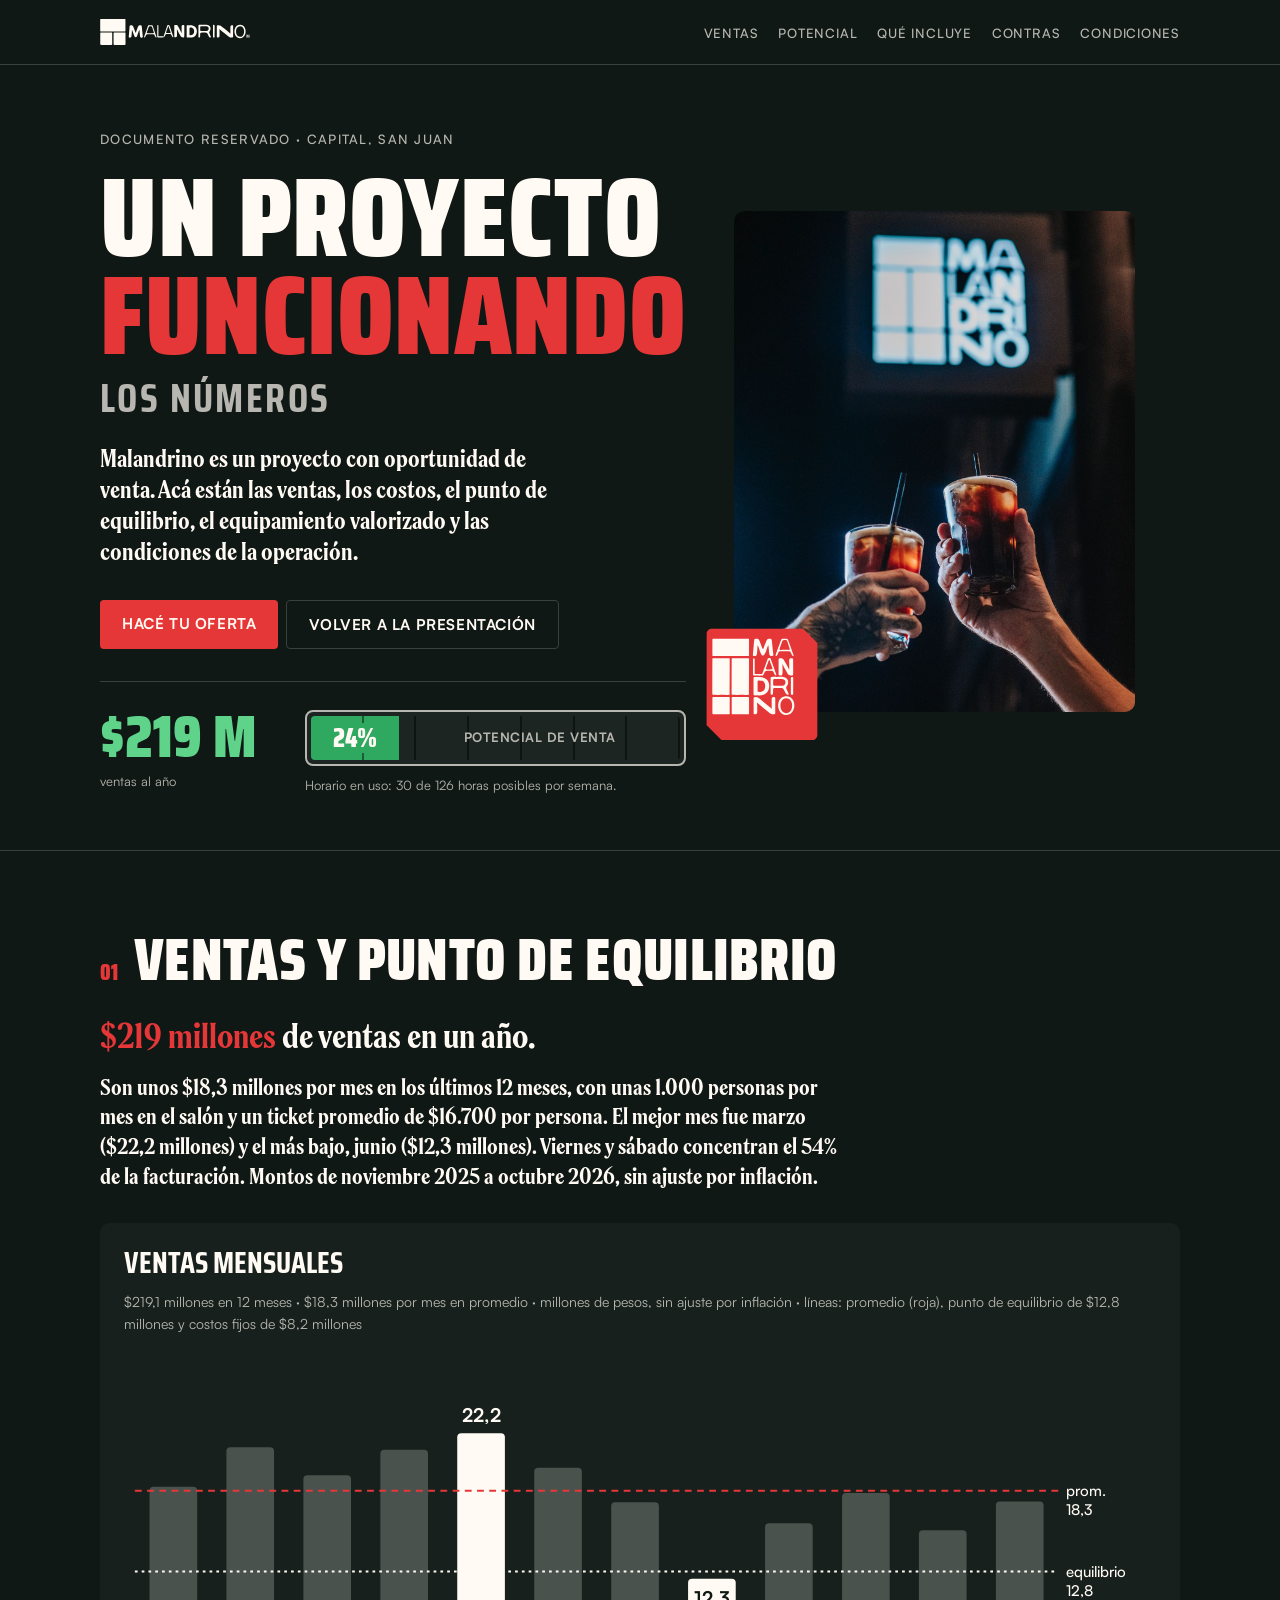
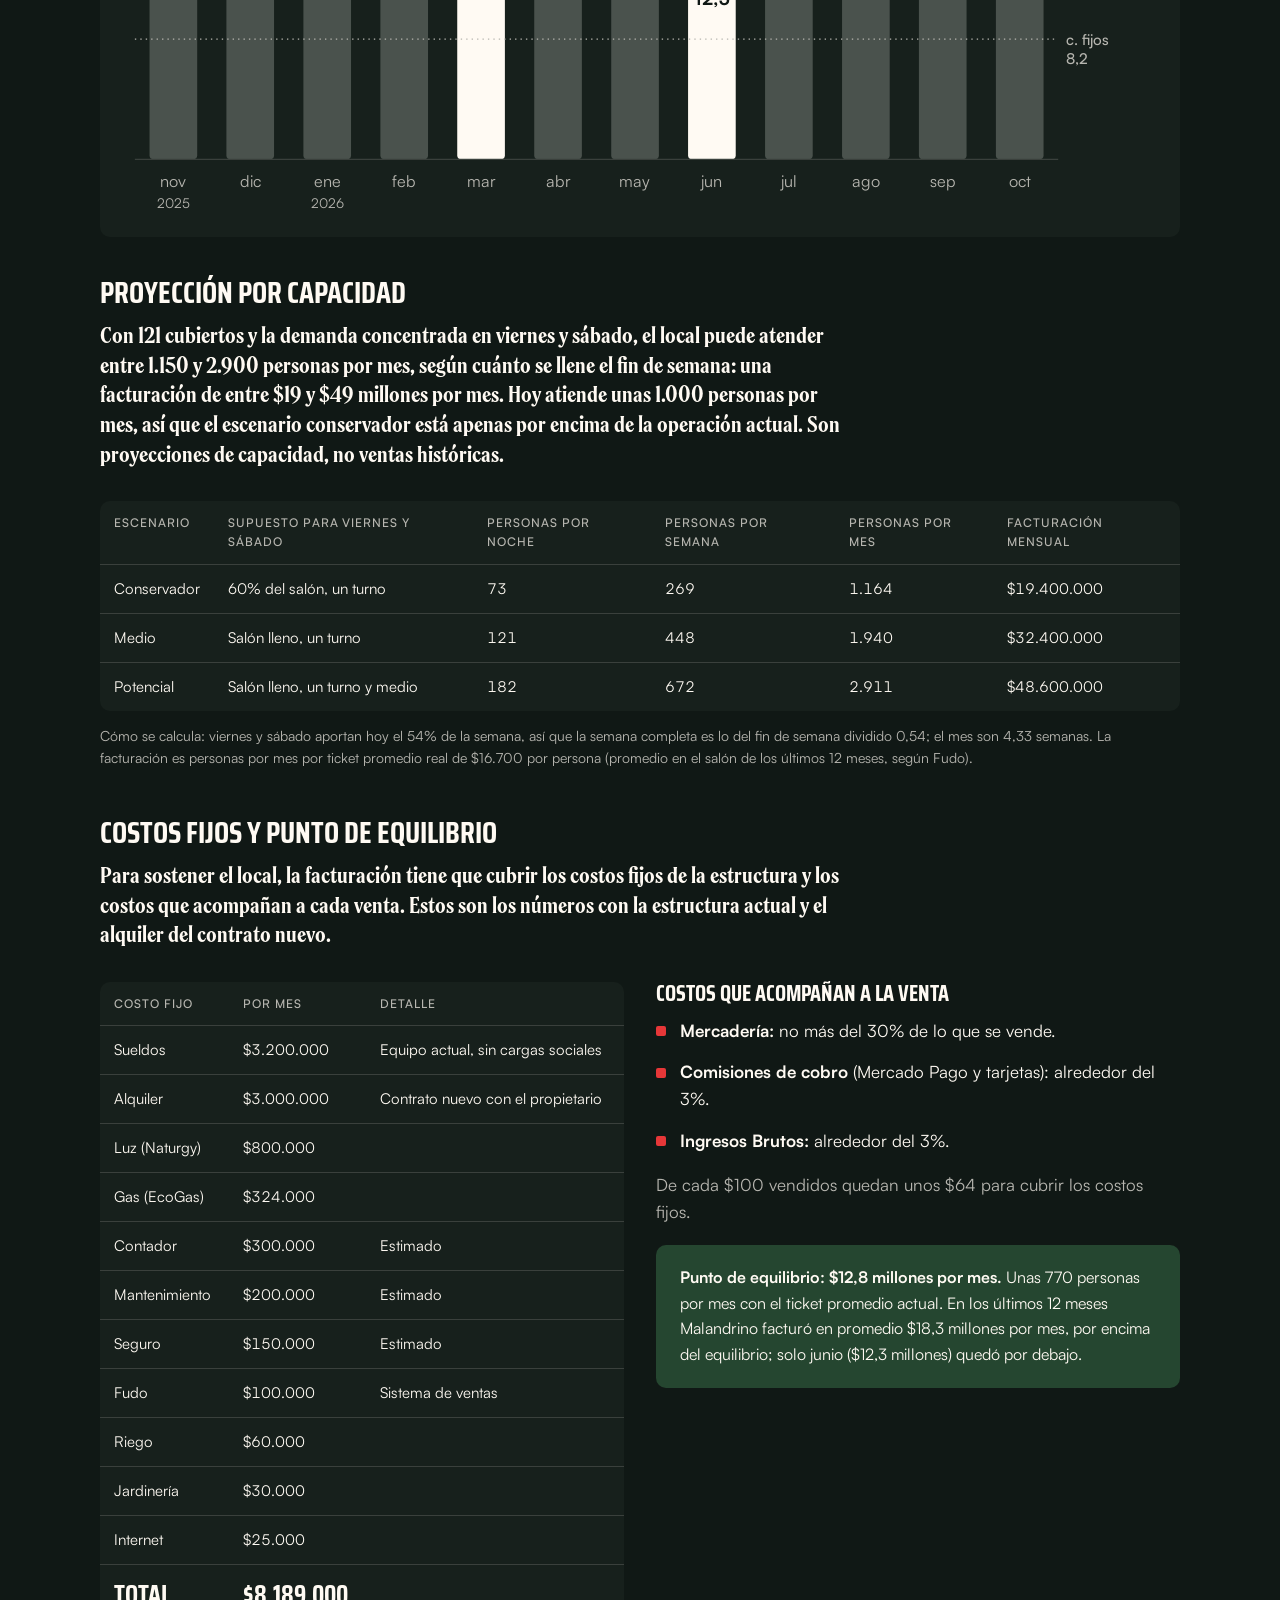
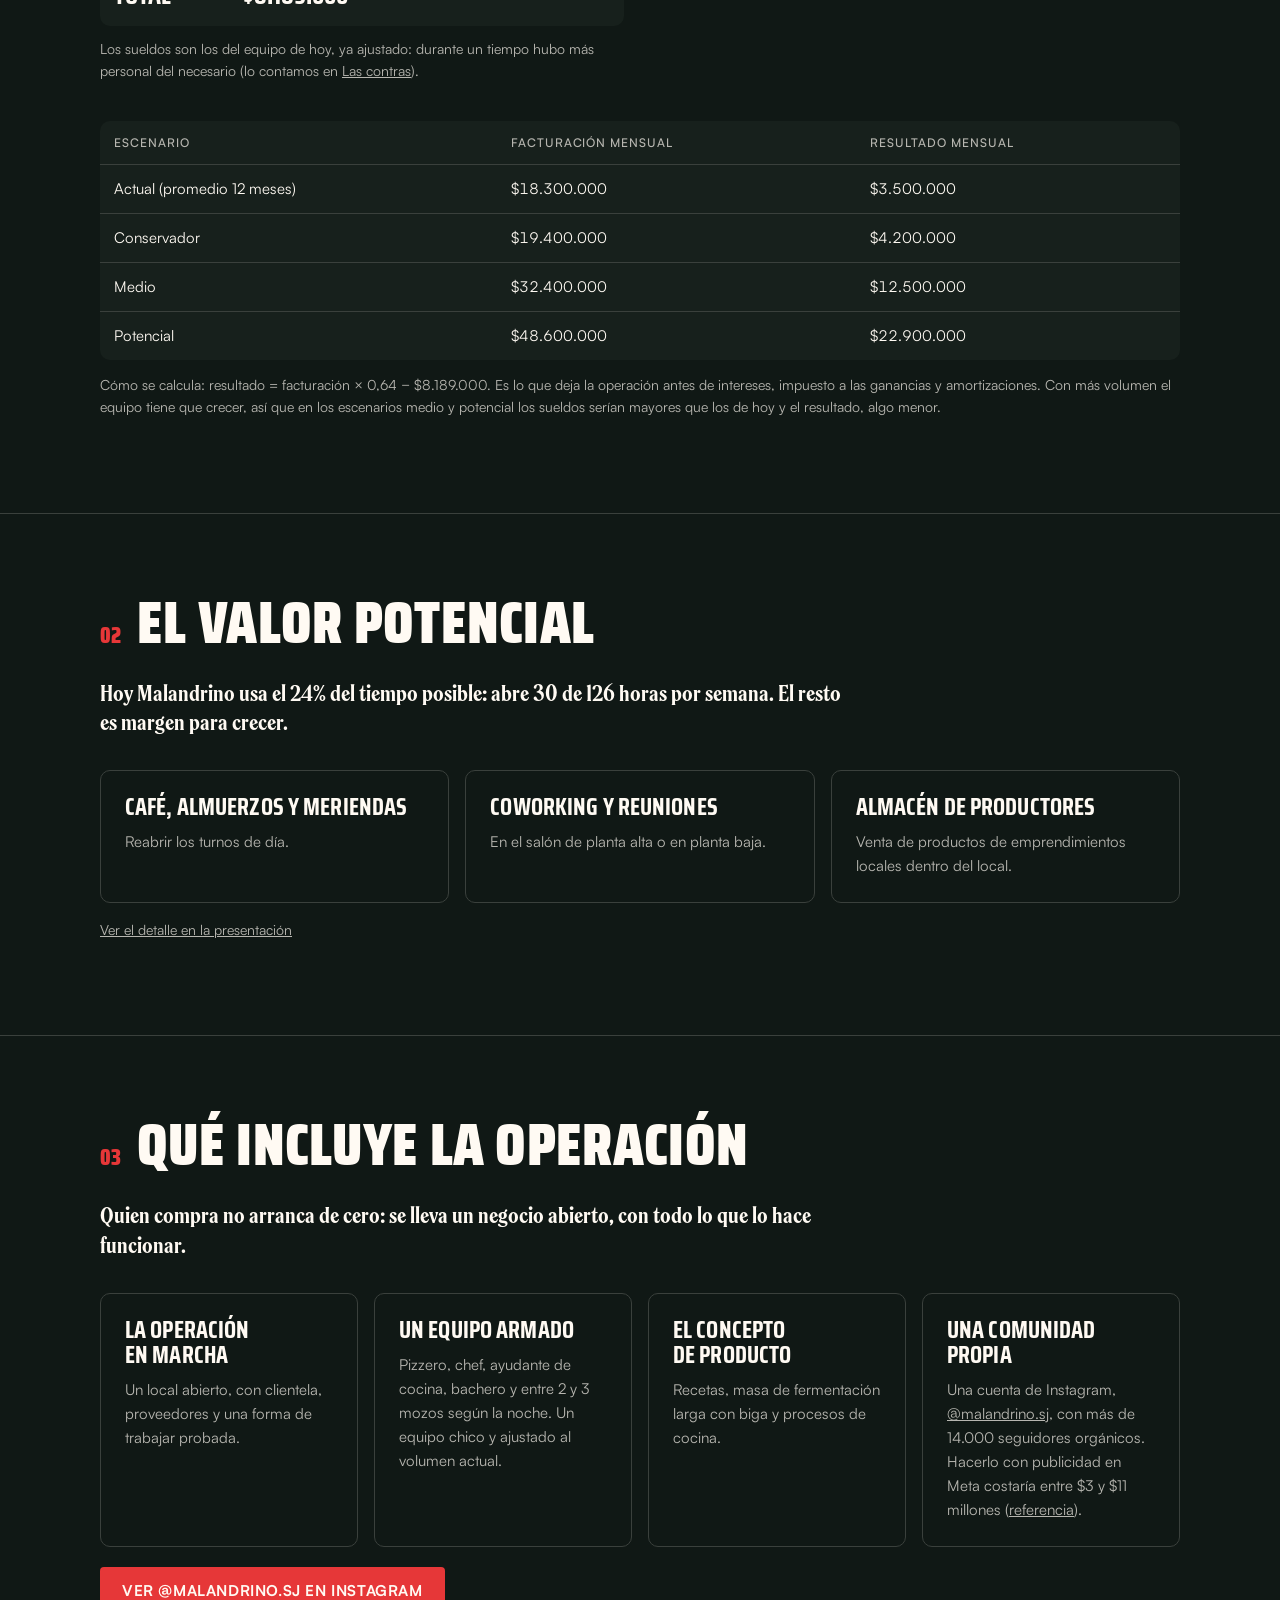
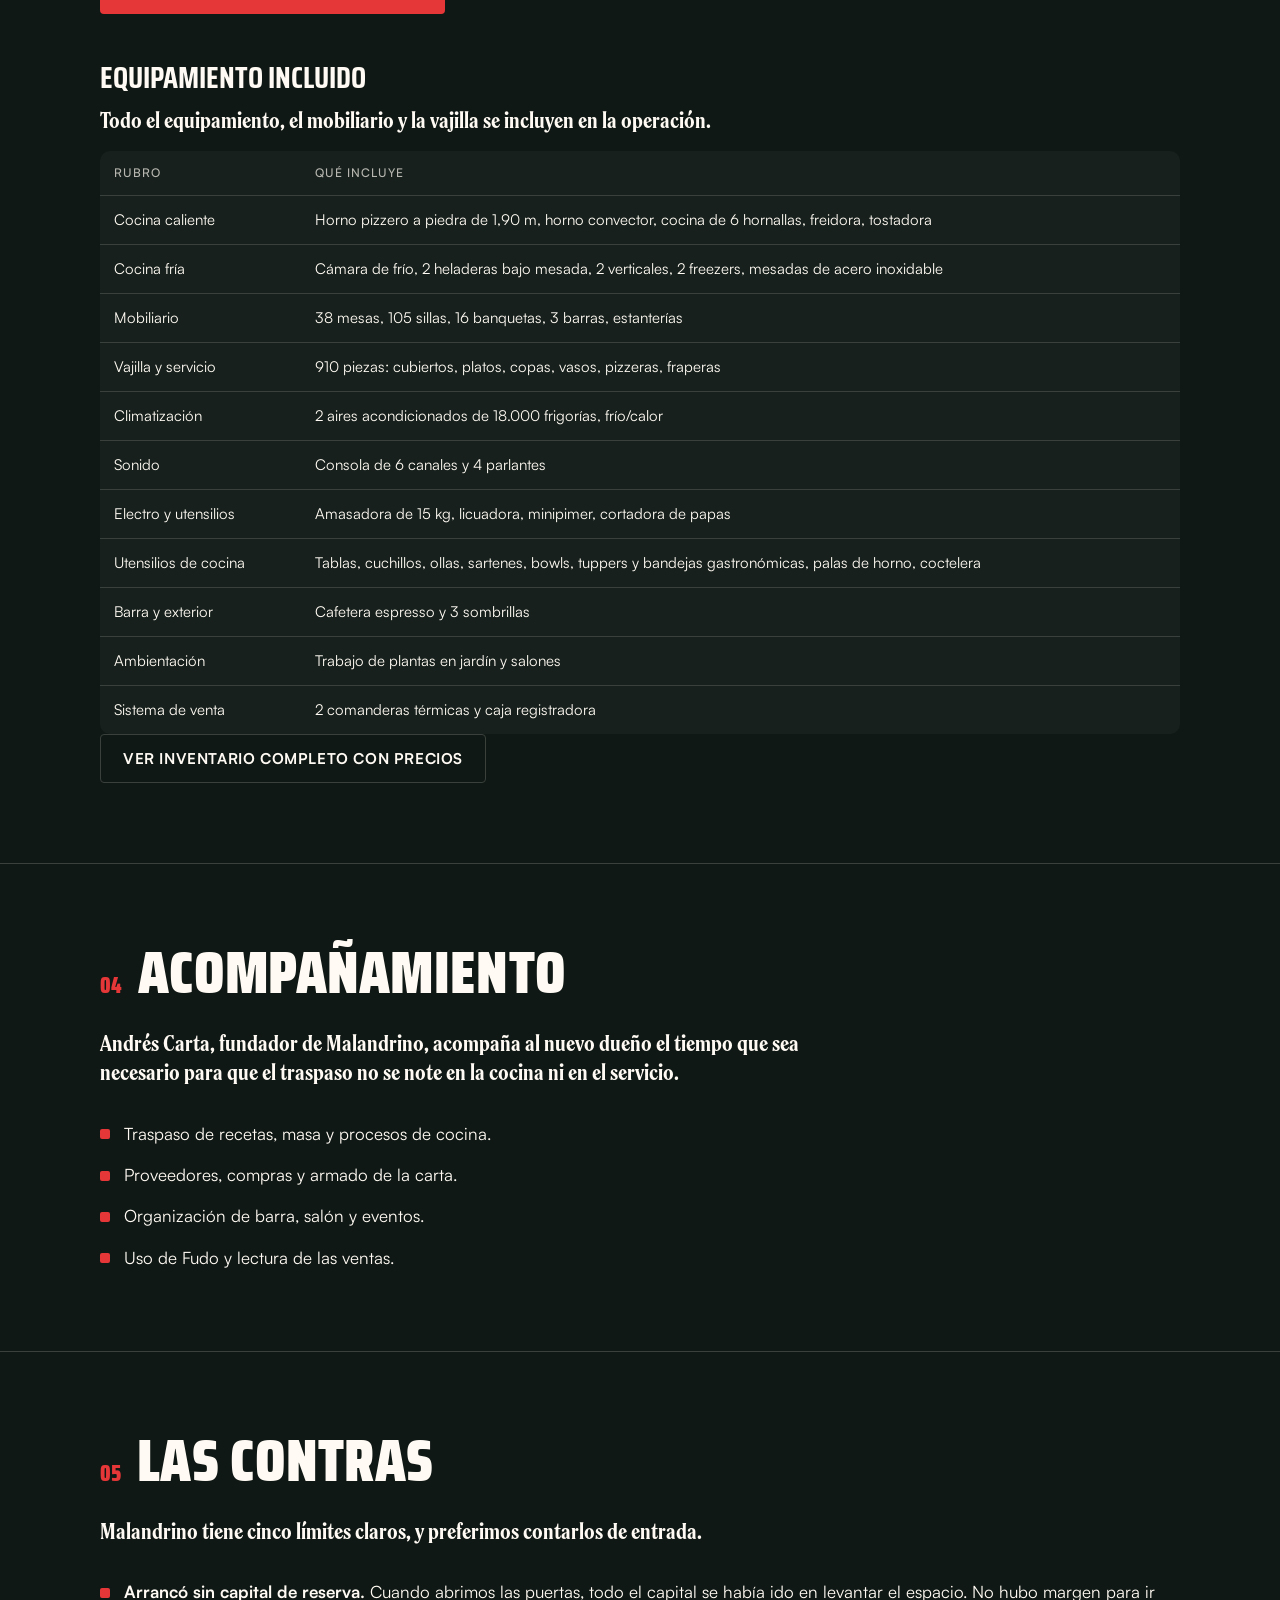
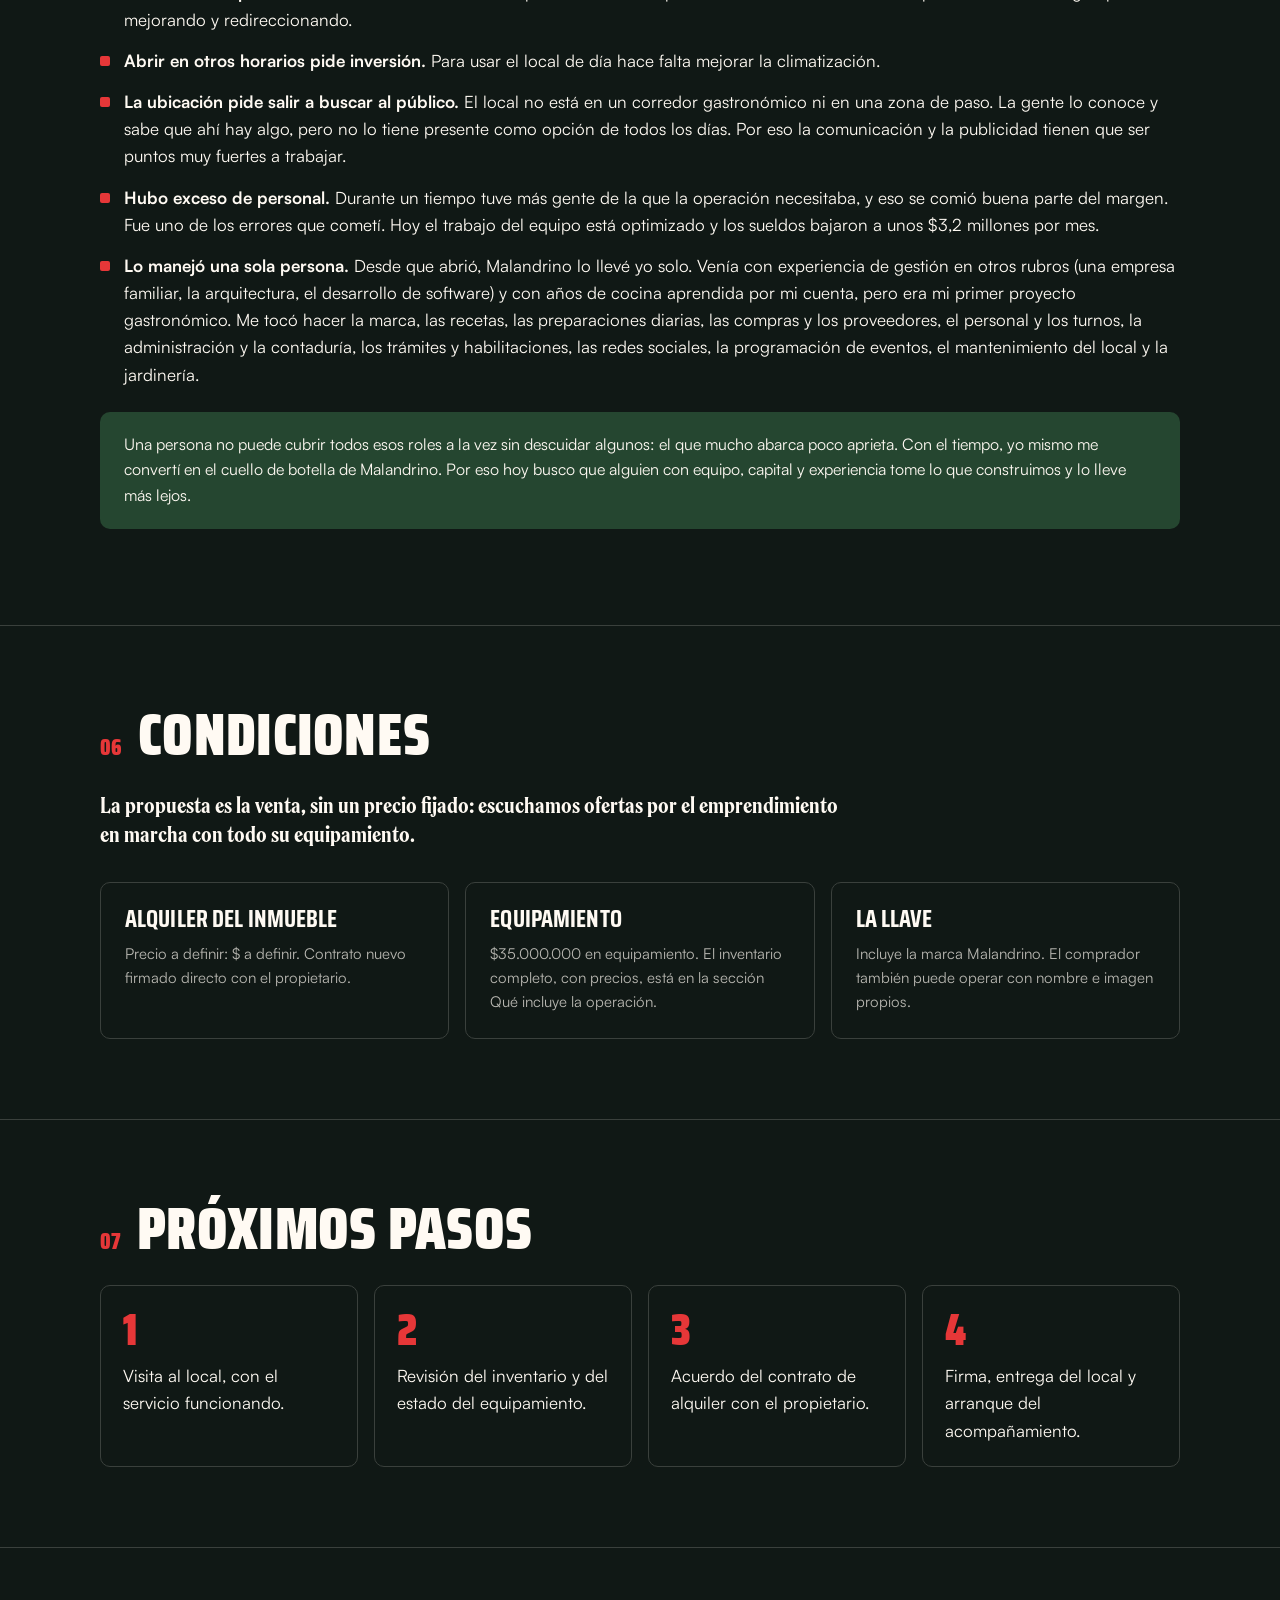
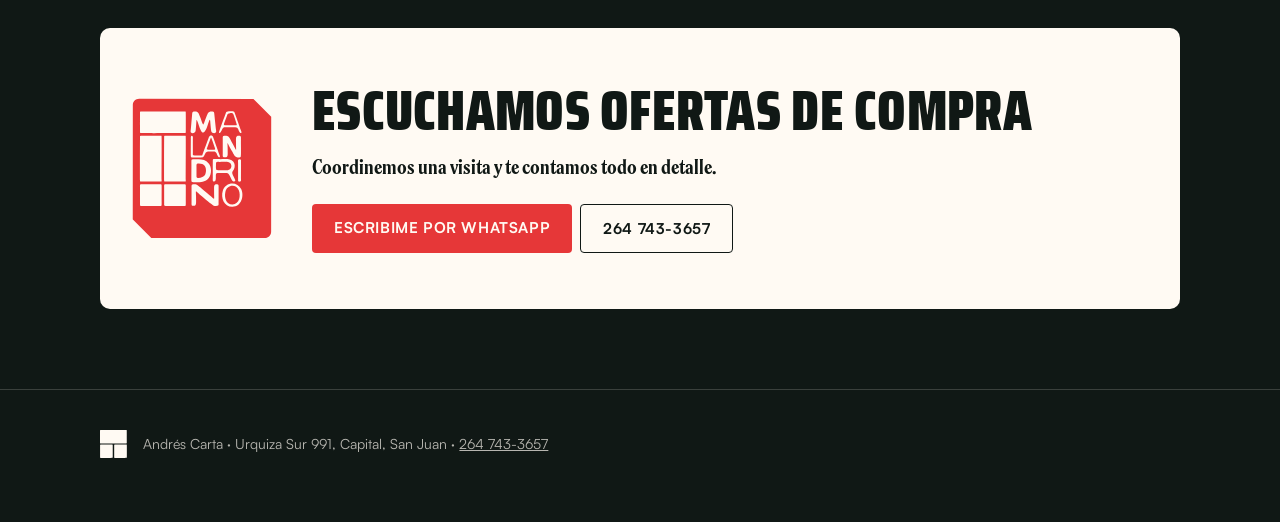
==== datos.01/index.html @ 2a2bf94c "Fusión: el valor potencial pasa a 'En qué se puede convertir'; se renumeran secciones y el link de /" ====
<!doctype html>
<html lang="es">
<head>
<meta charset="utf-8">
<meta name="viewport" content="width=device-width, initial-scale=1">
<title>Malandrino — Un proyecto funcionando · Los números</title>
<meta name="robots" content="noindex, nofollow">
<meta name="description" content="Números de Malandrino: ventas, costos, equipamiento y condiciones.">
<link rel="icon" href="/marca/malandrino-isotipo-crema.svg" type="image/svg+xml">
<link rel="preload" href="/fonts/saira-condensed-900.woff2" as="font" type="font/woff2" crossorigin>
<link rel="preload" href="/fonts/satoshi-400.woff2" as="font" type="font/woff2" crossorigin>
<link rel="stylesheet" href="/estilo.css">
<script defer src="/_vercel/insights/script.js"></script>
</head>
<body>

<nav>
  <div class="wrap">
    <a class="brand" href="/" aria-label="Malandrino, presentación"><img src="/marca/malandrino-horizontal-crema.svg" alt="Malandrino"></a>
    <ul>
      <li><a href="#potencial">Ventas</a></li>
      <li><a href="#valor-potencial">Potencial</a></li>
      <li><a href="#incluye">Qué incluye</a></li>
      <li><a href="#contras">Contras</a></li>
      <li><a href="#condiciones">Condiciones</a></li>
    </ul>
  </div>
</nav>
<header class="hero" id="top">
  <div class="wrap grid">
    <div>
      <div class="kicker">Documento reservado · Capital, San Juan</div>
      <h1>Un proyecto <span>funcionando</span></h1>
      <p class="sub">Los números</p>
      <p class="lead">Malandrino es un proyecto con oportunidad de venta. Acá están las ventas, los costos, el punto de equilibrio, el equipamiento valorizado y las condiciones de la operación.</p>
      <div class="actions"><a class="btn" href="#contacto">Hacé tu oferta</a><a class="btn ghost" href="/">Volver a la presentación</a></div>
      <div class="facts facts-2" style="margin-top:32px">
        <div class="ventas"><b>$219 M</b><span>ventas al año</span></div>
        <div class="uso">
          <div class="bateria" role="img" aria-label="Se usa el 24% del horario posible: 30 de 126 horas por semana. El resto es potencial de venta.">
            <i style="width:24%"><em>24%</em></i>
            <em class="libre">Potencial de venta</em>
          </div>
          <span>Horario en uso: 30 de 126 horas posibles por semana.</span>
        </div>
      </div>
    </div>
    <div class="hero-photo">
      <div class="ph tall has-img"><img src="/fotos/hero.jpg" alt="Brindis con vermut bajo el cartel de Malandrino"></div>
      <img class="sello" src="/marca/malandrino-sello-rojo.svg" alt="">
    </div>
  </div>
</header>

<section class="block" id="potencial">
  <div class="wrap">
    <div class="sec-head"><span class="num">01</span><h2>Ventas y punto de equilibrio</h2></div>
    <p class="cifra"><span>$219 millones</span> de ventas en un año.</p>
    <p class="intro">Son unos $18,3 millones por mes en los últimos 12 meses, con unas 1.000 personas por mes en el salón y un ticket promedio de $16.700 por persona. El mejor mes fue marzo ($22,2 millones) y el más bajo, junio ($12,3 millones). Viernes y sábado concentran el 54% de la facturación. Montos de noviembre 2025 a octubre 2026, sin ajuste por inflación.</p>
    <div class="chart-box">
      <p class="tbl-title">Ventas mensuales</p>
      <p class="muted small" style="margin:0 0 16px">$219,1 millones en 12 meses · $18,3 millones por mes en promedio · millones de pesos, sin ajuste por inflación · líneas: promedio (roja), punto de equilibrio de $12,8 millones y costos fijos de $8,2 millones</p>
      <div class="scroll"><svg class="chart" viewBox="0 0 760 340" role="img" aria-label="Ventas mensuales de Malandrino, noviembre 2025 a octubre 2026: $219,1 millones en 12 meses, $18,3 millones por mes en promedio. Punto de equilibrio: $12,8 millones por mes; costos fijos: $8,2 millones por mes. Solo junio quedó por debajo del equilibrio."><rect x="18.8" y="99.2" width="35.1" height="200.8" rx="3" fill="#4a524d"><title>nov 25: $18,5 millones</title></rect><text x="36.3" y="320" text-anchor="middle" class="m">nov</text><text x="36.3" y="336" text-anchor="middle" class="a">2025</text><rect x="75.4" y="70.2" width="35.1" height="229.8" rx="3" fill="#4a524d"><title>dic 25: $21,2 millones</title></rect><text x="93.0" y="320" text-anchor="middle" class="m">dic</text><rect x="132.1" y="90.7" width="35.1" height="209.3" rx="3" fill="#4a524d"><title>ene 26: $19,3 millones</title></rect><text x="149.7" y="320" text-anchor="middle" class="m">ene</text><text x="149.7" y="336" text-anchor="middle" class="a">2026</text><rect x="188.8" y="72.0" width="35.1" height="228.0" rx="3" fill="#4a524d"><title>feb 26: $21,1 millones</title></rect><text x="206.3" y="320" text-anchor="middle" class="m">feb</text><rect x="245.4" y="59.8" width="35.1" height="240.2" rx="3" fill="#fffaf3"><title>mar 26: $22,2 millones</title></rect><text x="263.0" y="51.8" text-anchor="middle" class="v">22,2</text><text x="263.0" y="320" text-anchor="middle" class="m">mar</text><rect x="302.1" y="85.2" width="35.1" height="214.8" rx="3" fill="#4a524d"><title>abr 26: $19,8 millones</title></rect><text x="319.7" y="320" text-anchor="middle" class="m">abr</text><rect x="358.8" y="110.7" width="35.1" height="189.3" rx="3" fill="#4a524d"><title>may 26: $17,5 millones</title></rect><text x="376.3" y="320" text-anchor="middle" class="m">may</text><rect x="415.4" y="167.0" width="35.1" height="133.0" rx="3" fill="#fffaf3"><title>jun 26: $12,3 millones</title></rect><text x="433.0" y="186.0" text-anchor="middle" class="v" style="fill:#101815">12,3</text><text x="433.0" y="320" text-anchor="middle" class="m">jun</text><rect x="472.1" y="126.2" width="35.1" height="173.8" rx="3" fill="#4a524d"><title>jul 26: $16,0 millones</title></rect><text x="489.7" y="320" text-anchor="middle" class="m">jul</text><rect x="528.8" y="103.9" width="35.1" height="196.1" rx="3" fill="#4a524d"><title>ago 26: $18,1 millones</title></rect><text x="546.3" y="320" text-anchor="middle" class="m">ago</text><rect x="585.4" y="131.2" width="35.1" height="168.8" rx="3" fill="#4a524d"><title>sep 26: $15,6 millones</title></rect><text x="603.0" y="320" text-anchor="middle" class="m">sep</text><rect x="642.1" y="110.1" width="35.1" height="189.9" rx="3" fill="#4a524d"><title>oct 26: $17,5 millones</title></rect><text x="659.7" y="320" text-anchor="middle" class="m">oct</text><line x1="8" x2="688" y1="102.2" y2="102.2" stroke="#e63738" stroke-width="1.5" stroke-dasharray="5 4"/><text x="694" y="106.2" class="p">prom.</text><text x="694" y="120.2" class="p">18,3</text><line x1="8" x2="688" y1="161.6" y2="161.6" stroke="#fffaf3" stroke-width="1.5" stroke-dasharray="2 3"/><text x="694" y="165.6" class="p">equilibrio</text><text x="694" y="179.6" class="p">12,8</text><line x1="8" x2="688" y1="211.5" y2="211.5" stroke="#b7b6b0" stroke-width="1" stroke-dasharray="1 3"/><text x="694" y="215.5" class="p" style="fill:#b7b6b0">c. fijos</text><text x="694" y="229.5" class="p" style="fill:#b7b6b0">8,2</text><line x1="8" x2="688" y1="300" y2="300" stroke="#3a403c"/></svg></div>
    </div>
    <p class="tbl-title">Proyección por capacidad</p>
    <p class="intro">Con 121 cubiertos y la demanda concentrada en viernes y sábado, el local puede atender entre 1.150 y 2.900 personas por mes, según cuánto se llene el fin de semana: una facturación de entre $19 y $49 millones por mes. Hoy atiende unas 1.000 personas por mes, así que el escenario conservador está apenas por encima de la operación actual. Son proyecciones de capacidad, no ventas históricas.</p>
    <div class="scroll">
      <table>
        <tr><th>Escenario</th><th>Supuesto para viernes y sábado</th><th>Personas por noche</th><th>Personas por semana</th><th>Personas por mes</th><th>Facturación mensual</th></tr>
        <tr><td>Conservador</td><td>60% del salón, un turno</td><td class="n">73</td><td class="n">269</td><td class="n">1.164</td><td class="n">$19.400.000</td></tr>
        <tr><td>Medio</td><td>Salón lleno, un turno</td><td class="n">121</td><td class="n">448</td><td class="n">1.940</td><td class="n">$32.400.000</td></tr>
        <tr><td>Potencial</td><td>Salón lleno, un turno y medio</td><td class="n">182</td><td class="n">672</td><td class="n">2.911</td><td class="n">$48.600.000</td></tr>
      </table>
    </div>
    <p class="muted small">Cómo se calcula: viernes y sábado aportan hoy el 54% de la semana, así que la semana completa es lo del fin de semana dividido 0,54; el mes son 4,33 semanas. La facturación es personas por mes por ticket promedio real de $16.700 por persona (promedio en el salón de los últimos 12 meses, según Fudo).</p>

    <p class="tbl-title" style="margin-top:48px">Costos fijos y punto de equilibrio</p>
    <p class="intro">Para sostener el local, la facturación tiene que cubrir los costos fijos de la estructura y los costos que acompañan a cada venta. Estos son los números con la estructura actual y el alquiler del contrato nuevo.</p>
    <div class="two">
      <div class="scroll">
        <table>
          <tr><th>Costo fijo</th><th>Por mes</th><th>Detalle</th></tr>
          <tr><td>Sueldos</td><td class="n">$3.200.000</td><td>Equipo actual, sin cargas sociales</td></tr>
          <tr><td>Alquiler</td><td class="n">$3.000.000</td><td>Contrato nuevo con el propietario</td></tr>
          <tr><td>Luz (Naturgy)</td><td class="n">$800.000</td><td></td></tr>
          <tr><td>Gas (EcoGas)</td><td class="n">$324.000</td><td></td></tr>
          <tr><td>Contador</td><td class="n">$300.000</td><td>Estimado</td></tr>
          <tr><td>Mantenimiento</td><td class="n">$200.000</td><td>Estimado</td></tr>
          <tr><td>Seguro</td><td class="n">$150.000</td><td>Estimado</td></tr>
          <tr><td>Fudo</td><td class="n">$100.000</td><td>Sistema de ventas</td></tr>
          <tr><td>Riego</td><td class="n">$60.000</td><td></td></tr>
          <tr><td>Jardinería</td><td class="n">$30.000</td><td></td></tr>
          <tr><td>Internet</td><td class="n">$25.000</td><td></td></tr>
          <tr class="total"><td>Total</td><td class="n">$8.189.000</td><td></td></tr>
        </table>
        <p class="muted small" style="margin-top:12px">Los sueldos son los del equipo de hoy, ya ajustado: durante un tiempo hubo más personal del necesario (lo contamos en <a href="#contras">Las contras</a>).</p>
      </div>
      <div>
        <p class="tbl-title" style="font-size:22px">Costos que acompañan a la venta</p>
        <ul class="clean">
          <li><strong>Mercadería:</strong> no más del 30% de lo que se vende.</li>
          <li><strong>Comisiones de cobro</strong> (Mercado Pago y tarjetas): alrededor del 3%.</li>
          <li><strong>Ingresos Brutos:</strong> alrededor del 3%.</li>
        </ul>
        <p class="muted">De cada $100 vendidos quedan unos $64 para cubrir los costos fijos.</p>
        <div class="note" style="margin-top:20px"><strong>Punto de equilibrio: $12,8 millones por mes.</strong> Unas 770 personas por mes con el ticket promedio actual. En los últimos 12 meses Malandrino facturó en promedio $18,3 millones por mes, por encima del equilibrio; solo junio ($12,3 millones) quedó por debajo.</div>
      </div>
    </div>
    <div class="scroll" style="margin-top:24px">
      <table>
        <tr><th>Escenario</th><th>Facturación mensual</th><th>Resultado mensual</th></tr>
          <tr><td>Actual (promedio 12 meses)</td><td class="n">$18.300.000</td><td class="n">$3.500.000</td></tr>
          <tr><td>Conservador</td><td class="n">$19.400.000</td><td class="n">$4.200.000</td></tr>
          <tr><td>Medio</td><td class="n">$32.400.000</td><td class="n">$12.500.000</td></tr>
          <tr><td>Potencial</td><td class="n">$48.600.000</td><td class="n">$22.900.000</td></tr>
      </table>
    </div>
    <p class="muted small">Cómo se calcula: resultado = facturación × 0,64 − $8.189.000. Es lo que deja la operación antes de intereses, impuesto a las ganancias y amortizaciones. Con más volumen el equipo tiene que crecer, así que en los escenarios medio y potencial los sueldos serían mayores que los de hoy y el resultado, algo menor.</p>
  </div>
</section>

<section class="block" id="valor-potencial">
  <div class="wrap">
    <div class="sec-head"><span class="num">02</span><h2>El valor potencial</h2></div>
    <p class="intro">Hoy Malandrino usa el 24% del tiempo posible: abre 30 de 126 horas por semana. El resto es margen para crecer.</p>
    <div class="cards">
      <div class="card"><h3>Café, almuerzos y meriendas</h3><p>Reabrir los turnos de día.</p></div>
      <div class="card"><h3>Coworking y reuniones</h3><p>En el salón de planta alta o en planta baja.</p></div>
      <div class="card"><h3>Almacén de productores</h3><p>Venta de productos de emprendimientos locales dentro del local.</p></div>
    </div>
    <p class="muted small" style="margin-top:16px"><a href="/#posibilidades">Ver el detalle en la presentación</a></p>
  </div>
</section>

<section class="block" id="incluye">
  <div class="wrap">
    <div class="sec-head"><span class="num">03</span><h2>Qué incluye la operación</h2></div>
    <p class="intro">Quien compra no arranca de cero: se lleva un negocio abierto, con todo lo que lo hace funcionar.</p>
    <div class="cards">
      <div class="card"><h3>La operación en marcha</h3><p>Un local abierto, con clientela, proveedores y una forma de trabajar probada.</p></div>
      <div class="card"><h3>Un equipo armado</h3><p>Pizzero, chef, ayudante de cocina, bachero y entre 2 y 3 mozos según la noche. Un equipo chico y ajustado al volumen actual.</p></div>
      <div class="card"><h3>El concepto de producto</h3><p>Recetas, masa de fermentación larga con biga y procesos de cocina.</p></div>
      <div class="card"><h3>Una comunidad propia</h3><p>Una cuenta de Instagram, <a href="https://www.instagram.com/malandrino.sj/" target="_blank" rel="noopener">@malandrino.sj</a>, con más de 14.000 seguidores orgánicos. Hacerlo con publicidad en Meta costaría entre $3 y $11 millones (<a href="https://felipevergara.co/blogs/meta-ads/aumentar-seguidores-instagram-meta-ads/" target="_blank" rel="noopener">referencia</a>).</p></div>
    </div>
    <a class="btn ig-link" href="https://www.instagram.com/malandrino.sj/" target="_blank" rel="noopener">Ver @malandrino.sj en Instagram</a>
    <p class="tbl-title" style="margin-top:48px">Equipamiento incluido</p>
    <p class="intro" style="margin-bottom:16px">Todo el equipamiento, el mobiliario y la vajilla se incluyen en la operación.</p>
    <div class="scroll"><table>
      <tr><th>Rubro</th><th>Qué incluye</th></tr>
      <tr><td>Cocina caliente</td><td>Horno pizzero a piedra de 1,90 m, horno convector, cocina de 6 hornallas, freidora, tostadora</td></tr>
      <tr><td>Cocina fría</td><td>Cámara de frío, 2 heladeras bajo mesada, 2 verticales, 2 freezers, mesadas de acero inoxidable</td></tr>
      <tr><td>Mobiliario</td><td>38 mesas, 105 sillas, 16 banquetas, 3 barras, estanterías</td></tr>
      <tr><td>Vajilla y servicio</td><td>910 piezas: cubiertos, platos, copas, vasos, pizzeras, fraperas</td></tr>
      <tr><td>Climatización</td><td>2 aires acondicionados de 18.000 frigorías, frío/calor</td></tr>
      <tr><td>Sonido</td><td>Consola de 6 canales y 4 parlantes</td></tr>
      <tr><td>Electro y utensilios</td><td>Amasadora de 15 kg, licuadora, minipimer, cortadora de papas</td></tr>
      <tr><td>Utensilios de cocina</td><td>Tablas, cuchillos, ollas, sartenes, bowls, tuppers y bandejas gastronómicas, palas de horno, coctelera</td></tr>
      <tr><td>Barra y exterior</td><td>Cafetera espresso y 3 sombrillas</td></tr>
      <tr><td>Ambientación</td><td>Trabajo de plantas en jardín y salones</td></tr>
      <tr><td>Sistema de venta</td><td>2 comanderas térmicas y caja registradora</td></tr>
    </table></div>
    <button class="btn ghost inv-open" type="button">Ver inventario completo con precios</button>
  </div>
</section>

<section class="block" id="acompanamiento">
  <div class="wrap">
    <div>
      <div class="sec-head"><span class="num">04</span><h2>Acompañamiento</h2></div>
      <p class="intro">Andrés Carta, fundador de Malandrino, acompaña al nuevo dueño el tiempo que sea necesario para que el traspaso no se note en la cocina ni en el servicio.</p>
      <ul class="clean">
        <li>Traspaso de recetas, masa y procesos de cocina.</li>
        <li>Proveedores, compras y armado de la carta.</li>
        <li>Organización de barra, salón y eventos.</li>
        <li>Uso de Fudo y lectura de las ventas.</li>
      </ul>
    </div>
  </div>
</section>

<section class="block" id="contras">
  <div class="wrap">
    <div class="sec-head"><span class="num">05</span><h2>Las contras</h2></div>
    <p class="intro">Malandrino tiene cinco límites claros, y preferimos contarlos de entrada.</p>
    <ul class="clean">
      <li><strong>Arrancó sin capital de reserva.</strong> Cuando abrimos las puertas, todo el capital se había ido en levantar el espacio. No hubo margen para ir mejorando y redireccionando.</li>
      <li><strong>Abrir en otros horarios pide inversión.</strong> Para usar el local de día hace falta mejorar la climatización.</li>
      <li><strong>La ubicación pide salir a buscar al público.</strong> El local no está en un corredor gastronómico ni en una zona de paso. La gente lo conoce y sabe que ahí hay algo, pero no lo tiene presente como opción de todos los días. Por eso la comunicación y la publicidad tienen que ser puntos muy fuertes a trabajar.</li>
      <li><strong>Hubo exceso de personal.</strong> Durante un tiempo tuve más gente de la que la operación necesitaba, y eso se comió buena parte del margen. Fue uno de los errores que cometí. Hoy el trabajo del equipo está optimizado y los sueldos bajaron a unos $3,2 millones por mes.</li>
      <li><strong>Lo manejó una sola persona.</strong> Desde que abrió, Malandrino lo llevé yo solo. Venía con experiencia de gestión en otros rubros (una empresa familiar, la arquitectura, el desarrollo de software) y con años de cocina aprendida por mi cuenta, pero era mi primer proyecto gastronómico. Me tocó hacer la marca, las recetas, las preparaciones diarias, las compras y los proveedores, el personal y los turnos, la administración y la contaduría, los trámites y habilitaciones, las redes sociales, la programación de eventos, el mantenimiento del local y la jardinería.</li>
    </ul>
    <p class="note">Una persona no puede cubrir todos esos roles a la vez sin descuidar algunos: el que mucho abarca poco aprieta. Con el tiempo, yo mismo me convertí en el cuello de botella de Malandrino. Por eso hoy busco que alguien con equipo, capital y experiencia tome lo que construimos y lo lleve más lejos.</p>
  </div>
</section>

<section class="block" id="condiciones">
  <div class="wrap">
    <div class="sec-head"><span class="num">06</span><h2>Condiciones</h2></div>
    <p class="intro">La propuesta es la venta, sin un precio fijado: escuchamos ofertas por el emprendimiento en marcha con todo su equipamiento.</p>
    <div class="cards">
      <div class="card"><h3>Alquiler del inmueble</h3><p>Precio a definir: $ a definir. Contrato nuevo firmado directo con el propietario.</p></div>
      <div class="card"><h3>Equipamiento</h3><p>$35.000.000 en equipamiento. El inventario completo, con precios, está en la sección Qué incluye la operación.</p></div>
      <div class="card"><h3>La llave</h3><p>Incluye la marca Malandrino. El comprador también puede operar con nombre e imagen propios.</p></div>
    </div>
  </div>
</section>

<section class="block" id="pasos">
  <div class="wrap">
    <div class="sec-head"><span class="num">07</span><h2>Próximos pasos</h2></div>
    <ol class="steps">
      <li>Visita al local, con el servicio funcionando.</li>
      <li>Revisión del inventario y del estado del equipamiento.</li>
      <li>Acuerdo del contrato de alquiler con el propietario.</li>
      <li>Firma, entrega del local y arranque del acompañamiento.</li>
    </ol>
  </div>
</section>

<section class="block" id="contacto">
  <div class="wrap">
    <div class="offer">
      <img src="/marca/malandrino-sello-rojo.svg" alt="">
      <div>
        <h2>Escuchamos ofertas de compra</h2>
        <p>Coordinemos una visita y te contamos todo en detalle.</p>
        <div class="actions"><a class="btn" href="https://wa.me/5492647433657?text=Hola%20Andr%C3%A9s%2C%20vi%20la%20propuesta%20de%20Malandrino" target="_blank" rel="noopener">Escribime por WhatsApp</a><a class="btn ghost" style="color:var(--tinta);border-color:var(--tinta)" href="tel:+5492647433657">264 743-3657</a></div>
      </div>
    </div>
  </div>
</section>

<footer>
  <div class="wrap"><img src="/marca/malandrino-isotipo-crema.svg" alt=""><span>Andrés Carta · Urquiza Sur 991, Capital, San Juan · <a href="tel:+5492647433657">264 743-3657</a></span></div>
</footer>


<dialog id="inventario" class="inv">
  <div class="inv-head">
    <div><p class="tbl-title" style="margin:0">Inventario completo</p><p class="muted small" style="margin:4px 0 0">Valores estimados del equipamiento usado, en pesos.</p></div>
    <button class="inv-close" type="button" aria-label="Cerrar">×</button>
  </div>
  <div class="inv-body">
    <table>
      <thead><tr><th>Ítem</th><th class="n">Cant.</th><th class="n u">Unitario</th><th class="n">Total</th></tr></thead>
      <tbody>
          <tr class="rubro"><td colspan="4">Cocina caliente</td></tr>
          <tr><td>Horno pizzero a piedra (1,90 m, quemador EQA 75)</td><td class="n">1</td><td class="n u">$1.200.000</td><td class="n">$1.200.000</td></tr>
          <tr><td>Horno convector Santini MC-600</td><td class="n">1</td><td class="n u">$550.000</td><td class="n">$550.000</td></tr>
          <tr><td>Cocina de 6 hornallas con horno</td><td class="n">1</td><td class="n u">$1.000.000</td><td class="n">$1.000.000</td></tr>
          <tr><td>Tostadora eléctrica</td><td class="n">1</td><td class="n u">$200.000</td><td class="n">$200.000</td></tr>
          <tr><td>Freidora a gas</td><td class="n">1</td><td class="n u">$400.000</td><td class="n">$400.000</td></tr>
          <tr class="rubro"><td colspan="4">Cocina fría</td></tr>
          <tr><td>Heladera bajo mesada</td><td class="n">2</td><td class="n u">$2.000.000</td><td class="n">$4.000.000</td></tr>
          <tr><td>Mesada de trabajo con bacha, acero inoxidable</td><td class="n">2</td><td class="n u">$500.000</td><td class="n">$1.000.000</td></tr>
          <tr><td>Mesada de trabajo 1,20 m con estantes, acero inoxidable</td><td class="n">1</td><td class="n u">$200.000</td><td class="n">$200.000</td></tr>
          <tr><td>Freezer</td><td class="n">1</td><td class="n u">$600.000</td><td class="n">$600.000</td></tr>
          <tr><td>Freezer</td><td class="n">1</td><td class="n u">$600.000</td><td class="n">$600.000</td></tr>
          <tr><td>Heladera vertical</td><td class="n">1</td><td class="n u">$900.000</td><td class="n">$900.000</td></tr>
          <tr><td>Heladera vertical</td><td class="n">1</td><td class="n u">$500.000</td><td class="n">$500.000</td></tr>
          <tr><td>Cámara de frío</td><td class="n">1</td><td class="n u">$2.500.000</td><td class="n">$2.500.000</td></tr>
          <tr class="rubro"><td colspan="4">Electro y utensilios</td></tr>
          <tr><td>Licuadora</td><td class="n">1</td><td class="n u">$200.000</td><td class="n">$200.000</td></tr>
          <tr><td>Minipimer</td><td class="n">1</td><td class="n u">$200.000</td><td class="n">$200.000</td></tr>
          <tr><td>Amasadora 15 kg</td><td class="n">1</td><td class="n u">$400.000</td><td class="n">$400.000</td></tr>
          <tr><td>Cortadora de papas</td><td class="n">1</td><td class="n u">$120.000</td><td class="n">$120.000</td></tr>
          <tr class="rubro"><td colspan="4">Mobiliario</td></tr>
          <tr><td>Estanterías</td><td class="n">2</td><td class="n u">$200.000</td><td class="n">$400.000</td></tr>
          <tr><td>Estantería con mesada de trabajo</td><td class="n">1</td><td class="n u">$400.000</td><td class="n">$400.000</td></tr>
          <tr><td>Mesa 70 × 70 cm, caño y fenólico</td><td class="n">38</td><td class="n u">$40.000</td><td class="n">$1.520.000</td></tr>
          <tr><td>Silla, caño y fenólico</td><td class="n">105</td><td class="n u">$40.000</td><td class="n">$4.200.000</td></tr>
          <tr><td>Barra</td><td class="n">3</td><td class="n u">$40.000</td><td class="n">$120.000</td></tr>
          <tr><td>Banqueta</td><td class="n">16</td><td class="n u">$60.000</td><td class="n">$960.000</td></tr>
          <tr class="rubro"><td colspan="4">Sonido</td></tr>
          <tr><td>Consola de 6 canales SKP</td><td class="n">1</td><td class="n u">$400.000</td><td class="n">$400.000</td></tr>
          <tr><td>Parlante SKP</td><td class="n">4</td><td class="n u">$200.000</td><td class="n">$800.000</td></tr>
          <tr class="rubro"><td colspan="4">Climatización</td></tr>
          <tr><td>Aire acondicionado 18.000 frigorías frío/calor</td><td class="n">2</td><td class="n u">$2.000.000</td><td class="n">$4.000.000</td></tr>
          <tr class="rubro"><td colspan="4">Sistema de venta</td></tr>
          <tr><td>Caja registradora</td><td class="n">1</td><td class="n u">$100.000</td><td class="n">$100.000</td></tr>
          <tr><td>Comandera térmica USB</td><td class="n">1</td><td class="n u">$100.000</td><td class="n">$100.000</td></tr>
          <tr><td>Comandera térmica Wi-Fi</td><td class="n">1</td><td class="n u">$100.000</td><td class="n">$100.000</td></tr>
          <tr class="rubro"><td colspan="4">Barra</td></tr>
          <tr><td>Cafetera espresso Gadnic</td><td class="n">1</td><td class="n u">$500.000</td><td class="n">$500.000</td></tr>
          <tr><td>Coctelera</td><td class="n">1</td><td class="n u">$10.000</td><td class="n">$10.000</td></tr>
          <tr class="rubro"><td colspan="4">Seguridad</td></tr>
          <tr><td>Matafuego 5 kg</td><td class="n">2</td><td class="n u">$80.000</td><td class="n">$160.000</td></tr>
          <tr><td>Matafuego clase K</td><td class="n">1</td><td class="n u">$250.000</td><td class="n">$250.000</td></tr>
          <tr class="rubro"><td colspan="4">Exterior y ambientación</td></tr>
          <tr><td>Sombrilla</td><td class="n">3</td><td class="n u">$150.000</td><td class="n">$450.000</td></tr>
          <tr><td>Plantas (jardín y salones)</td><td class="n">1</td><td class="n u">$1.000.000</td><td class="n">$1.000.000</td></tr>
          <tr class="rubro"><td colspan="4">Utensilios de cocina</td></tr>
          <tr><td>Tabla de corte redonda</td><td class="n">3</td><td class="n u">$6.000</td><td class="n">$18.000</td></tr>
          <tr><td>Tabla de corte rectangular</td><td class="n">2</td><td class="n u">$10.000</td><td class="n">$20.000</td></tr>
          <tr><td>Cuchillo grande</td><td class="n">2</td><td class="n u">$20.000</td><td class="n">$40.000</td></tr>
          <tr><td>Cuchillo chico</td><td class="n">2</td><td class="n u">$10.000</td><td class="n">$20.000</td></tr>
          <tr><td>Cucharón</td><td class="n">1</td><td class="n u">$10.000</td><td class="n">$10.000</td></tr>
          <tr><td>Espumador</td><td class="n">1</td><td class="n u">$7.000</td><td class="n">$7.000</td></tr>
          <tr><td>Cuchara grande</td><td class="n">1</td><td class="n u">$7.000</td><td class="n">$7.000</td></tr>
          <tr><td>Olla grande triple fondo</td><td class="n">1</td><td class="n u">$100.000</td><td class="n">$100.000</td></tr>
          <tr><td>Sartén (acero inoxidable, enlosada, wok)</td><td class="n">5</td><td class="n u">$100.000</td><td class="n">$500.000</td></tr>
          <tr><td>Tupper blanco rectangular con tapa</td><td class="n">31</td><td class="n u">$7.000</td><td class="n">$217.000</td></tr>
          <tr><td>Tupper cuadrado bajo</td><td class="n">5</td><td class="n u">$7.000</td><td class="n">$35.000</td></tr>
          <tr><td>Tupper cuadrado alto</td><td class="n">2</td><td class="n u">$15.000</td><td class="n">$30.000</td></tr>
          <tr><td>Tupper de acero inoxidable</td><td class="n">3</td><td class="n u">$5.000</td><td class="n">$15.000</td></tr>
          <tr><td>Bowl de acero inoxidable grande</td><td class="n">3</td><td class="n u">$15.000</td><td class="n">$45.000</td></tr>
          <tr><td>Bowl de acero inoxidable chico</td><td class="n">4</td><td class="n u">$15.000</td><td class="n">$60.000</td></tr>
          <tr><td>Salero de acero inoxidable</td><td class="n">2</td><td class="n u">$1.000</td><td class="n">$2.000</td></tr>
          <tr><td>Raspador Tramontina</td><td class="n">2</td><td class="n u">$20.000</td><td class="n">$40.000</td></tr>
          <tr><td>Pala de horno</td><td class="n">2</td><td class="n u">$50.000</td><td class="n">$100.000</td></tr>
          <tr><td>Pala de horno</td><td class="n">1</td><td class="n u">$40.000</td><td class="n">$40.000</td></tr>
          <tr><td>Basurero</td><td class="n">3</td><td class="n u">$30.000</td><td class="n">$90.000</td></tr>
          <tr><td>Bandeja gastronómica N° 1</td><td class="n">2</td><td class="n u">$70.000</td><td class="n">$140.000</td></tr>
          <tr><td>Bandeja GN N° 1 de policarbonato (tiramisú)</td><td class="n">1</td><td class="n u">$40.000</td><td class="n">$40.000</td></tr>
          <tr><td>Tetera</td><td class="n">1</td><td class="n u">$40.000</td><td class="n">$40.000</td></tr>
          <tr><td>Pinza larga</td><td class="n">1</td><td class="n u">$10.000</td><td class="n">$10.000</td></tr>
          <tr><td>Cajones negros grandes (x 4)</td><td class="n">1</td><td class="n u">$50.000</td><td class="n">$50.000</td></tr>
          <tr><td>Cajones negros chicos (x 5)</td><td class="n">1</td><td class="n u">$50.000</td><td class="n">$50.000</td></tr>
          <tr><td>Secaverduras / escurridor</td><td class="n">1</td><td class="n u">$10.000</td><td class="n">$10.000</td></tr>
          <tr><td>Fuente de horno rectangular con rejilla</td><td class="n">2</td><td class="n u">$30.000</td><td class="n">$60.000</td></tr>
          <tr><td>Tupper de masa grande</td><td class="n">1</td><td class="n u">$40.000</td><td class="n">$40.000</td></tr>
          <tr><td>Tupper gastronómico para mayonesa, con tapa</td><td class="n">1</td><td class="n u">$15.000</td><td class="n">$15.000</td></tr>
          <tr><td colspan="4" class="muted small">También incluidos, sin valor asignado: 8 bandejas de horno, 4 coladores, 8 tuppers para fiambres, 8 mamaderas, 3 mecheros, 2 embudos, exprimidor, rallador, bolillo, 2 espátulas y tupper de maicena.</td></tr>
          <tr class="rubro"><td colspan="4">Vajilla y bazar</td></tr>
          <tr><td>Cuchillo de mesa</td><td class="n">109</td><td class="n u">$1.500</td><td class="n">$163.500</td></tr>
          <tr><td>Tenedor de mesa</td><td class="n">103</td><td class="n u">$1.500</td><td class="n">$154.500</td></tr>
          <tr><td>Cuchara sopera</td><td class="n">7</td><td class="n u">$1.500</td><td class="n">$10.500</td></tr>
          <tr><td>Cuchara de postre</td><td class="n">24</td><td class="n u">$1.000</td><td class="n">$24.000</td></tr>
          <tr><td>Cuchara de té / café</td><td class="n">47</td><td class="n u">$1.000</td><td class="n">$47.000</td></tr>
          <tr><td>Pala de pizza</td><td class="n">13</td><td class="n u">$5.000</td><td class="n">$65.000</td></tr>
          <tr><td>Frapera para botellas</td><td class="n">6</td><td class="n u">$4.000</td><td class="n">$24.000</td></tr>
          <tr><td>Frapera de hielo, acero inoxidable</td><td class="n">26</td><td class="n u">$8.000</td><td class="n">$208.000</td></tr>
          <tr><td>Pinza de hielo</td><td class="n">26</td><td class="n u">$4.000</td><td class="n">$104.000</td></tr>
          <tr><td>Plato plano grande</td><td class="n">54</td><td class="n u">$9.000</td><td class="n">$486.000</td></tr>
          <tr><td>Plato grande de cocina</td><td class="n">28</td><td class="n u">$9.000</td><td class="n">$252.000</td></tr>
          <tr><td>Plato de postre</td><td class="n">35</td><td class="n u">$2.500</td><td class="n">$87.500</td></tr>
          <tr><td>Dip para maní</td><td class="n">10</td><td class="n u">$1.000</td><td class="n">$10.000</td></tr>
          <tr><td>Dip para mayonesa</td><td class="n">10</td><td class="n u">$1.000</td><td class="n">$10.000</td></tr>
          <tr><td>Pizzera</td><td class="n">47</td><td class="n u">$18.000</td><td class="n">$846.000</td></tr>
          <tr><td>Copa de vino</td><td class="n">24</td><td class="n u">$4.000</td><td class="n">$96.000</td></tr>
          <tr><td>Copa de cóctel</td><td class="n">11</td><td class="n u">$3.500</td><td class="n">$38.500</td></tr>
          <tr><td>Cuenco crema catalana</td><td class="n">18</td><td class="n u">$6.000</td><td class="n">$108.000</td></tr>
          <tr><td>Vaso de agua largo</td><td class="n">36</td><td class="n u">$1.000</td><td class="n">$36.000</td></tr>
          <tr><td>Vaso de jugo mediano facetado</td><td class="n">34</td><td class="n u">$2.000</td><td class="n">$68.000</td></tr>
          <tr><td>Vaso de whisky</td><td class="n">22</td><td class="n u">$1.000</td><td class="n">$22.000</td></tr>
          <tr><td>Jarra de agua</td><td class="n">6</td><td class="n u">$5.000</td><td class="n">$30.000</td></tr>
          <tr><td>Pinta</td><td class="n">45</td><td class="n u">$1.800</td><td class="n">$81.000</td></tr>
          <tr><td>Cuenco artesanal</td><td class="n">36</td><td class="n u">$2.500</td><td class="n">$90.000</td></tr>
          <tr><td>Botella</td><td class="n">35</td><td class="n u">$2.000</td><td class="n">$70.000</td></tr>
          <tr><td>Vela</td><td class="n">48</td><td class="n u">$1.000</td><td class="n">$48.000</td></tr>
          <tr><td>Vaso chico de soda facetado</td><td class="n">50</td><td class="n u">$1.000</td><td class="n">$50.000</td></tr>
      </tbody>
      <tfoot><tr><td>Total</td><td></td><td class="u"></td><td class="n">$35.120.500</td></tr></tfoot>
    </table>
  </div>
</dialog>
<script>
  document.querySelectorAll('.ph img').forEach(function(img){
    function ok(){ img.parentElement.classList.add('has-img'); }
    function bad(){ img.remove(); }
    if (img.complete) { img.naturalWidth ? ok() : bad(); }
    else { img.addEventListener('load', ok); img.addEventListener('error', bad); }
  });

  // Cuadros: cambian solos a 60 por minuto; tocar pausa / reanuda; con pausa, flechas para recorrer
  (function(){
    var reduce = window.matchMedia && matchMedia('(prefers-reduced-motion: reduce)').matches;
    document.querySelectorAll('.cuadro').forEach(function(c, k){
      var fotos = c.dataset.fotos.split(','), i = 0, timer = null, espera = null, visible = false;
      var RITMO = 60000 / (+c.dataset.rpm || 60), DESFASE = +c.dataset.desfase || 0; // fotos por minuto y retraso de arranque
      var img = c.querySelector('img'), n = c.querySelector('.cuadro-n'), est = c.querySelector('.cuadro-estado');
      var box = c.querySelector('.cuadro-img');
      var pausado = reduce, cargadas = false;
      function precargar(){ if (cargadas) return; cargadas = true; fotos.forEach(function(s){ var im = new Image(); im.src = s; }); }
      function mostrar(j){ i = (j + fotos.length) % fotos.length; img.src = fotos[i]; box.style.setProperty('--bg', 'url(' + fotos[i] + ')'); n.textContent = (i + 1) + ' / ' + fotos.length; }
      function andar(){ clearInterval(timer); clearTimeout(espera); timer = espera = null; if (!pausado && visible) espera = setTimeout(function(){ mostrar(i + 1); timer = setInterval(function(){ mostrar(i + 1); }, RITMO); }, RITMO + DESFASE); }
      function estado(){ c.classList.toggle('pausado', pausado); est.textContent = pausado ? 'En pausa · tocá para seguir' : 'Tocá para pausar'; andar(); }
      c.addEventListener('click', function(e){ if (e.target.closest('button')) return; pausado = !pausado; estado(); });
      c.querySelector('.cuadro-prev').addEventListener('click', function(){ mostrar(i - 1); });
      c.querySelector('.cuadro-next').addEventListener('click', function(){ mostrar(i + 1); });
      mostrar(0);
      if ('IntersectionObserver' in window) {
        new IntersectionObserver(function(es){ es.forEach(function(e){ visible = e.isIntersecting; if (visible) precargar(); andar(); }); }, {rootMargin: '200px'}).observe(c);
      } else { visible = true; precargar(); }
      estado();
    });
  })();

  (function(){
    var d = document.getElementById('inventario'); if (!d) return;
    document.querySelectorAll('.inv-open').forEach(function(b){ b.addEventListener('click', function(){ d.showModal(); }); });
    d.querySelector('.inv-close').addEventListener('click', function(){ d.close(); });
    d.addEventListener('click', function(e){ if (e.target === d) d.close(); });
  })();

  (function(){
    var d = document.getElementById('plano'); if (!d) return;
    var img = document.getElementById('plano-img'), tit = document.getElementById('plano-tit'), body = d.querySelector('.plano-body');
    document.querySelectorAll('.plano-open').forEach(function(a){
      a.addEventListener('click', function(e){ e.preventDefault(); img.src = a.getAttribute('href'); img.alt = a.querySelector('img').alt; tit.textContent = a.dataset.titulo; body.classList.remove('zoom'); d.showModal(); });
    });
    img.addEventListener('click', function(e){
      var r = img.getBoundingClientRect(), fx = (e.clientX - r.left) / r.width, fy = (e.clientY - r.top) / r.height;
      body.classList.toggle('zoom');
      if (body.classList.contains('zoom')) { body.scrollLeft = fx * img.offsetWidth - body.clientWidth / 2; body.scrollTop = fy * img.offsetHeight - body.clientHeight / 2; }
    });
    d.querySelector('.inv-close').addEventListener('click', function(){ d.close(); });
    d.addEventListener('click', function(e){ if (e.target === d) d.close(); });
  })();

  (function(){
    var d = document.getElementById('video'); if (!d) return;
    var v = document.getElementById('video-el'), tit = document.getElementById('video-tit'), cnt = document.getElementById('video-cnt');
    var lista = Array.prototype.slice.call(document.querySelectorAll('.vid')), i = 0;
    function ir(n){
      i = (n + lista.length) % lista.length;
      var b = lista[i];
      tit.textContent = b.dataset.titulo; cnt.textContent = (i + 1) + ' / ' + lista.length;
      d.classList.toggle('land', b.dataset.land === '1');
      v.src = b.dataset.src;
      var pr = v.play(); if (pr && pr.catch) pr.catch(function(){});
    }
    lista.forEach(function(b, n){ b.addEventListener('click', function(){ ir(n); d.showModal(); }); });
    d.querySelector('.vnav.prev').addEventListener('click', function(){ ir(i - 1); });
    d.querySelector('.vnav.next').addEventListener('click', function(){ ir(i + 1); });
    d.addEventListener('keydown', function(e){
      if (e.key === 'ArrowLeft') { ir(i - 1); } else if (e.key === 'ArrowRight') { ir(i + 1); }
    });
    var x0 = null;
    v.addEventListener('touchstart', function(e){ x0 = e.touches[0].clientX; }, {passive:true});
    v.addEventListener('touchend', function(e){
      if (x0 === null) return; var dx = e.changedTouches[0].clientX - x0; x0 = null;
      if (Math.abs(dx) > 60) ir(i + (dx < 0 ? 1 : -1));
    }, {passive:true});
    v.addEventListener('ended', function(){ if (i < lista.length - 1) ir(i + 1); });
    function cerrar(){ v.pause(); v.removeAttribute('src'); v.load(); }
    d.addEventListener('close', cerrar);
    d.querySelector('.inv-close').addEventListener('click', function(){ d.close(); });
    d.addEventListener('click', function(e){ if (e.target === d) d.close(); });
  })();
</script>
</body>
</html>
---- estilo.css ----
@font-face{font-family:"Saira Condensed";src:url(fonts/saira-condensed-900.woff2) format("woff2");font-weight:900;font-display:swap}
  @font-face{font-family:"Saira Condensed";src:url(fonts/saira-condensed-700.woff2) format("woff2");font-weight:700;font-display:swap}
  @font-face{font-family:"Spirits Neutral";src:url(fonts/spirits-neutral-400.woff2) format("woff2");font-weight:400;font-display:swap}
  @font-face{font-family:"Satoshi";src:url(fonts/satoshi-400.woff2) format("woff2");font-weight:400;font-display:swap}
  @font-face{font-family:"Satoshi";src:url(fonts/satoshi-500.woff2) format("woff2");font-weight:500;font-display:swap}
  @font-face{font-family:"Satoshi";src:url(fonts/satoshi-700.woff2) format("woff2");font-weight:700;font-display:swap}

  /* Manual de marca Malandrino: tinta + crema como base, rojo de acento, verde de apoyo */
  :root{
    --crema:#fffaf3; --tinta:#101815; --rojo:#e63738; --verde:#254630;
    --fondo:var(--tinta); --texto:var(--crema); --texto-suave:#b7b6b0;
    --linea:#3a403c; --superficie:#17201c;
    --titulo:"Saira Condensed","Saira Extra Condensed","Arial Narrow",sans-serif;
    --secundaria:"Spirits Neutral",Georgia,serif;
    --cuerpo:Satoshi,system-ui,sans-serif;
    --r1:4px; --r2:10px;
    color-scheme:dark;
  }
  *{box-sizing:border-box}
  html{scroll-behavior:smooth}
  body{margin:0;background:var(--fondo);color:var(--texto);font:400 17px/1.6 var(--cuerpo);-webkit-font-smoothing:antialiased}
  h1,h2,h3{font-family:var(--titulo);font-weight:900;text-transform:uppercase;line-height:.95;margin:0;text-wrap:balance;letter-spacing:.005em}
  a{color:inherit}
  a:focus-visible,.btn:focus-visible{outline:2px solid var(--crema);outline-offset:3px}
  .wrap{max-width:1120px;margin:0 auto;padding-left:max(20px,env(safe-area-inset-left,0px));padding-right:max(20px,env(safe-area-inset-right,0px))}

  /* Nav */
  nav{position:sticky;top:0;z-index:10;background:var(--fondo);border-bottom:1px solid var(--linea)}
  nav .wrap{display:flex;align-items:center;gap:28px;height:64px}
  nav .brand{display:block;line-height:0}
  nav .brand img{height:26px;width:auto}
  nav ul{display:flex;gap:20px;list-style:none;margin:0 0 0 auto;padding:0}
  nav ul a{text-decoration:none;font-size:13px;font-weight:500;letter-spacing:.06em;text-transform:uppercase;color:var(--texto-suave);white-space:nowrap}
  nav ul a:hover{color:var(--crema)}
  @media (max-width:980px){ nav ul{display:none} }

  /* Hero */
  .hero{padding:64px 0 56px}
  .hero .grid{display:grid;grid-template-columns:1.1fr .9fr;gap:48px;align-items:center}
  .kicker{font-size:13px;letter-spacing:.1em;text-transform:uppercase;color:var(--texto-suave);font-weight:500;margin-bottom:18px}
  .hero h1{font-size:clamp(56px,9vw,112px);line-height:.88}
  .hero h1 span{color:var(--rojo);display:block}
  .hero .sub{margin:14px 0 22px;font:700 clamp(26px,3.4vw,40px)/1 var(--titulo);letter-spacing:.06em;text-transform:uppercase;color:var(--texto-suave)}
  .hero p.lead{font-family:var(--secundaria);font-size:clamp(20px,2.2vw,24px);line-height:1.3;color:var(--crema);margin:24px 0 32px;max-width:32ch}
  .btn{display:inline-block;background:var(--rojo);color:var(--crema);text-decoration:none;font:700 15px/1 var(--cuerpo);letter-spacing:.04em;text-transform:uppercase;padding:16px 22px;border-radius:var(--r1)}
  .actions{display:flex;flex-wrap:wrap;gap:8px}
  .btn.ghost{background:transparent;border:1px solid var(--linea)}
  .btn.ghost:hover{border-color:var(--crema)}
  .facts{display:flex;flex-wrap:wrap;gap:32px;margin-top:40px;padding-top:24px;border-top:1px solid var(--linea)}
  .facts div b{display:block;font:900 44px/1 var(--titulo)}
  .facts div span{font-size:13px;color:var(--texto-suave)}
  .facts{gap:28px 36px}
  .facts div b{display:flex;align-items:center;gap:10px}
  .ig-ico{display:inline-flex}
  .facts{display:grid;grid-template-columns:repeat(3,minmax(0,1fr));gap:20px 28px}
  .facts div span{display:block;line-height:1.4;margin-top:6px}
  .facts-2{margin-top:20px}
  .facts .uso{grid-column:span 2}
  .facts .ventas b{font-size:60px;color:#5fd38a}
  .bateria{position:relative;display:flex;height:56px;margin:4px 0 0 0;border:2px solid var(--texto-suave);border-radius:8px;padding:4px;background:#1c2521}
  .bateria::before{content:"";position:absolute;inset:4px;border-radius:4px;pointer-events:none;z-index:1;background:repeating-linear-gradient(90deg,transparent 0 calc(100%/7 - 2px),rgba(0,0,0,.45) calc(100%/7 - 2px) calc(100%/7))}
  .bateria i{position:relative;display:flex;align-items:center;justify-content:center;height:100%;background:#2fa860;border-radius:4px 0 0 4px;font-style:normal}
  .bateria em{position:relative;z-index:2;font-style:normal;font-size:13px;font-weight:700;letter-spacing:.04em;text-transform:uppercase;color:var(--crema);white-space:nowrap}
  .bateria em.libre{flex:1;display:flex;align-items:center;justify-content:center;color:var(--texto-suave)}
  .facts .uso span{margin-top:10px}
  .bateria i em{font:900 26px/1 var(--titulo);letter-spacing:0;background:#2fa860;padding:2px 6px}
  @media (max-width:520px){ .facts .uso{grid-column:auto} }
  @media (max-width:520px){ .facts{grid-template-columns:1fr} }
  .ig-ico img{width:28px;height:28px;display:block}
  .hero-photo{position:relative}
  .hero-photo .sello{position:absolute;width:112px;left:-28px;bottom:-28px;z-index:2}
  @media (max-width:860px){ .hero .grid{grid-template-columns:1fr} .hero-photo .sello{left:auto;right:16px;width:88px} }

  /* Fotos */
  .ph{position:relative;background:var(--superficie);border-radius:var(--r2);overflow:hidden;aspect-ratio:4/3;max-width:100%}
  .ph img{position:absolute;inset:0;width:100%;height:100%;object-fit:cover;display:block}
  .ph .lbl{position:absolute;inset:0;display:flex;align-items:center;justify-content:center;text-align:center;padding:12px;color:var(--texto-suave);font-size:13px;border:1.5px dashed var(--linea);border-radius:var(--r2)}
  .ph.has-img .lbl{display:none}
  .ph.tall{aspect-ratio:4/5}

  /* Secciones */
  section.block{padding:80px 0;border-top:1px solid var(--linea)}
  .sec-head{display:flex;align-items:baseline;gap:16px;margin-bottom:28px}
  .sec-head .num{font:900 22px/1 var(--titulo);color:var(--rojo)}
  .sec-head h2{font-size:clamp(36px,5.5vw,60px)}
  .cifra{font:400 clamp(26px,3vw,34px)/1.2 var(--secundaria);margin:0 0 16px;max-width:30ch}
  .cifra span{color:var(--rojo);white-space:nowrap}
  .intro{font-family:var(--secundaria);font-size:clamp(19px,2vw,22px);line-height:1.35;max-width:58ch;margin:0 0 32px}
  .muted{color:var(--texto-suave)}
  .small{font-size:14px}
  strong{font-weight:700}

  .cards{display:grid;grid-template-columns:repeat(auto-fit,minmax(240px,1fr));gap:16px}
  .card{border:1px solid var(--linea);border-radius:var(--r2);padding:24px}
  .card h3{font-size:24px;font-weight:700;margin-bottom:10px;line-height:1.05}
  .card p{margin:0;color:var(--texto-suave);font-size:15px}

  figure.ph{margin:0}
  .ph figcaption{position:absolute;left:0;right:0;bottom:0;padding:28px 14px 12px;font-size:13px;color:var(--crema);background:linear-gradient(transparent,rgba(16,24,21,.85))}
  .banda{position:relative;height:clamp(240px,42vw,520px);overflow:hidden;background:var(--superficie)}
  .banda img{width:100%;height:100%;object-fit:cover;object-position:50% 78%;display:block}
  .banda span{position:absolute;left:16px;bottom:14px;font-size:13px;letter-spacing:.08em;text-transform:uppercase;color:var(--crema);background:rgba(16,24,21,.7);padding:6px 10px;border-radius:var(--r1)}
  .ig-link{margin-top:20px}
  .cuadros{display:grid;grid-template-columns:1fr 1fr;gap:16px;margin-top:32px}
  .cuadros-uno{grid-template-columns:1fr}
  .cuadros-ancho .cuadro-img{aspect-ratio:21/9 !important}
  @media (max-width:700px){ .cuadros-ancho .cuadro-img{aspect-ratio:4/3 !important} }
  @media (max-width:700px){ .cuadros{grid-template-columns:1fr} }
  .cuadro{position:relative;margin:0;border-radius:var(--r2);overflow:hidden;background:var(--superficie);cursor:pointer;user-select:none;-webkit-tap-highlight-color:transparent}
  .cuadro-img{position:relative;aspect-ratio:4/5;overflow:hidden}
  .cuadros-uno .cuadro-img{aspect-ratio:16/10}
  @media (max-width:700px){ .cuadros-uno .cuadro-img{aspect-ratio:4/5} }
  .cuadro-img img{position:relative;width:100%;height:100%;display:block}
  .cuadro-cover .cuadro-img img{object-fit:cover}
  .cuadro-contain .cuadro-img img{object-fit:contain}
  .cuadro-contain .cuadro-img::before{content:"";position:absolute;inset:-40px;background:var(--bg) center/cover;filter:blur(28px) brightness(.55)}
  .cuadro figcaption{position:absolute;left:0;right:0;bottom:0;display:flex;align-items:baseline;gap:12px;padding:40px 16px 14px;background:linear-gradient(transparent,rgba(16,24,21,.85));color:var(--crema)}
  .cuadro-tit{font:900 30px/1 var(--titulo);text-transform:uppercase}
  .cuadro-n{font-size:13px;color:var(--texto-suave);font-variant-numeric:tabular-nums}
  .cuadro-estado{margin-left:auto;font-size:12px;letter-spacing:.06em;text-transform:uppercase;color:var(--texto-suave)}
  .cuadro.pausado .cuadro-estado{color:var(--crema)}
  .cuadro button{position:absolute;top:50%;transform:translateY(-50%);width:44px;height:44px;border:0;border-radius:50%;background:rgba(16,24,21,.7);color:var(--crema);font-size:28px;line-height:1;cursor:pointer;opacity:0;pointer-events:none;transition:opacity .2s}
  .cuadro-prev{left:12px}.cuadro-next{right:12px}
  .cuadro.pausado button{opacity:1;pointer-events:auto}
  .inv{width:min(860px,calc(100vw - 32px));max-height:calc(100vh - 48px);padding:0;border:1px solid var(--linea);border-radius:var(--r2);background:var(--superficie);color:var(--crema)}
  .inv::backdrop{background:rgba(5,8,7,.75)}
  .inv[open]{display:flex;flex-direction:column}
  .inv-head{display:flex;justify-content:space-between;align-items:flex-start;gap:16px;padding:20px 24px;border-bottom:1px solid var(--linea)}
  .inv-close{background:none;border:0;color:var(--crema);font-size:32px;line-height:1;cursor:pointer;padding:0 4px}
  .inv-body{overflow:auto;padding:0 24px 24px}
  .inv table{width:100%;border-collapse:collapse;font-size:14px}
  .inv thead th{position:sticky;top:0;background:var(--superficie);text-align:left;padding:14px 8px 8px;font-size:12px;letter-spacing:.06em;text-transform:uppercase;color:var(--texto-suave);border-bottom:1px solid var(--linea)}
  .inv td{padding:7px 8px;border-bottom:1px solid var(--linea)}
  .inv .n{text-align:right;white-space:nowrap;font-variant-numeric:tabular-nums}
  .inv tr.rubro td{padding-top:18px;font:700 16px/1 var(--titulo);text-transform:uppercase;color:var(--crema);border-bottom:0}
  @media (max-width:560px){ .inv .u{display:none} .inv-head,.inv-body{padding-left:16px;padding-right:16px} }
  .inv tfoot td{position:sticky;bottom:0;background:var(--superficie);font:900 22px/1.2 var(--titulo);text-transform:uppercase;padding-top:14px;border-top:2px solid var(--texto-suave);border-bottom:0}
  .planos{display:grid;grid-template-columns:1fr 1fr;gap:16px}
  @media (max-width:700px){ .planos{grid-template-columns:1fr} }
  .planos a{position:relative;display:block;border:1px solid var(--linea);border-radius:var(--r2);overflow:hidden;background:#101815}
  .planos a:hover{border-color:var(--texto-suave)}
  .planos img{display:block;width:100%;height:auto}
  .plano-dlg{width:min(1200px,calc(100vw - 32px))}
  .plano-body{padding:0;background:#101815}
  .plano-body img{display:block;width:100%;height:auto;cursor:zoom-in}
  .plano-body.zoom img{width:2400px;max-width:none;cursor:zoom-out}
  .gallery{display:grid;grid-template-columns:repeat(3,1fr);gap:16px;margin-top:32px}
  @media (max-width:860px){ .gallery{grid-template-columns:1fr 1fr} }
  @media (max-width:520px){ .gallery{grid-template-columns:1fr} }
  .gallery-4{grid-template-columns:repeat(4,1fr);gap:12px}
  @media (max-width:860px){ .gallery-4{grid-template-columns:1fr 1fr} }
  @media (max-width:520px){ .gallery-4{grid-template-columns:1fr 1fr;gap:8px} }

  .two{display:grid;grid-template-columns:1fr 1fr;gap:32px}
  .two > *{min-width:0}
  @media (max-width:860px){ .two{grid-template-columns:1fr} }

  table{width:100%;border-collapse:collapse;font-size:15px;background:var(--superficie);border-radius:var(--r2);overflow:hidden}
  th,td{text-align:left;padding:12px 14px;border-bottom:1px solid var(--linea);vertical-align:top}
  th{font-size:12px;text-transform:uppercase;letter-spacing:.08em;color:var(--texto-suave);font-weight:500}
  tr:last-child td{border-bottom:0}
  tr.total td{font:700 26px/1.1 var(--titulo);text-transform:uppercase;padding-top:16px;padding-bottom:16px}
  td.n{white-space:nowrap;font-variant-numeric:tabular-nums}
  .tbl-title{font:700 30px/1.05 var(--titulo);text-transform:uppercase;margin:0 0 12px}
  .scroll{overflow-x:auto}

  .mapa{position:relative;border-radius:var(--r2);overflow:hidden;border:1px solid var(--linea);aspect-ratio:16/7;background:var(--superficie)}
  .mapa iframe{position:absolute;inset:0;width:100%;height:100%;border:0;filter:grayscale(.35) contrast(1.05)}
  .two.top{align-items:start}
  .two.top .mapa{aspect-ratio:auto;height:200px}
  @media (max-width:860px){ .mapa,.two.top .mapa{aspect-ratio:4/3;height:auto} }
  .opiniones{display:grid;grid-template-columns:minmax(0,1fr) minmax(0,2fr);gap:16px;margin-top:32px}
  @media (max-width:860px){ .opiniones{grid-template-columns:1fr} }
  .op-g .nota{display:flex;align-items:baseline;gap:12px}
  .op-g .nota b{font:900 64px/1 var(--titulo);color:var(--crema)}
  .estrellas{--p:90%;font-size:22px;letter-spacing:3px;line-height:1;background:linear-gradient(90deg,#f2b632 var(--p),#3a403c var(--p));-webkit-background-clip:text;background-clip:text;color:transparent}
  .op-g .dist{list-style:none;margin:16px 0 0;padding:0;display:grid;gap:6px}
  .op-g .dist li{display:grid;grid-template-columns:14px 1fr 34px;align-items:center;gap:8px;font-size:13px;color:var(--texto-suave)}
  .op-g .dist i{display:block;height:6px;border-radius:3px;background:#3a403c;overflow:hidden}
  .op-g .dist i span{display:block;height:100%;background:#f2b632;border-radius:3px}
  .op-g .dist em{font-style:normal;text-align:right}
  .op-otras{display:flex;flex-wrap:wrap;gap:8px 20px;margin:0 0 16px;font-size:14px;color:var(--texto-suave)}
  .op-otras b{color:var(--crema)}
  .op-r h4{font:700 13px/1.2 var(--cuerpo);letter-spacing:.06em;text-transform:uppercase;color:var(--texto-suave);margin:16px 0 6px}
  .op-r ul{margin:0;padding-left:18px}
  .op-r li{margin:4px 0}
  .ia{display:inline-block;font-size:11px;letter-spacing:.06em;text-transform:uppercase;border:1px solid var(--linea);border-radius:999px;padding:4px 10px;color:var(--texto-suave);margin-bottom:12px}
  .videos{display:grid;grid-template-columns:repeat(auto-fill,minmax(140px,160px));gap:12px;margin-top:16px}
  .vid{position:relative;width:100%;aspect-ratio:1/1;padding:0;border:1px solid var(--linea);border-radius:var(--r2);overflow:hidden;background:var(--superficie);cursor:pointer;color:var(--crema);font:inherit}
  .vid img{position:absolute;inset:0;width:100%;height:100%;object-fit:cover;transition:transform .35s}
  .vid:hover img,.vid:focus-visible img{transform:scale(1.04)}
  .vid::after{content:"";position:absolute;inset:0;background:linear-gradient(180deg,rgba(16,24,21,0) 45%,rgba(16,24,21,.85))}
  .vid .play{position:absolute;z-index:1;left:50%;top:42%;width:44px;height:44px;margin:-22px 0 0 -22px;border-radius:50%;background:rgba(230,55,56,.92);display:flex;align-items:center;justify-content:center}
  .vid .play::before{content:"";margin-left:3px;border-style:solid;border-width:8px 0 8px 13px;border-color:transparent transparent transparent var(--crema)}
  .vid .cap{position:absolute;z-index:1;left:10px;right:10px;bottom:8px;text-align:left;font:700 13px/1.2 var(--titulo);letter-spacing:.04em;text-transform:uppercase}
  .vid .cap small{display:block;font:400 11px/1.4 var(--cuerpo);letter-spacing:0;text-transform:none;color:var(--texto-suave)}
  @media (max-width:560px){ .videos{grid-template-columns:repeat(3,1fr);gap:8px} .vid .play{width:34px;height:34px;margin:-17px 0 0 -17px} .vid .play::before{border-width:6px 0 6px 10px} .vid .cap{left:6px;right:6px;font-size:11px} .vid .cap small{display:none} }
  .video-dlg{width:min(520px,calc(100vw - 32px))}
  .video-dlg.land{width:min(980px,calc(100vw - 32px))}
  .video-dlg .inv-body{padding:0 0 0;display:flex;justify-content:center;background:#000}
  .video-dlg video{display:block;max-width:100%;max-height:calc(100vh - 150px);background:#000}
  .video-dlg .inv-body{position:relative}
  .vnav{position:absolute;top:50%;z-index:2;width:42px;height:42px;margin-top:-21px;border:0;border-radius:50%;background:rgba(16,24,21,.7);color:var(--crema);font:400 26px/1 var(--cuerpo);cursor:pointer;display:flex;align-items:center;justify-content:center;padding:0 0 3px}
  .vnav:hover,.vnav:focus-visible{background:var(--rojo)}
  .vnav.prev{left:10px}.vnav.next{right:10px}
  .vcount{font:400 13px/1 var(--cuerpo);color:var(--texto-suave);margin-right:12px;white-space:nowrap}
  .chart-box{background:var(--superficie);border-radius:var(--r2);padding:24px;margin:0 0 40px}
  .chart{display:block;width:100%;min-width:560px;height:auto}
  .chart text{font-family:var(--cuerpo);font-size:12px;fill:var(--texto-suave)}
  .chart text.v{fill:var(--crema);font-weight:700;font-size:14px}
  .chart text.a{font-size:10px}
  .chart text.p{fill:var(--crema);font-size:11px;font-weight:500}
  .note{background:var(--verde);color:var(--crema);padding:20px 24px;border-radius:var(--r2);margin-top:24px;font-size:16px}
  .note a{color:var(--crema)}

  ul.clean{list-style:none;padding:0;margin:0;display:grid;gap:14px}
  ul.clean li{padding-left:24px;position:relative}
  ul.clean li::before{content:"";position:absolute;left:0;top:.55em;width:10px;height:10px;border-radius:2px;background:var(--rojo)}

  ol.steps{counter-reset:s;list-style:none;padding:0;margin:0;display:grid;grid-template-columns:repeat(auto-fit,minmax(210px,1fr));gap:16px}
  ol.steps li{counter-increment:s;border:1px solid var(--linea);border-radius:var(--r2);padding:22px}
  ol.steps li::before{content:counter(s);display:block;font:900 44px/1 var(--titulo);color:var(--rojo);margin-bottom:10px}

  .offer{background:var(--crema);color:var(--tinta);border-radius:var(--r2);padding:56px 32px;display:grid;grid-template-columns:auto 1fr;gap:40px;align-items:center}
  .offer img{width:140px}
  .offer h2{font-size:clamp(36px,5vw,56px)}
  .offer p{font-family:var(--secundaria);font-size:20px;line-height:1.35;max-width:46ch;margin:16px 0 24px}
  @media (max-width:700px){ .offer{grid-template-columns:1fr;padding:40px 24px} .offer img{width:96px} }

  footer{padding:40px 0 64px;color:var(--texto-suave);font-size:14px;border-top:1px solid var(--linea)}
  footer .wrap{display:flex;align-items:center;gap:16px}
  footer img{height:28px}
  @media (prefers-reduced-motion:reduce){ html{scroll-behavior:auto} }

  .pills{list-style:none;display:flex;flex-wrap:wrap;gap:10px;margin:22px 0 28px;padding:0}
  .pills li{border:1px solid var(--linea);border-radius:999px;padding:9px 16px;font-size:15px;font-weight:500;line-height:1.2;background:var(--superficie)}
  .pills.sec{margin:0 0 16px}
  .pills.sec+.intro{margin-top:0}
  .frase{padding:56px 0;border-top:1px solid var(--linea);background:var(--superficie)}
  .frase p{margin:0;font:900 clamp(28px,4.6vw,54px)/1.02 var(--titulo);text-transform:uppercase;letter-spacing:.005em;text-wrap:balance;max-width:none}
  .frase p span{color:var(--rojo)}
  .pills li.dest{border-color:var(--rojo);color:var(--crema)}
  .videos{display:flex;flex-wrap:nowrap;gap:12px;overflow-x:auto;scroll-snap-type:x proximity;-webkit-overflow-scrolling:touch;padding-bottom:12px;scrollbar-width:thin;scrollbar-color:var(--linea) transparent}
  .videos .vid{flex:0 0 190px;width:190px;scroll-snap-align:start}
  @media (max-width:560px){ .videos{display:flex;gap:8px} .videos .vid{flex-basis:140px;width:140px} }
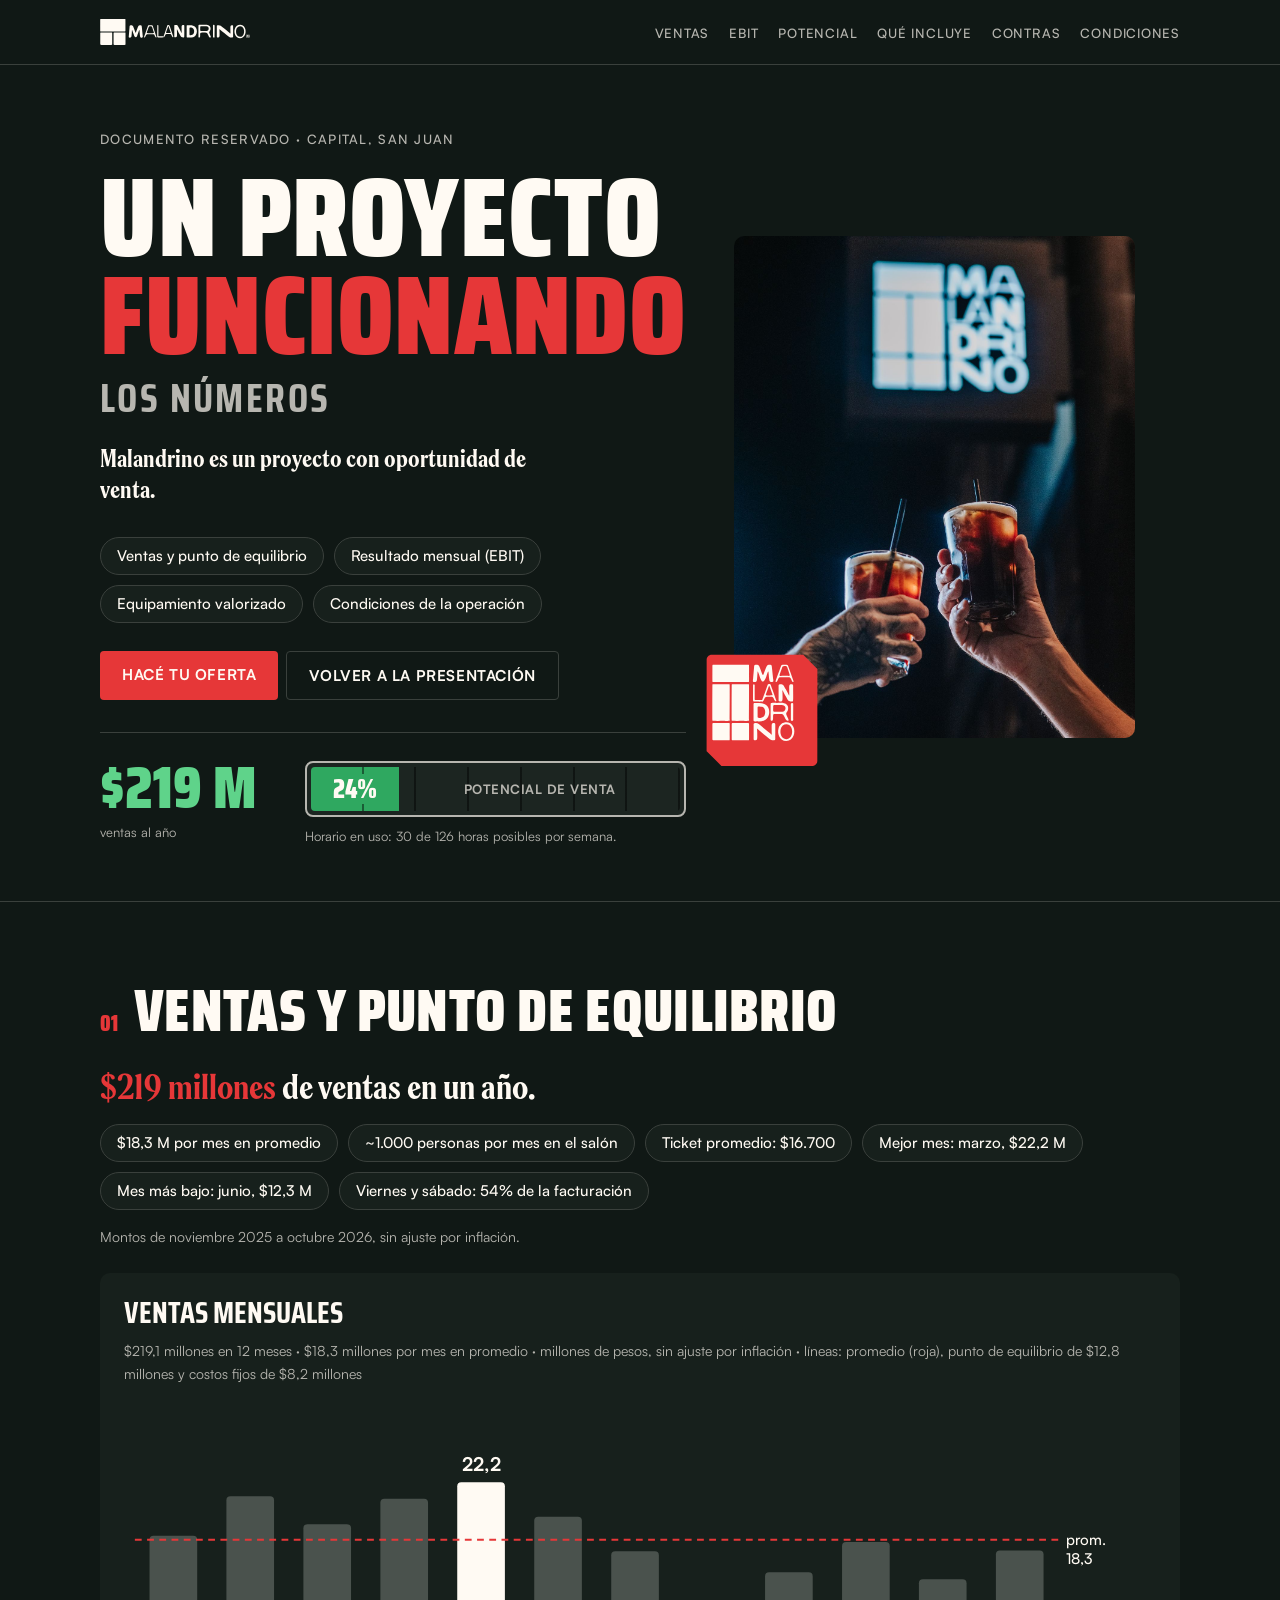
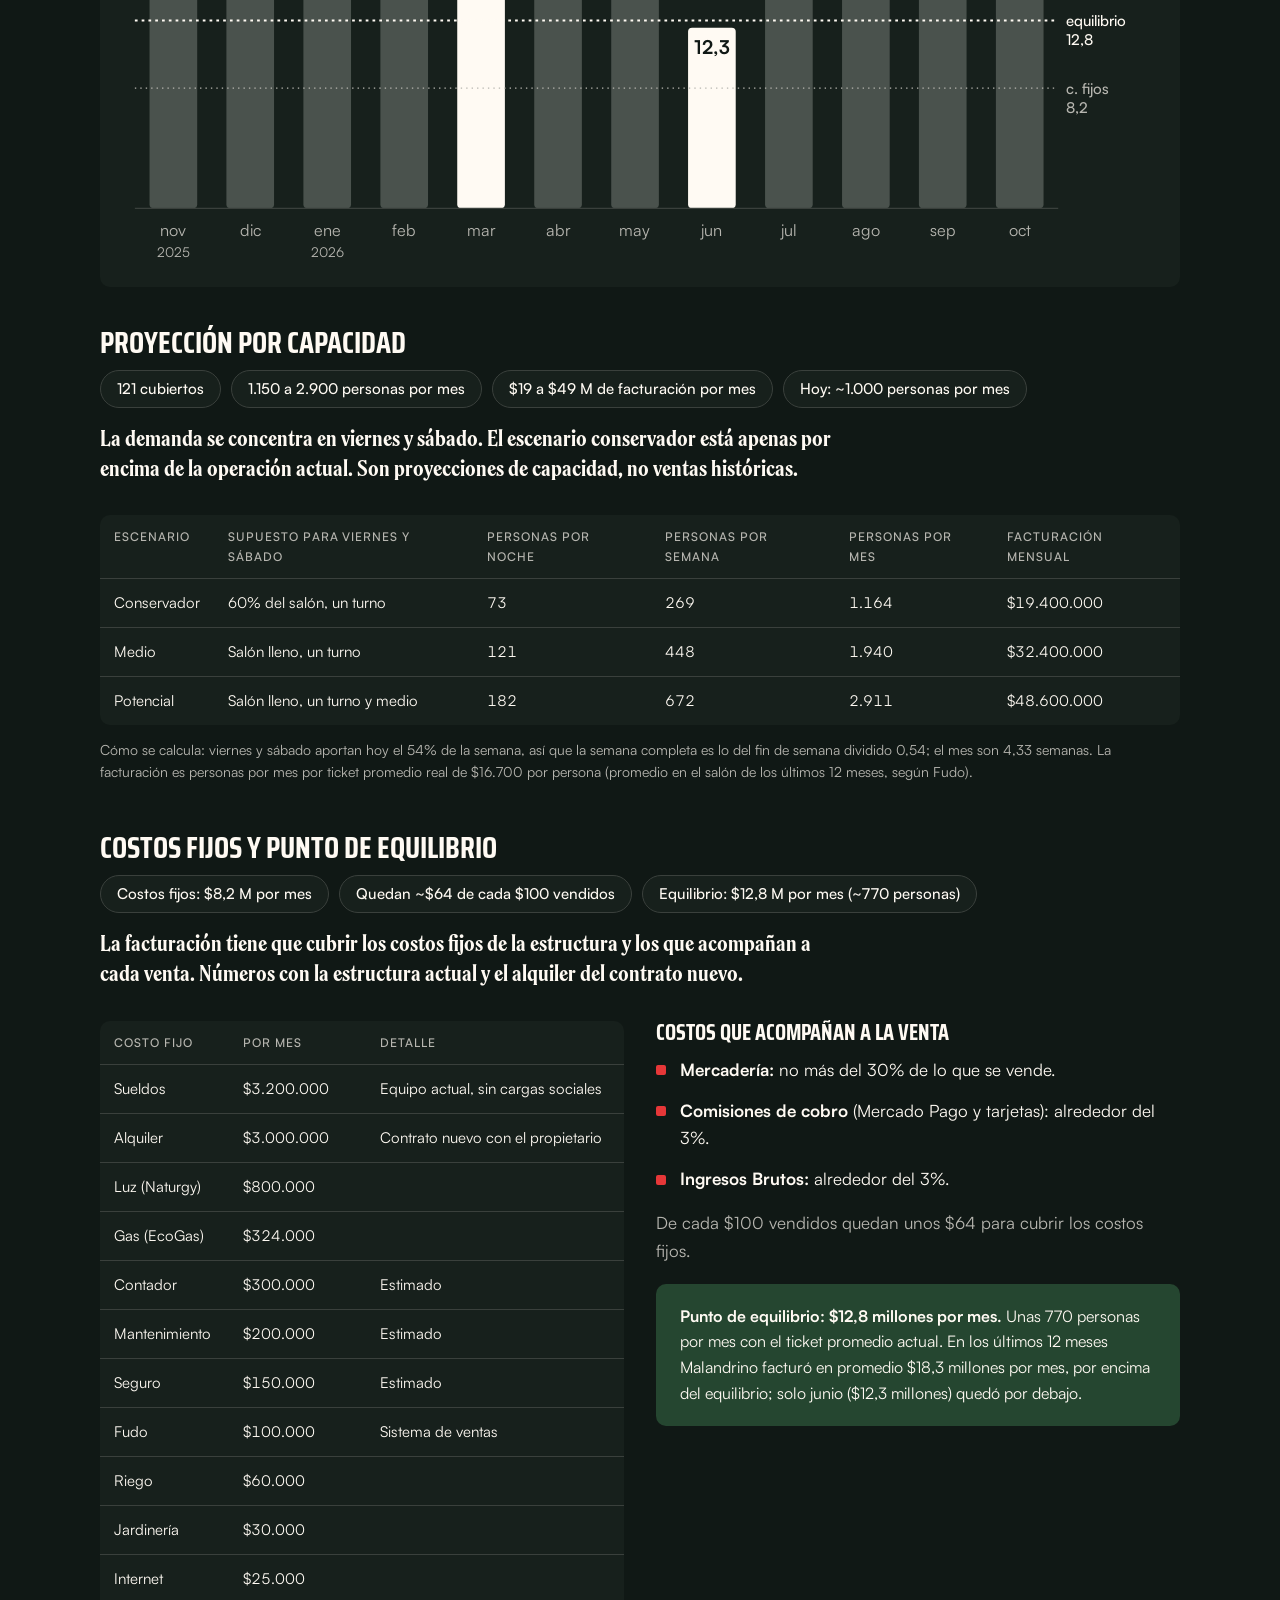
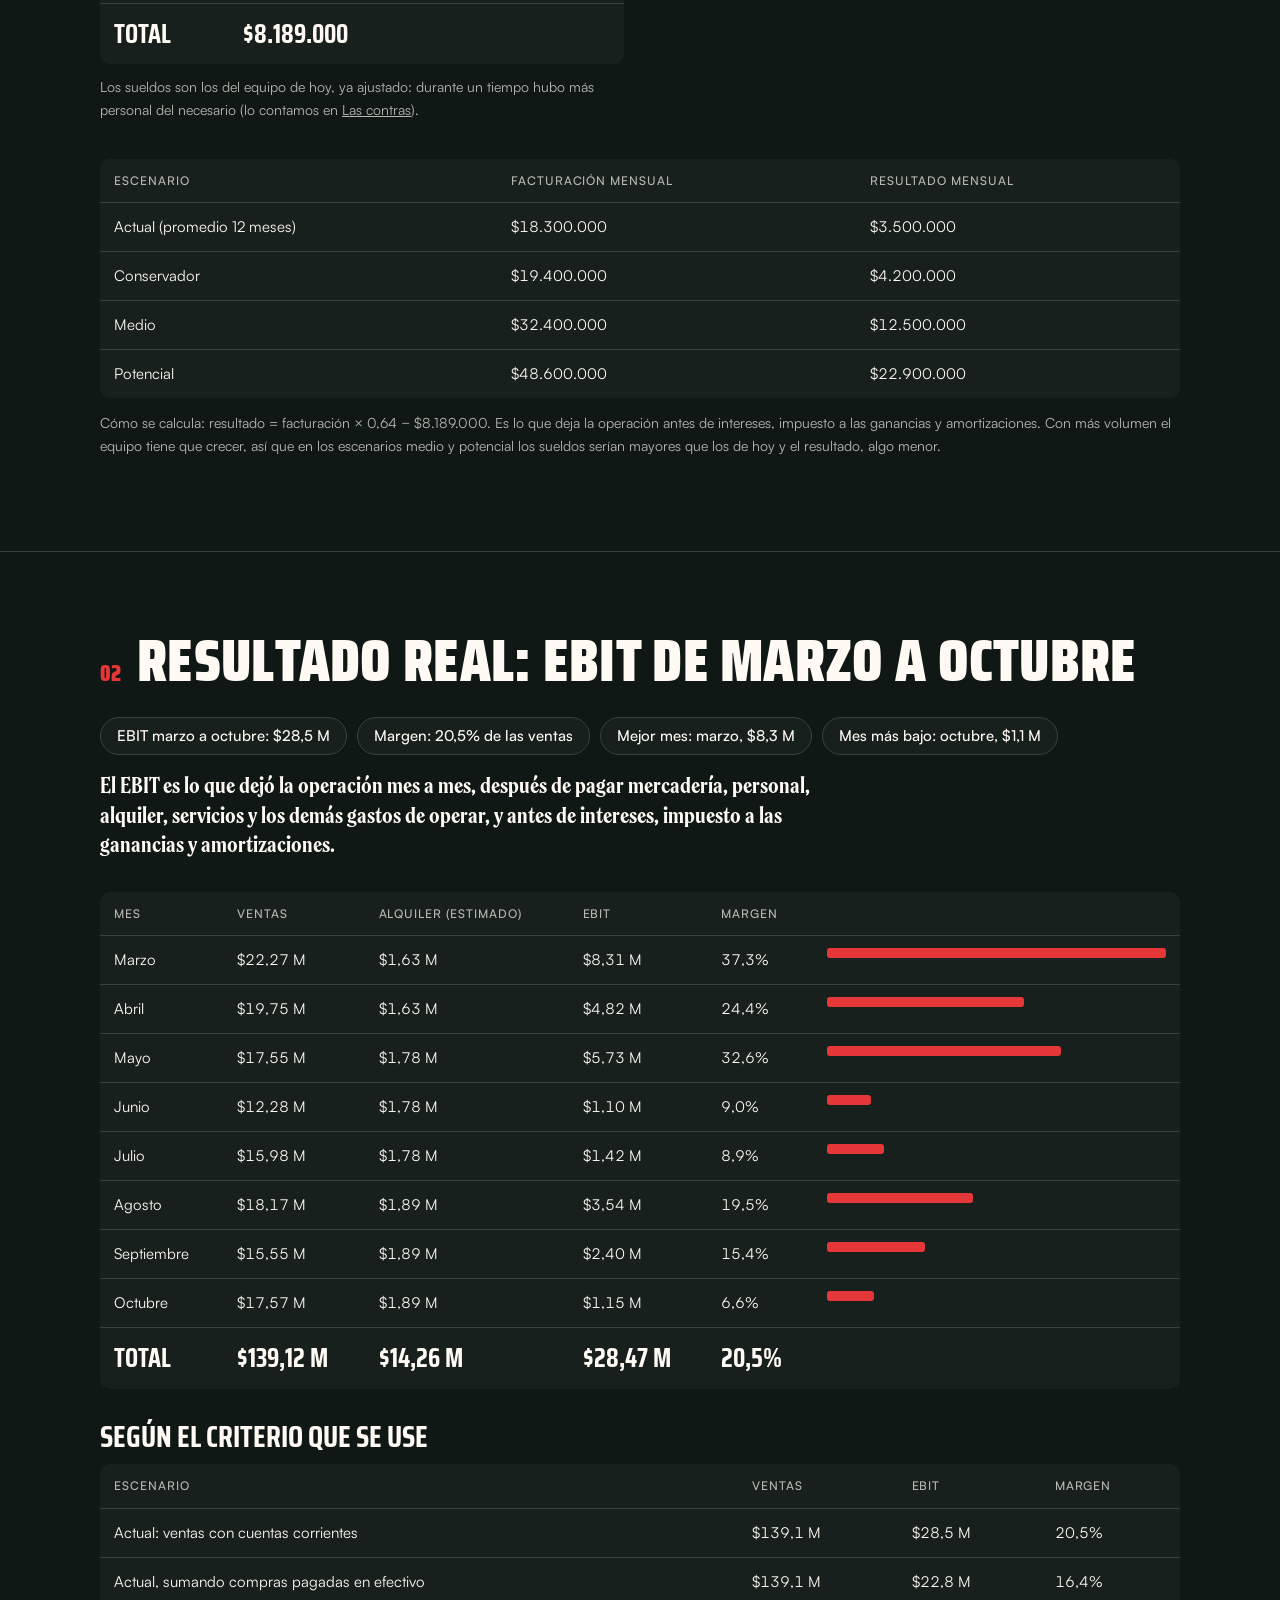
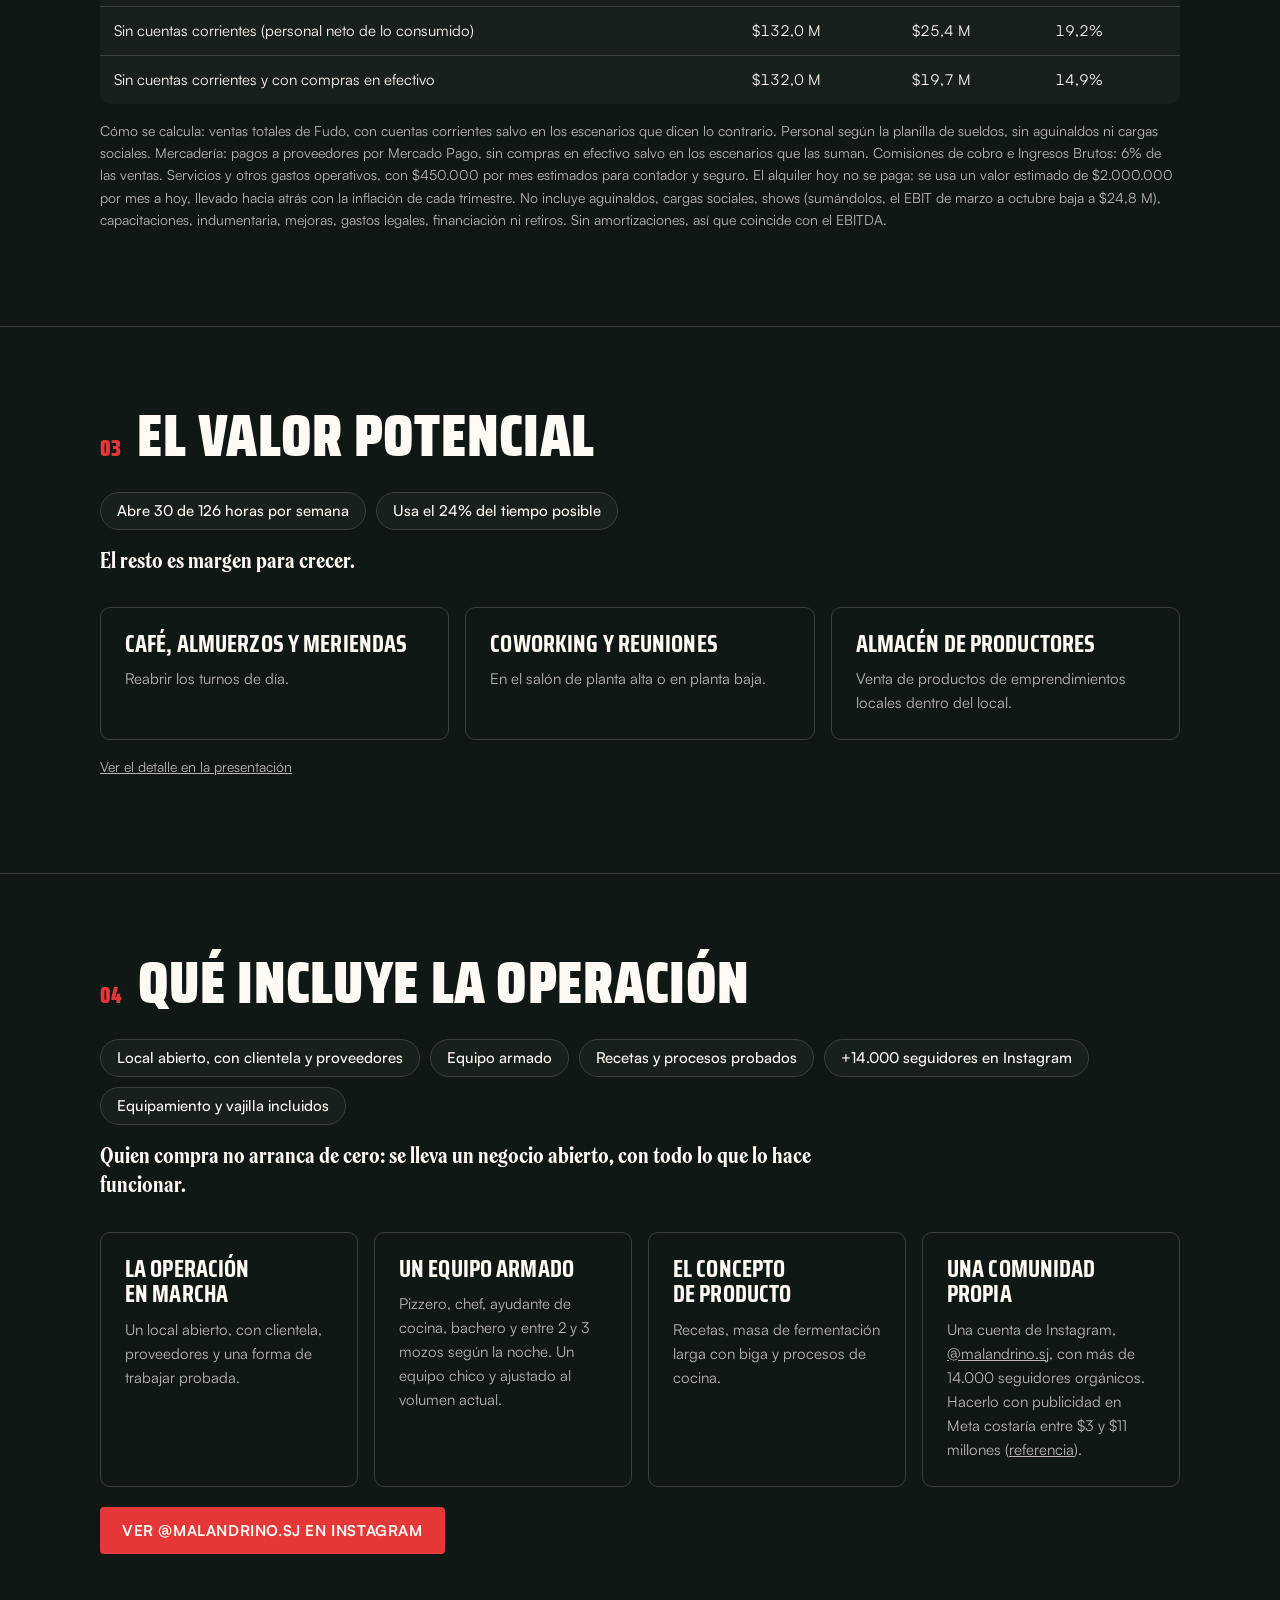
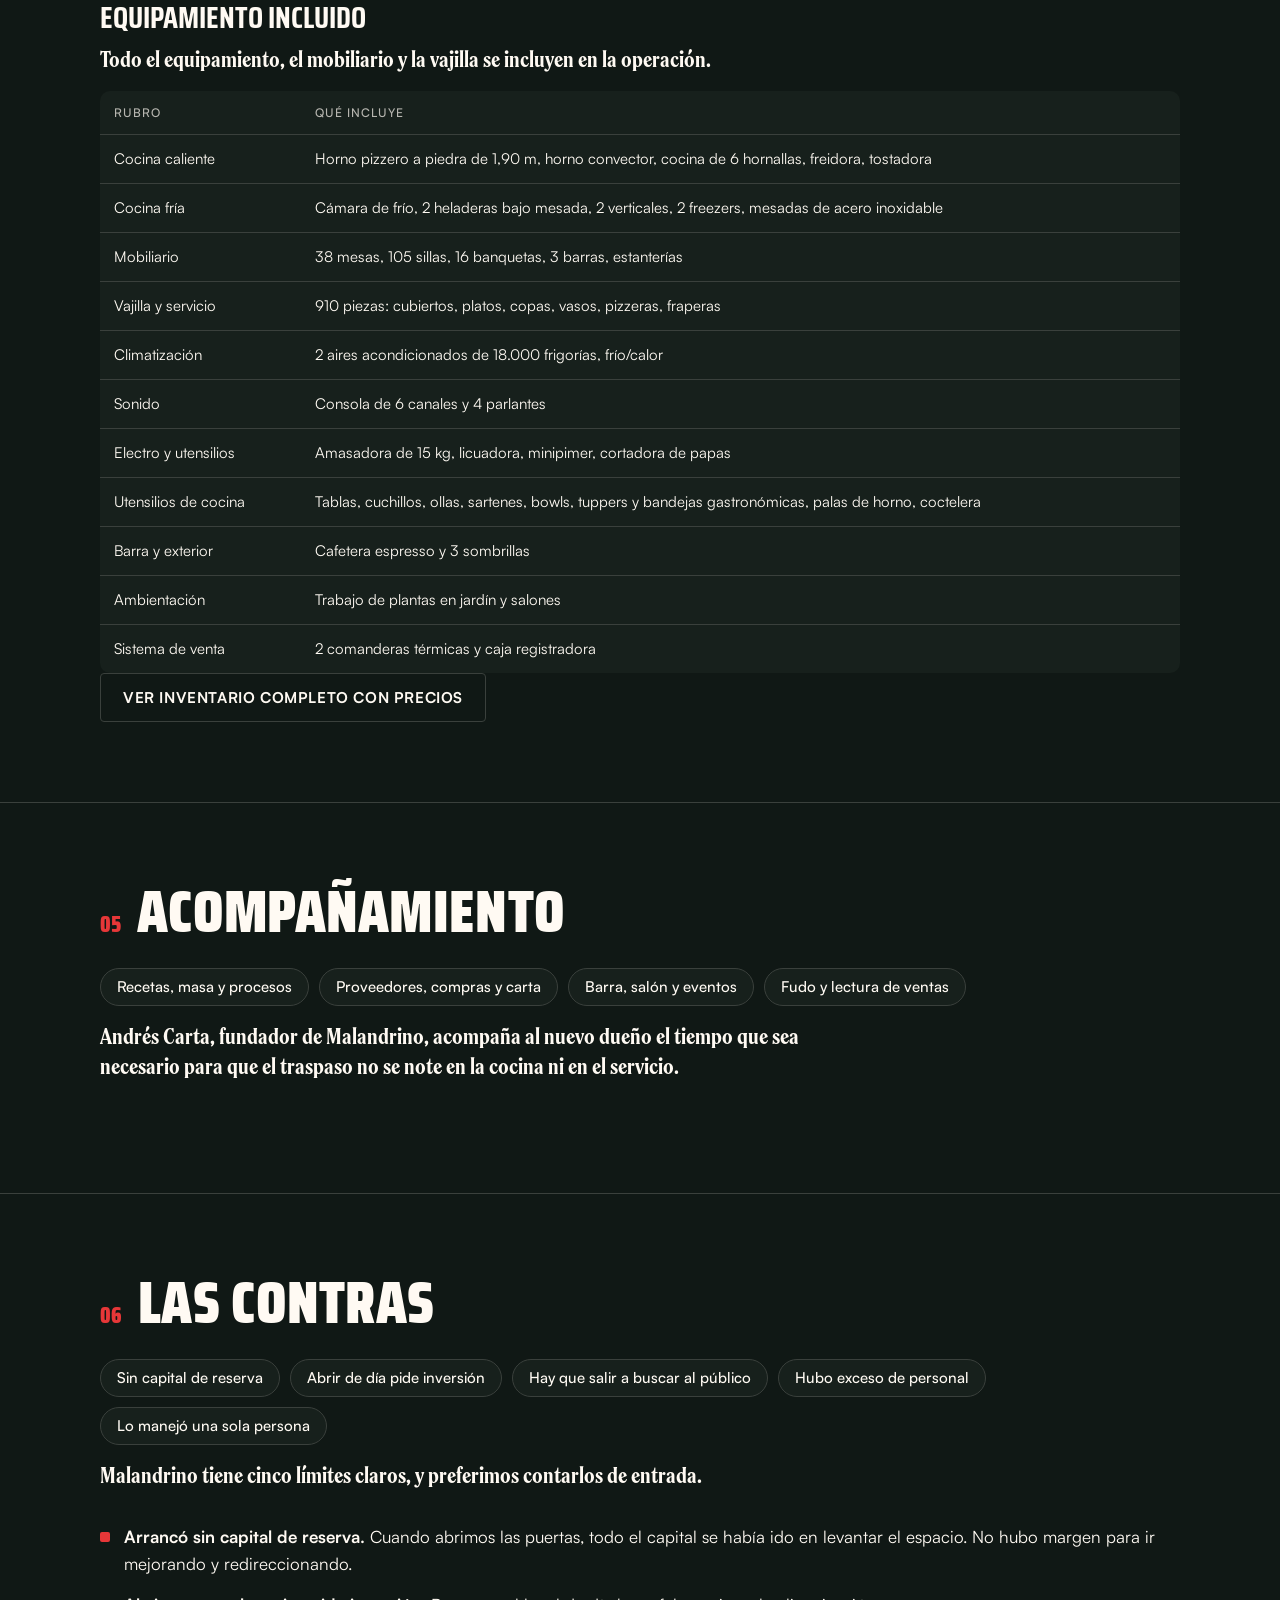
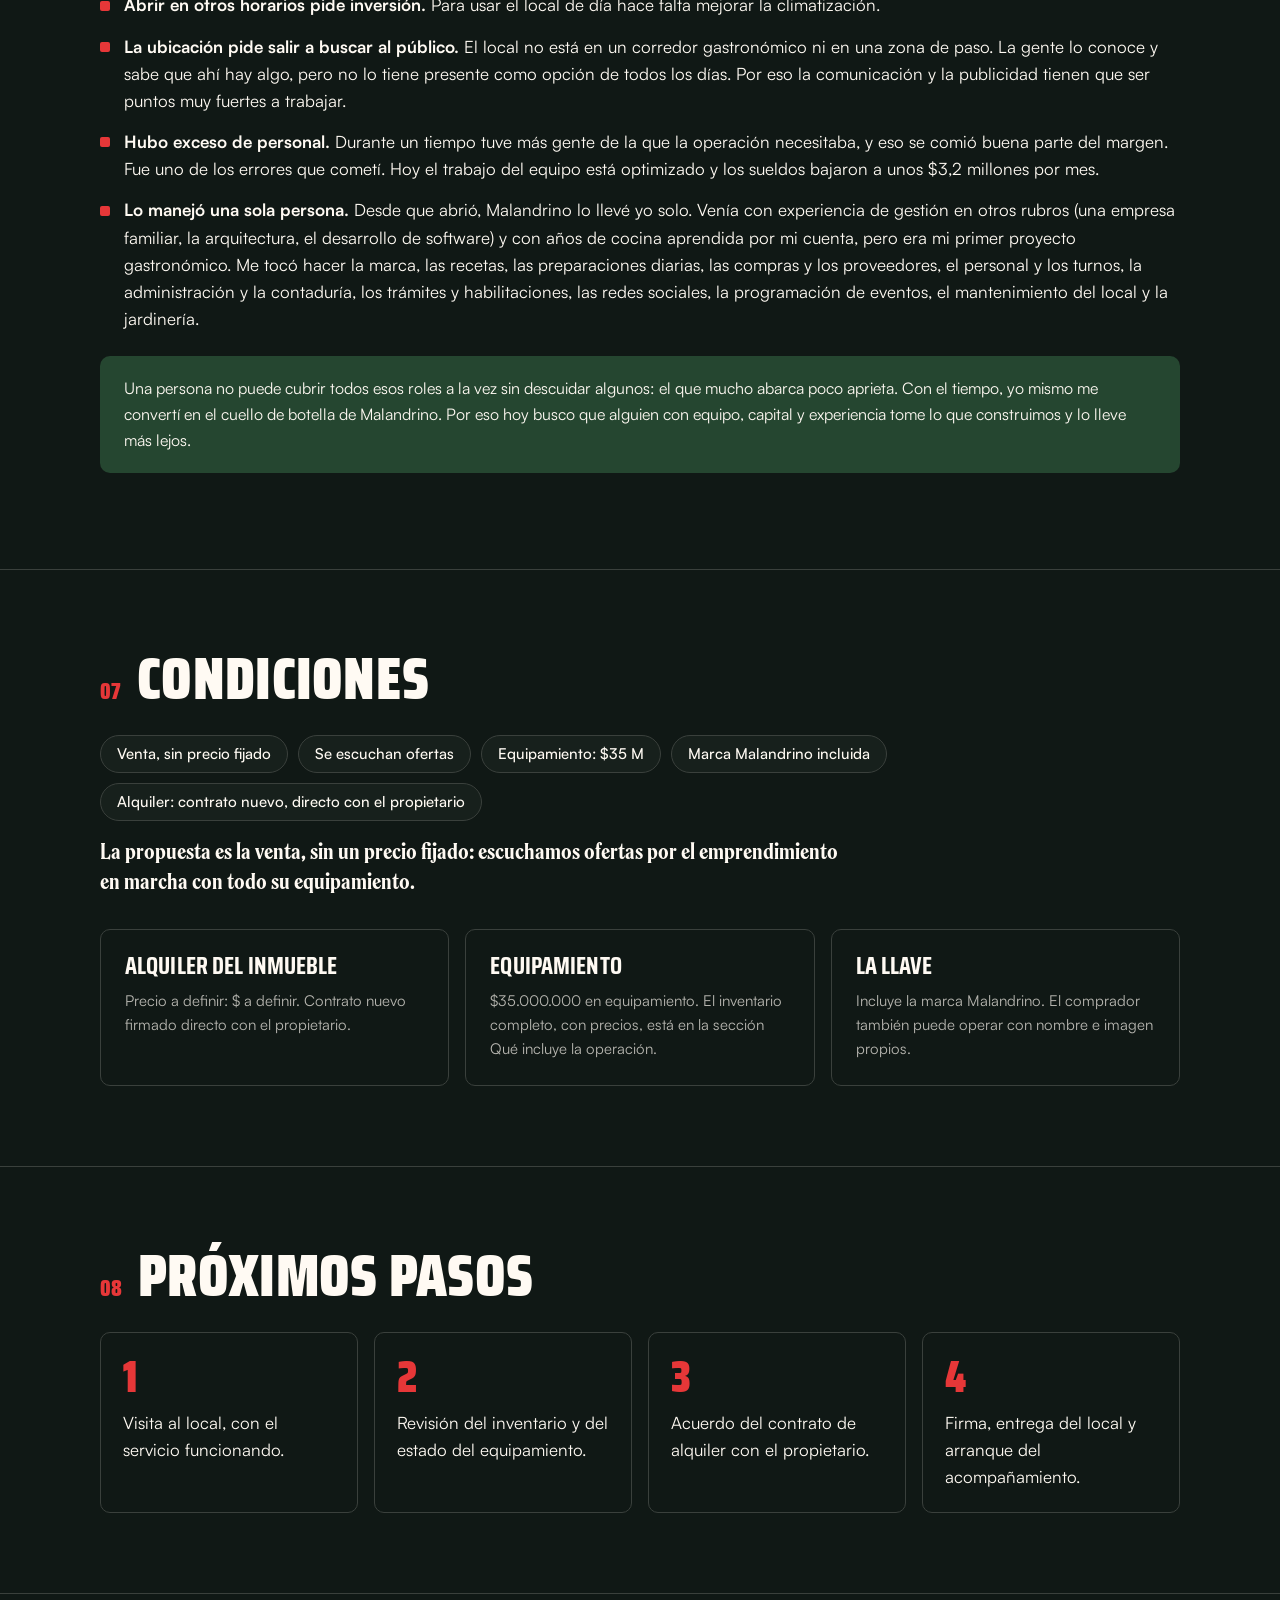
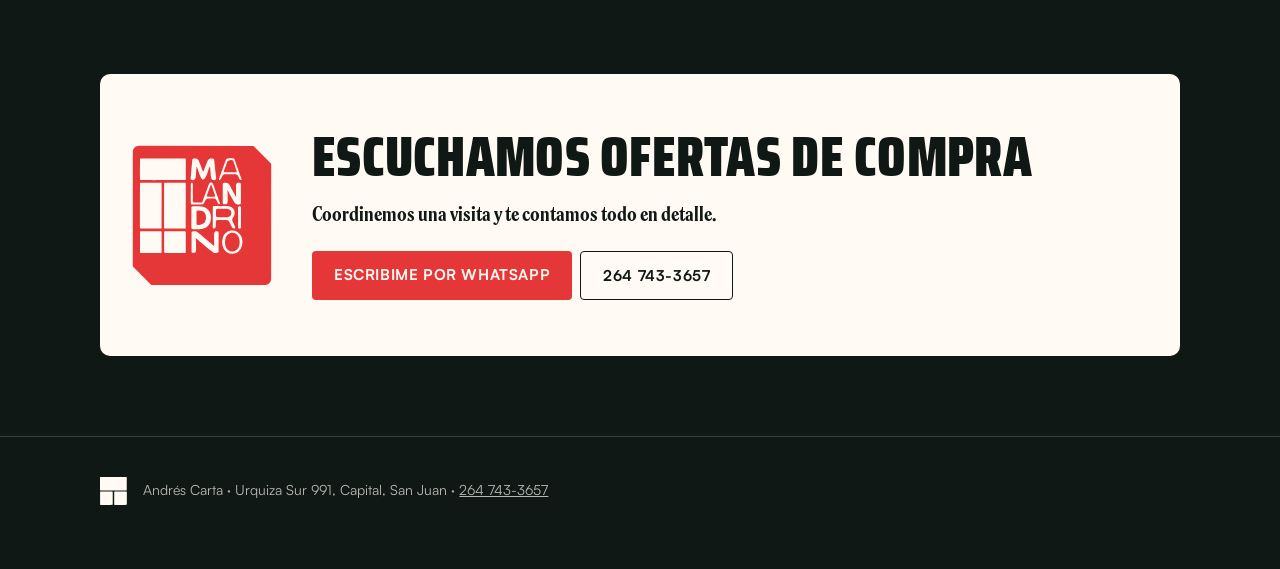
==== commit 4d4d753e: "Números: pastillas en todas las secciones y nueva sección 02 con el EBIT de marzo a octubre Co-Autho" ====
--- a/datos.01/index.html
+++ b/datos.01/index.html
@@ -19,6 +19,7 @@
     <a class="brand" href="/" aria-label="Malandrino, presentación"><img src="/marca/malandrino-horizontal-crema.svg" alt="Malandrino"></a>
     <ul>
       <li><a href="#potencial">Ventas</a></li>
+      <li><a href="#ebit">EBIT</a></li>
       <li><a href="#valor-potencial">Potencial</a></li>
       <li><a href="#incluye">Qué incluye</a></li>
       <li><a href="#contras">Contras</a></li>
@@ -32,7 +33,8 @@
       <div class="kicker">Documento reservado · Capital, San Juan</div>
       <h1>Un proyecto <span>funcionando</span></h1>
       <p class="sub">Los números</p>
-      <p class="lead">Malandrino es un proyecto con oportunidad de venta. Acá están las ventas, los costos, el punto de equilibrio, el equipamiento valorizado y las condiciones de la operación.</p>
+      <p class="lead">Malandrino es un proyecto con oportunidad de venta.</p>
+      <ul class="pills"><li>Ventas y punto de equilibrio</li><li>Resultado mensual (EBIT)</li><li>Equipamiento valorizado</li><li>Condiciones de la operación</li></ul>
       <div class="actions"><a class="btn" href="#contacto">Hacé tu oferta</a><a class="btn ghost" href="/">Volver a la presentación</a></div>
       <div class="facts facts-2" style="margin-top:32px">
         <div class="ventas"><b>$219 M</b><span>ventas al año</span></div>
@@ -56,14 +58,16 @@
   <div class="wrap">
     <div class="sec-head"><span class="num">01</span><h2>Ventas y punto de equilibrio</h2></div>
     <p class="cifra"><span>$219 millones</span> de ventas en un año.</p>
-    <p class="intro">Son unos $18,3 millones por mes en los últimos 12 meses, con unas 1.000 personas por mes en el salón y un ticket promedio de $16.700 por persona. El mejor mes fue marzo ($22,2 millones) y el más bajo, junio ($12,3 millones). Viernes y sábado concentran el 54% de la facturación. Montos de noviembre 2025 a octubre 2026, sin ajuste por inflación.</p>
+    <ul class="pills sec"><li>$18,3 M por mes en promedio</li><li>~1.000 personas por mes en el salón</li><li>Ticket promedio: $16.700</li><li>Mejor mes: marzo, $22,2 M</li><li>Mes más bajo: junio, $12,3 M</li><li>Viernes y sábado: 54% de la facturación</li></ul>
+    <p class="muted small" style="margin:0 0 24px">Montos de noviembre 2025 a octubre 2026, sin ajuste por inflación.</p>
     <div class="chart-box">
       <p class="tbl-title">Ventas mensuales</p>
       <p class="muted small" style="margin:0 0 16px">$219,1 millones en 12 meses · $18,3 millones por mes en promedio · millones de pesos, sin ajuste por inflación · líneas: promedio (roja), punto de equilibrio de $12,8 millones y costos fijos de $8,2 millones</p>
       <div class="scroll"><svg class="chart" viewBox="0 0 760 340" role="img" aria-label="Ventas mensuales de Malandrino, noviembre 2025 a octubre 2026: $219,1 millones en 12 meses, $18,3 millones por mes en promedio. Punto de equilibrio: $12,8 millones por mes; costos fijos: $8,2 millones por mes. Solo junio quedó por debajo del equilibrio."><rect x="18.8" y="99.2" width="35.1" height="200.8" rx="3" fill="#4a524d"><title>nov 25: $18,5 millones</title></rect><text x="36.3" y="320" text-anchor="middle" class="m">nov</text><text x="36.3" y="336" text-anchor="middle" class="a">2025</text><rect x="75.4" y="70.2" width="35.1" height="229.8" rx="3" fill="#4a524d"><title>dic 25: $21,2 millones</title></rect><text x="93.0" y="320" text-anchor="middle" class="m">dic</text><rect x="132.1" y="90.7" width="35.1" height="209.3" rx="3" fill="#4a524d"><title>ene 26: $19,3 millones</title></rect><text x="149.7" y="320" text-anchor="middle" class="m">ene</text><text x="149.7" y="336" text-anchor="middle" class="a">2026</text><rect x="188.8" y="72.0" width="35.1" height="228.0" rx="3" fill="#4a524d"><title>feb 26: $21,1 millones</title></rect><text x="206.3" y="320" text-anchor="middle" class="m">feb</text><rect x="245.4" y="59.8" width="35.1" height="240.2" rx="3" fill="#fffaf3"><title>mar 26: $22,2 millones</title></rect><text x="263.0" y="51.8" text-anchor="middle" class="v">22,2</text><text x="263.0" y="320" text-anchor="middle" class="m">mar</text><rect x="302.1" y="85.2" width="35.1" height="214.8" rx="3" fill="#4a524d"><title>abr 26: $19,8 millones</title></rect><text x="319.7" y="320" text-anchor="middle" class="m">abr</text><rect x="358.8" y="110.7" width="35.1" height="189.3" rx="3" fill="#4a524d"><title>may 26: $17,5 millones</title></rect><text x="376.3" y="320" text-anchor="middle" class="m">may</text><rect x="415.4" y="167.0" width="35.1" height="133.0" rx="3" fill="#fffaf3"><title>jun 26: $12,3 millones</title></rect><text x="433.0" y="186.0" text-anchor="middle" class="v" style="fill:#101815">12,3</text><text x="433.0" y="320" text-anchor="middle" class="m">jun</text><rect x="472.1" y="126.2" width="35.1" height="173.8" rx="3" fill="#4a524d"><title>jul 26: $16,0 millones</title></rect><text x="489.7" y="320" text-anchor="middle" class="m">jul</text><rect x="528.8" y="103.9" width="35.1" height="196.1" rx="3" fill="#4a524d"><title>ago 26: $18,1 millones</title></rect><text x="546.3" y="320" text-anchor="middle" class="m">ago</text><rect x="585.4" y="131.2" width="35.1" height="168.8" rx="3" fill="#4a524d"><title>sep 26: $15,6 millones</title></rect><text x="603.0" y="320" text-anchor="middle" class="m">sep</text><rect x="642.1" y="110.1" width="35.1" height="189.9" rx="3" fill="#4a524d"><title>oct 26: $17,5 millones</title></rect><text x="659.7" y="320" text-anchor="middle" class="m">oct</text><line x1="8" x2="688" y1="102.2" y2="102.2" stroke="#e63738" stroke-width="1.5" stroke-dasharray="5 4"/><text x="694" y="106.2" class="p">prom.</text><text x="694" y="120.2" class="p">18,3</text><line x1="8" x2="688" y1="161.6" y2="161.6" stroke="#fffaf3" stroke-width="1.5" stroke-dasharray="2 3"/><text x="694" y="165.6" class="p">equilibrio</text><text x="694" y="179.6" class="p">12,8</text><line x1="8" x2="688" y1="211.5" y2="211.5" stroke="#b7b6b0" stroke-width="1" stroke-dasharray="1 3"/><text x="694" y="215.5" class="p" style="fill:#b7b6b0">c. fijos</text><text x="694" y="229.5" class="p" style="fill:#b7b6b0">8,2</text><line x1="8" x2="688" y1="300" y2="300" stroke="#3a403c"/></svg></div>
     </div>
     <p class="tbl-title">Proyección por capacidad</p>
-    <p class="intro">Con 121 cubiertos y la demanda concentrada en viernes y sábado, el local puede atender entre 1.150 y 2.900 personas por mes, según cuánto se llene el fin de semana: una facturación de entre $19 y $49 millones por mes. Hoy atiende unas 1.000 personas por mes, así que el escenario conservador está apenas por encima de la operación actual. Son proyecciones de capacidad, no ventas históricas.</p>
+    <ul class="pills sec"><li>121 cubiertos</li><li>1.150 a 2.900 personas por mes</li><li>$19 a $49 M de facturación por mes</li><li>Hoy: ~1.000 personas por mes</li></ul>
+    <p class="intro">La demanda se concentra en viernes y sábado. El escenario conservador está apenas por encima de la operación actual. Son proyecciones de capacidad, no ventas históricas.</p>
     <div class="scroll">
       <table>
         <tr><th>Escenario</th><th>Supuesto para viernes y sábado</th><th>Personas por noche</th><th>Personas por semana</th><th>Personas por mes</th><th>Facturación mensual</th></tr>
@@ -75,7 +79,8 @@
     <p class="muted small">Cómo se calcula: viernes y sábado aportan hoy el 54% de la semana, así que la semana completa es lo del fin de semana dividido 0,54; el mes son 4,33 semanas. La facturación es personas por mes por ticket promedio real de $16.700 por persona (promedio en el salón de los últimos 12 meses, según Fudo).</p>
 
     <p class="tbl-title" style="margin-top:48px">Costos fijos y punto de equilibrio</p>
-    <p class="intro">Para sostener el local, la facturación tiene que cubrir los costos fijos de la estructura y los costos que acompañan a cada venta. Estos son los números con la estructura actual y el alquiler del contrato nuevo.</p>
+    <ul class="pills sec"><li>Costos fijos: $8,2 M por mes</li><li>Quedan ~$64 de cada $100 vendidos</li><li>Equilibrio: $12,8 M por mes (~770 personas)</li></ul>
+    <p class="intro">La facturación tiene que cubrir los costos fijos de la estructura y los que acompañan a cada venta. Números con la estructura actual y el alquiler del contrato nuevo.</p>
     <div class="two">
       <div class="scroll">
         <table>
@@ -119,10 +124,44 @@
   </div>
 </section>
 
+<section class="block" id="ebit">
+  <div class="wrap">
+    <div class="sec-head"><span class="num">02</span><h2>Resultado real: EBIT de marzo a octubre</h2></div>
+    <ul class="pills sec"><li>EBIT marzo a octubre: $28,5 M</li><li>Margen: 20,5% de las ventas</li><li>Mejor mes: marzo, $8,3 M</li><li>Mes más bajo: octubre, $1,1 M</li></ul>
+    <p class="intro">El EBIT es lo que dejó la operación mes a mes, después de pagar mercadería, personal, alquiler, servicios y los demás gastos de operar, y antes de intereses, impuesto a las ganancias y amortizaciones.</p>
+    <div class="scroll">
+      <table>
+        <tr><th>Mes</th><th>Ventas</th><th>Alquiler (estimado)</th><th>EBIT</th><th>Margen</th><th></th></tr>
+          <tr><td>Marzo</td><td class="n">$22,27 M</td><td class="n">$1,63 M</td><td class="n">$8,31 M</td><td class="n">37,3%</td><td class="bar"><i style="width:100%"></i></td></tr>
+          <tr><td>Abril</td><td class="n">$19,75 M</td><td class="n">$1,63 M</td><td class="n">$4,82 M</td><td class="n">24,4%</td><td class="bar"><i style="width:58%"></i></td></tr>
+          <tr><td>Mayo</td><td class="n">$17,55 M</td><td class="n">$1,78 M</td><td class="n">$5,73 M</td><td class="n">32,6%</td><td class="bar"><i style="width:69%"></i></td></tr>
+          <tr><td>Junio</td><td class="n">$12,28 M</td><td class="n">$1,78 M</td><td class="n">$1,10 M</td><td class="n">9,0%</td><td class="bar"><i style="width:13%"></i></td></tr>
+          <tr><td>Julio</td><td class="n">$15,98 M</td><td class="n">$1,78 M</td><td class="n">$1,42 M</td><td class="n">8,9%</td><td class="bar"><i style="width:17%"></i></td></tr>
+          <tr><td>Agosto</td><td class="n">$18,17 M</td><td class="n">$1,89 M</td><td class="n">$3,54 M</td><td class="n">19,5%</td><td class="bar"><i style="width:43%"></i></td></tr>
+          <tr><td>Septiembre</td><td class="n">$15,55 M</td><td class="n">$1,89 M</td><td class="n">$2,40 M</td><td class="n">15,4%</td><td class="bar"><i style="width:29%"></i></td></tr>
+          <tr><td>Octubre</td><td class="n">$17,57 M</td><td class="n">$1,89 M</td><td class="n">$1,15 M</td><td class="n">6,6%</td><td class="bar"><i style="width:14%"></i></td></tr>
+          <tr class="total"><td>Total</td><td class="n">$139,12 M</td><td class="n">$14,26 M</td><td class="n">$28,47 M</td><td class="n">20,5%</td><td></td></tr>
+      </table>
+    </div>
+    <p class="tbl-title" style="margin-top:32px">Según el criterio que se use</p>
+    <div class="scroll">
+      <table>
+        <tr><th>Escenario</th><th>Ventas</th><th>EBIT</th><th>Margen</th></tr>
+        <tr><td>Actual: ventas con cuentas corrientes</td><td class="n">$139,1 M</td><td class="n">$28,5 M</td><td class="n">20,5%</td></tr>
+        <tr><td>Actual, sumando compras pagadas en efectivo</td><td class="n">$139,1 M</td><td class="n">$22,8 M</td><td class="n">16,4%</td></tr>
+        <tr><td>Sin cuentas corrientes (personal neto de lo consumido)</td><td class="n">$132,0 M</td><td class="n">$25,4 M</td><td class="n">19,2%</td></tr>
+        <tr><td>Sin cuentas corrientes y con compras en efectivo</td><td class="n">$132,0 M</td><td class="n">$19,7 M</td><td class="n">14,9%</td></tr>
+      </table>
+    </div>
+    <p class="muted small" style="margin-top:16px">Cómo se calcula: ventas totales de Fudo, con cuentas corrientes salvo en los escenarios que dicen lo contrario. Personal según la planilla de sueldos, sin aguinaldos ni cargas sociales. Mercadería: pagos a proveedores por Mercado Pago, sin compras en efectivo salvo en los escenarios que las suman. Comisiones de cobro e Ingresos Brutos: 6% de las ventas. Servicios y otros gastos operativos, con $450.000 por mes estimados para contador y seguro. El alquiler hoy no se paga: se usa un valor estimado de $2.000.000 por mes a hoy, llevado hacia atrás con la inflación de cada trimestre. No incluye aguinaldos, cargas sociales, shows (sumándolos, el EBIT de marzo a octubre baja a $24,8 M), capacitaciones, indumentaria, mejoras, gastos legales, financiación ni retiros. Sin amortizaciones, así que coincide con el EBITDA.</p>
+  </div>
+</section>
+
 <section class="block" id="valor-potencial">
   <div class="wrap">
-    <div class="sec-head"><span class="num">02</span><h2>El valor potencial</h2></div>
-    <p class="intro">Hoy Malandrino usa el 24% del tiempo posible: abre 30 de 126 horas por semana. El resto es margen para crecer.</p>
+    <div class="sec-head"><span class="num">03</span><h2>El valor potencial</h2></div>
+    <ul class="pills sec"><li>Abre 30 de 126 horas por semana</li><li>Usa el 24% del tiempo posible</li></ul>
+    <p class="intro">El resto es margen para crecer.</p>
     <div class="cards">
       <div class="card"><h3>Café, almuerzos y meriendas</h3><p>Reabrir los turnos de día.</p></div>
       <div class="card"><h3>Coworking y reuniones</h3><p>En el salón de planta alta o en planta baja.</p></div>
@@ -134,7 +173,8 @@
 
 <section class="block" id="incluye">
   <div class="wrap">
-    <div class="sec-head"><span class="num">03</span><h2>Qué incluye la operación</h2></div>
+    <div class="sec-head"><span class="num">04</span><h2>Qué incluye la operación</h2></div>
+    <ul class="pills sec"><li>Local abierto, con clientela y proveedores</li><li>Equipo armado</li><li>Recetas y procesos probados</li><li>+14.000 seguidores en Instagram</li><li>Equipamiento y vajilla incluidos</li></ul>
     <p class="intro">Quien compra no arranca de cero: se lleva un negocio abierto, con todo lo que lo hace funcionar.</p>
     <div class="cards">
       <div class="card"><h3>La operación en marcha</h3><p>Un local abierto, con clientela, proveedores y una forma de trabajar probada.</p></div>
@@ -166,21 +206,17 @@
 <section class="block" id="acompanamiento">
   <div class="wrap">
     <div>
-      <div class="sec-head"><span class="num">04</span><h2>Acompañamiento</h2></div>
+      <div class="sec-head"><span class="num">05</span><h2>Acompañamiento</h2></div>
+      <ul class="pills sec"><li>Recetas, masa y procesos</li><li>Proveedores, compras y carta</li><li>Barra, salón y eventos</li><li>Fudo y lectura de ventas</li></ul>
       <p class="intro">Andrés Carta, fundador de Malandrino, acompaña al nuevo dueño el tiempo que sea necesario para que el traspaso no se note en la cocina ni en el servicio.</p>
-      <ul class="clean">
-        <li>Traspaso de recetas, masa y procesos de cocina.</li>
-        <li>Proveedores, compras y armado de la carta.</li>
-        <li>Organización de barra, salón y eventos.</li>
-        <li>Uso de Fudo y lectura de las ventas.</li>
-      </ul>
     </div>
   </div>
 </section>
 
 <section class="block" id="contras">
   <div class="wrap">
-    <div class="sec-head"><span class="num">05</span><h2>Las contras</h2></div>
+    <div class="sec-head"><span class="num">06</span><h2>Las contras</h2></div>
+    <ul class="pills sec"><li>Sin capital de reserva</li><li>Abrir de día pide inversión</li><li>Hay que salir a buscar al público</li><li>Hubo exceso de personal</li><li>Lo manejó una sola persona</li></ul>
     <p class="intro">Malandrino tiene cinco límites claros, y preferimos contarlos de entrada.</p>
     <ul class="clean">
       <li><strong>Arrancó sin capital de reserva.</strong> Cuando abrimos las puertas, todo el capital se había ido en levantar el espacio. No hubo margen para ir mejorando y redireccionando.</li>
@@ -195,7 +231,8 @@
 
 <section class="block" id="condiciones">
   <div class="wrap">
-    <div class="sec-head"><span class="num">06</span><h2>Condiciones</h2></div>
+    <div class="sec-head"><span class="num">07</span><h2>Condiciones</h2></div>
+    <ul class="pills sec"><li>Venta, sin precio fijado</li><li>Se escuchan ofertas</li><li>Equipamiento: $35 M</li><li>Marca Malandrino incluida</li><li>Alquiler: contrato nuevo, directo con el propietario</li></ul>
     <p class="intro">La propuesta es la venta, sin un precio fijado: escuchamos ofertas por el emprendimiento en marcha con todo su equipamiento.</p>
     <div class="cards">
       <div class="card"><h3>Alquiler del inmueble</h3><p>Precio a definir: $ a definir. Contrato nuevo firmado directo con el propietario.</p></div>
@@ -207,7 +244,7 @@
 
 <section class="block" id="pasos">
   <div class="wrap">
-    <div class="sec-head"><span class="num">07</span><h2>Próximos pasos</h2></div>
+    <div class="sec-head"><span class="num">08</span><h2>Próximos pasos</h2></div>
     <ol class="steps">
       <li>Visita al local, con el servicio funcionando.</li>
       <li>Revisión del inventario y del estado del equipamiento.</li>
--- a/estilo.css
+++ b/estilo.css
@@ -236,10 +236,13 @@
   .pills li{border:1px solid var(--linea);border-radius:999px;padding:9px 16px;font-size:15px;font-weight:500;line-height:1.2;background:var(--superficie)}
   .pills.sec{margin:0 0 16px}
   .pills.sec+.intro{margin-top:0}
-  .frase{padding:56px 0;border-top:1px solid var(--linea);background:var(--superficie)}
-  .frase p{margin:0;font:900 clamp(28px,4.6vw,54px)/1.02 var(--titulo);text-transform:uppercase;letter-spacing:.005em;text-wrap:balance;max-width:none}
-  .frase p span{color:var(--rojo)}
   .pills li.dest{border-color:var(--rojo);color:var(--crema)}
   .videos{display:flex;flex-wrap:nowrap;gap:12px;overflow-x:auto;scroll-snap-type:x proximity;-webkit-overflow-scrolling:touch;padding-bottom:12px;scrollbar-width:thin;scrollbar-color:var(--linea) transparent}
   .videos .vid{flex:0 0 190px;width:190px;scroll-snap-align:start}
   @media (max-width:560px){ .videos{display:flex;gap:8px} .videos .vid{flex-basis:140px;width:140px} }
+  .hero .frase{margin:44px 0 0;padding-top:24px;border-top:1px solid var(--linea);font:700 clamp(18px,2.2vw,26px)/1.15 var(--titulo);text-transform:uppercase;letter-spacing:.03em;color:var(--texto-suave);text-wrap:balance}
+  .hero .frase span{color:var(--rojo)}
+  .subt{margin:-12px 0 20px;font:700 clamp(20px,2.6vw,30px)/1 var(--titulo);letter-spacing:.08em;text-transform:uppercase;color:var(--texto-suave)}
+  .cierre{margin:28px 0 0;font-family:var(--secundaria);font-size:clamp(22px,2.8vw,32px);line-height:1.2;max-width:34ch;color:var(--crema)}
+  td.bar{width:34%;min-width:120px}
+  td.bar i{display:block;height:10px;border-radius:3px;background:var(--rojo)}
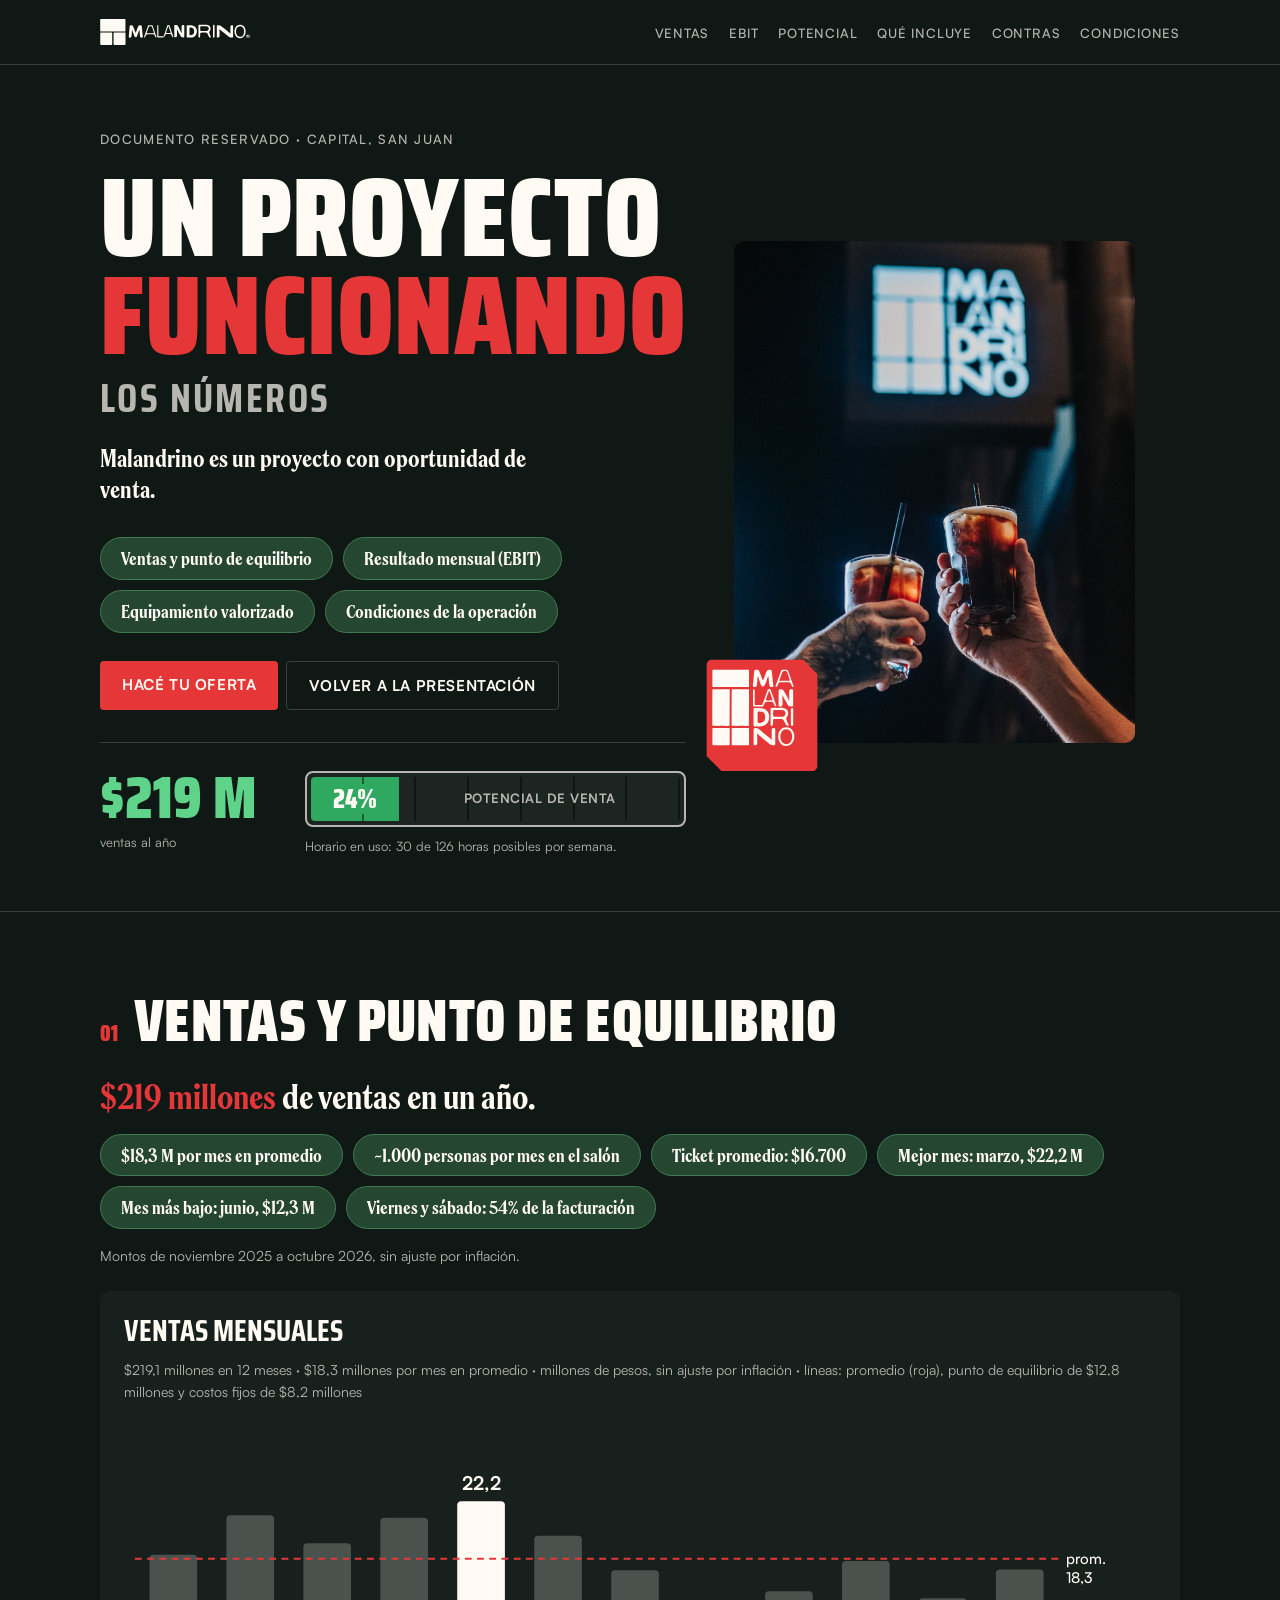
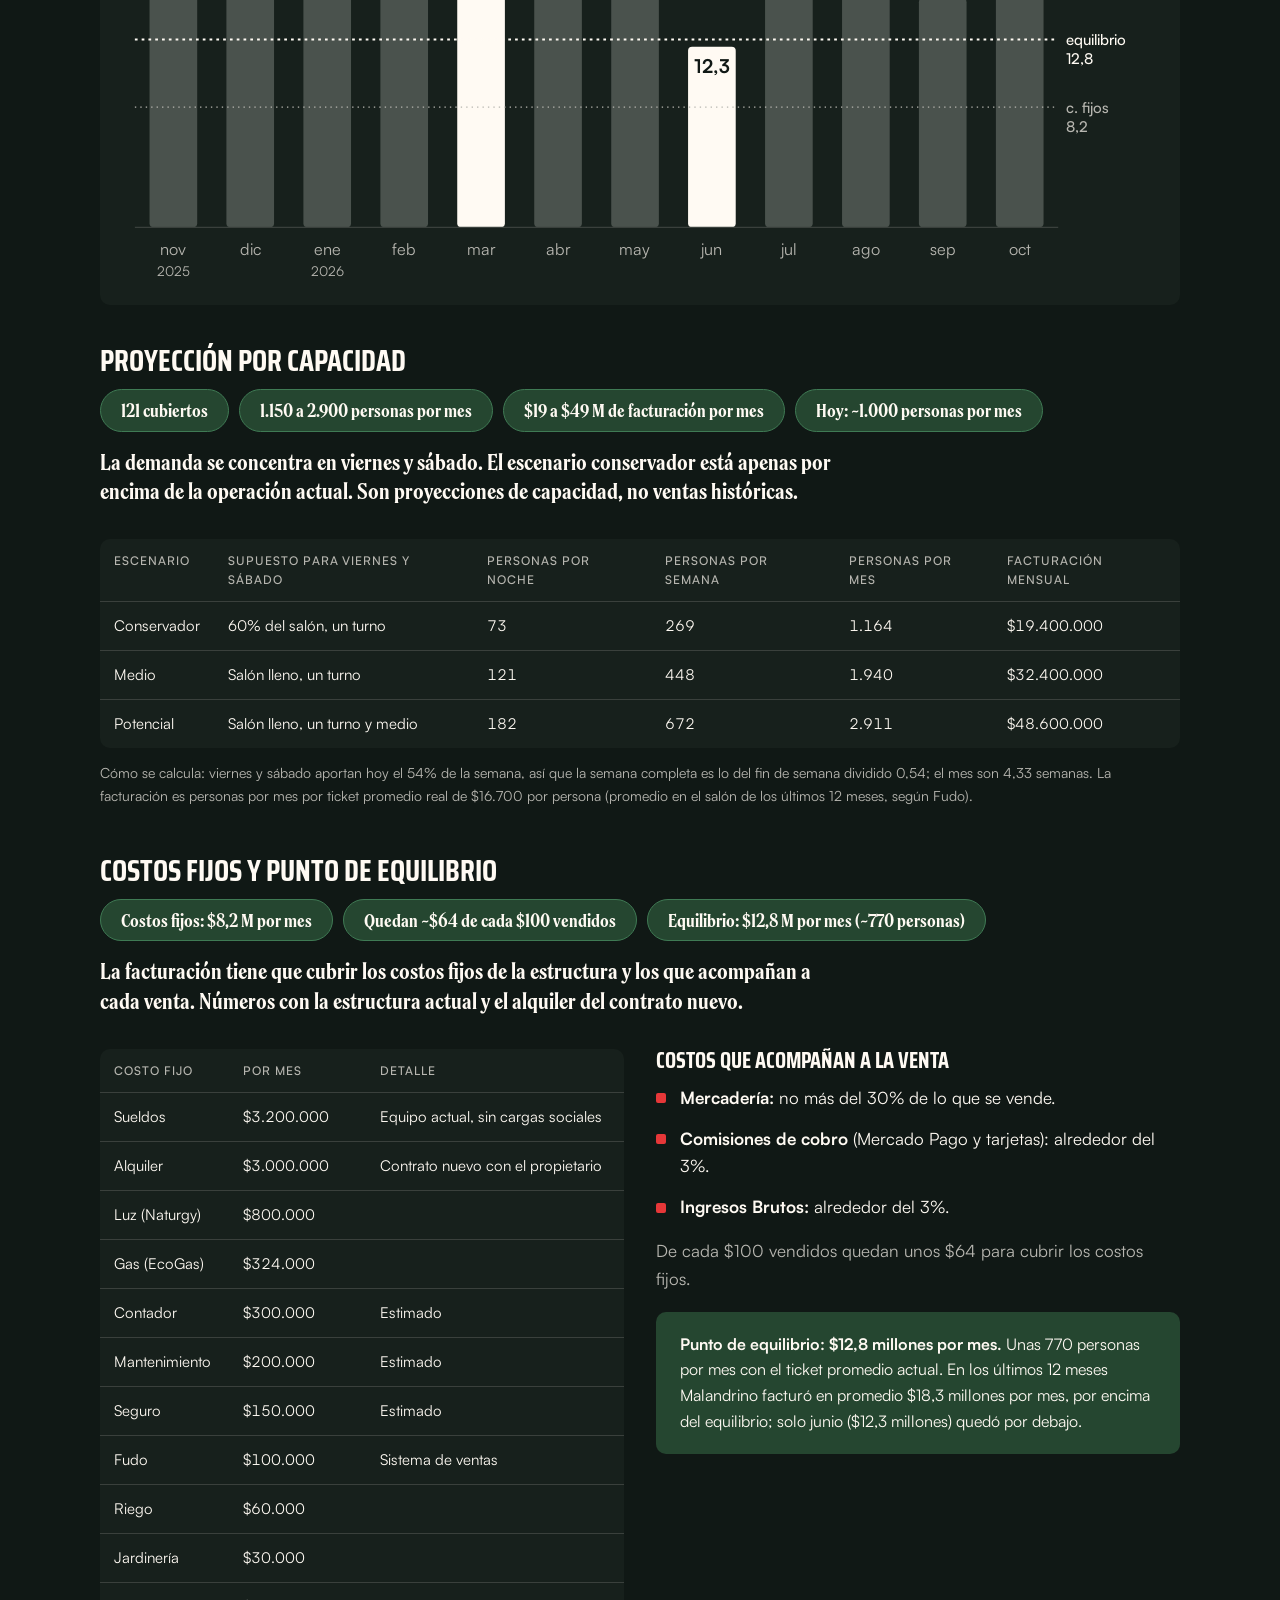
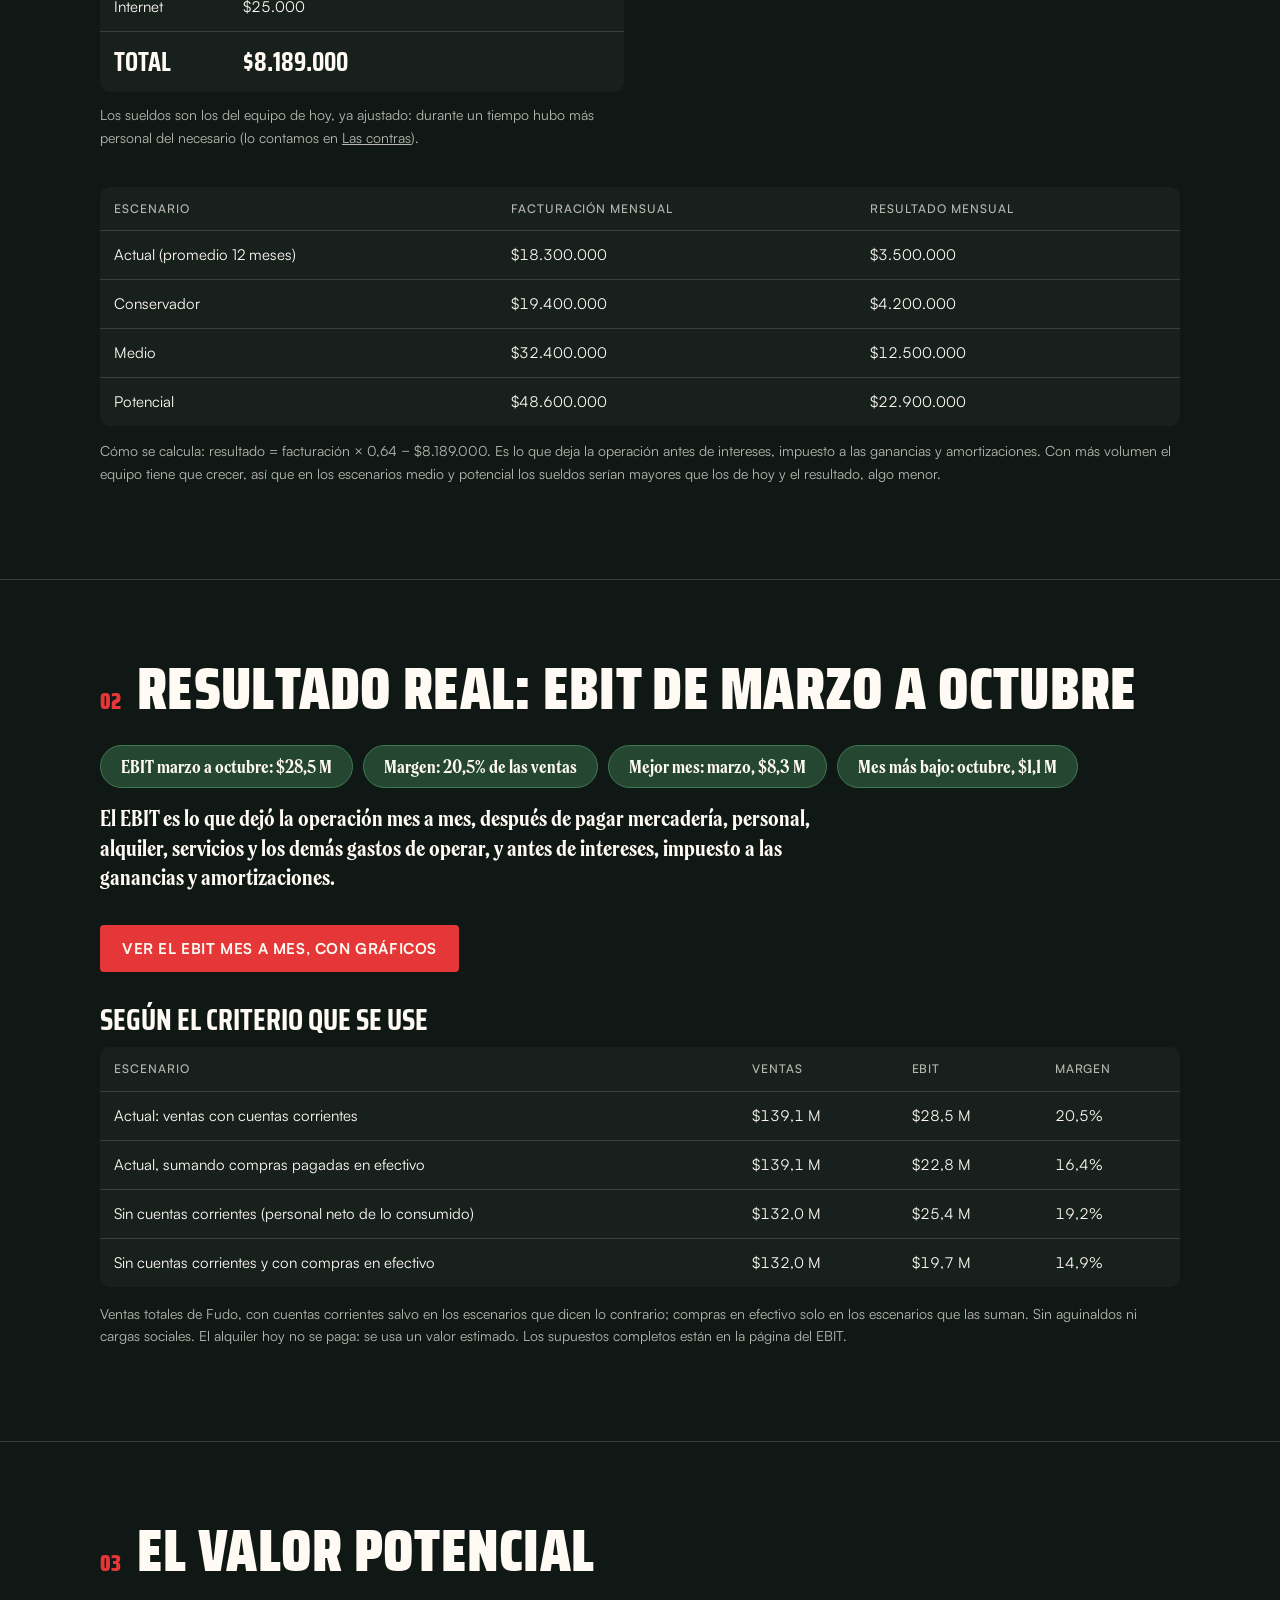
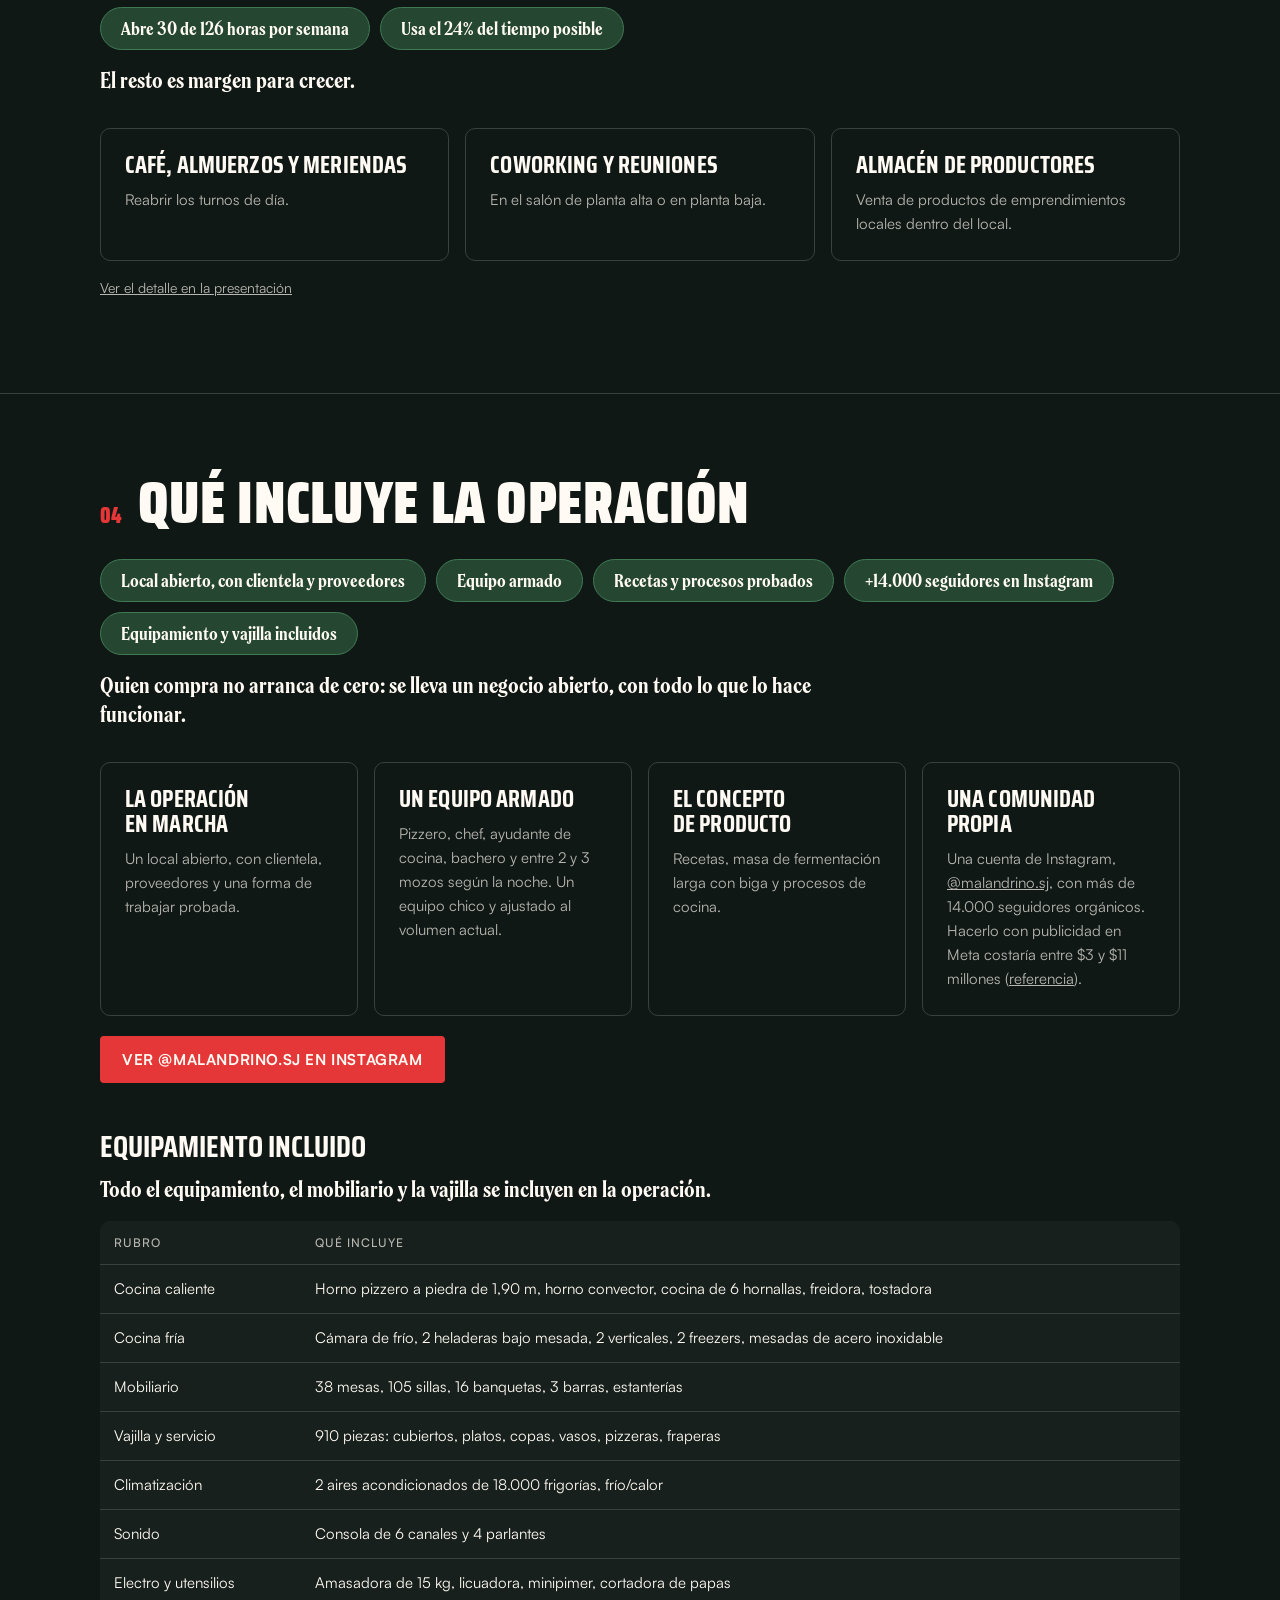
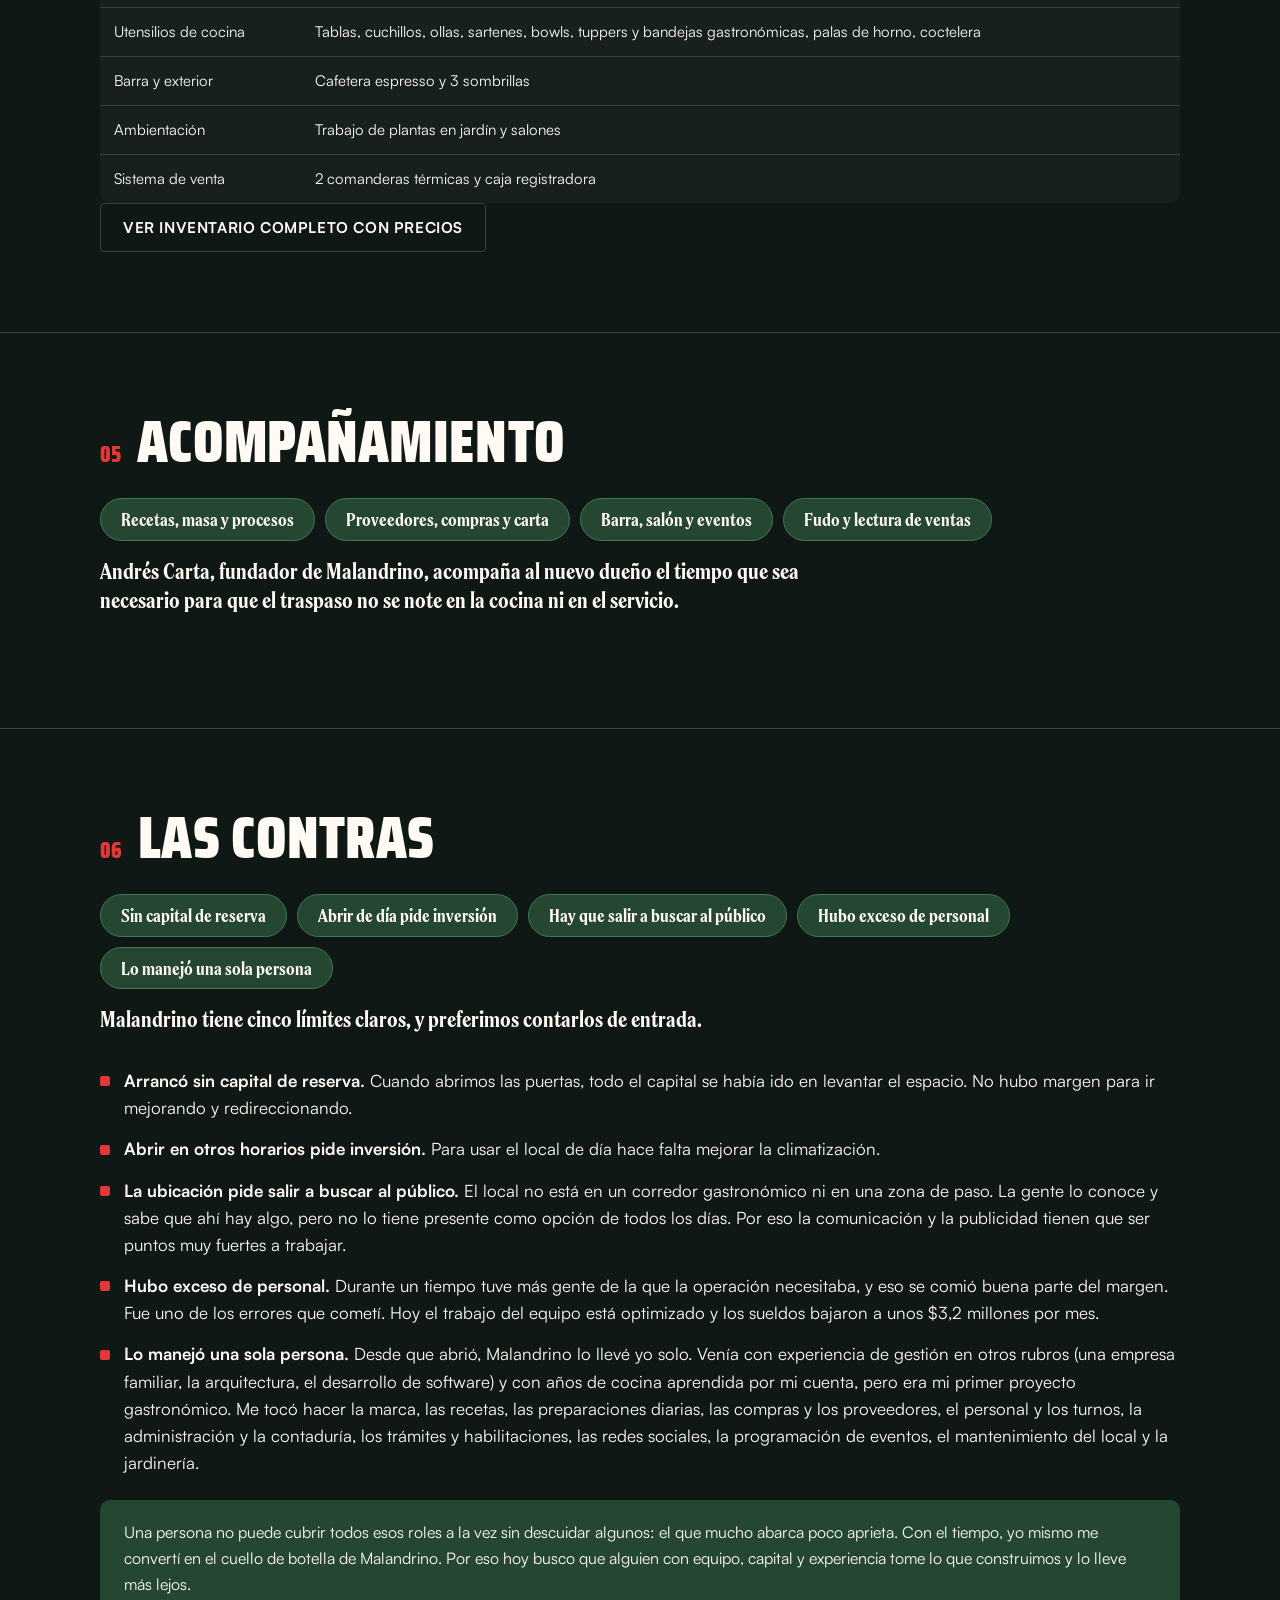
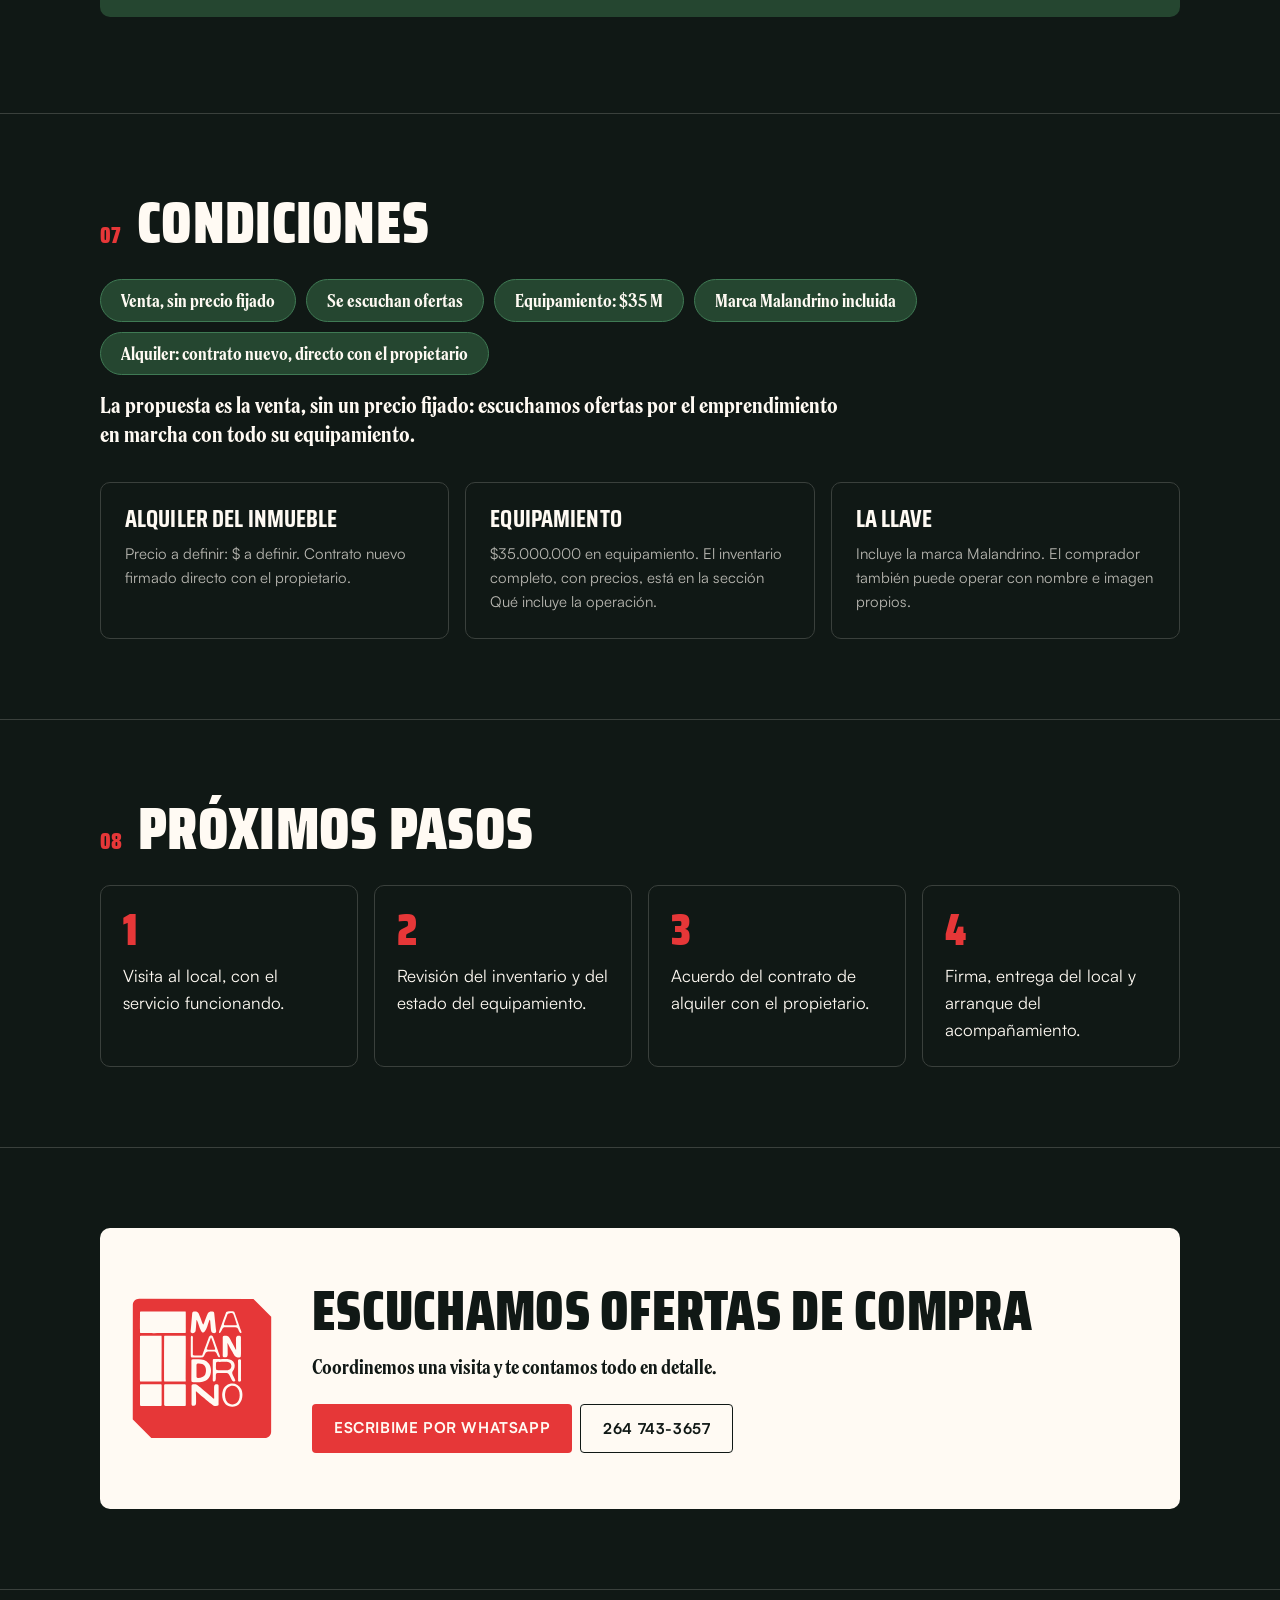
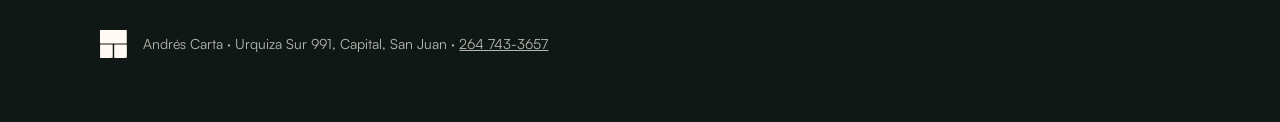
==== commit 740f6ac6: "Números: sección EBIT resumida con botón a /ebit (la página /ebit se incorpora a main) Co-Authored-B" ====
--- a/datos.01/index.html
+++ b/datos.01/index.html
@@ -129,20 +129,7 @@
     <div class="sec-head"><span class="num">02</span><h2>Resultado real: EBIT de marzo a octubre</h2></div>
     <ul class="pills sec"><li>EBIT marzo a octubre: $28,5 M</li><li>Margen: 20,5% de las ventas</li><li>Mejor mes: marzo, $8,3 M</li><li>Mes más bajo: octubre, $1,1 M</li></ul>
     <p class="intro">El EBIT es lo que dejó la operación mes a mes, después de pagar mercadería, personal, alquiler, servicios y los demás gastos de operar, y antes de intereses, impuesto a las ganancias y amortizaciones.</p>
-    <div class="scroll">
-      <table>
-        <tr><th>Mes</th><th>Ventas</th><th>Alquiler (estimado)</th><th>EBIT</th><th>Margen</th><th></th></tr>
-          <tr><td>Marzo</td><td class="n">$22,27 M</td><td class="n">$1,63 M</td><td class="n">$8,31 M</td><td class="n">37,3%</td><td class="bar"><i style="width:100%"></i></td></tr>
-          <tr><td>Abril</td><td class="n">$19,75 M</td><td class="n">$1,63 M</td><td class="n">$4,82 M</td><td class="n">24,4%</td><td class="bar"><i style="width:58%"></i></td></tr>
-          <tr><td>Mayo</td><td class="n">$17,55 M</td><td class="n">$1,78 M</td><td class="n">$5,73 M</td><td class="n">32,6%</td><td class="bar"><i style="width:69%"></i></td></tr>
-          <tr><td>Junio</td><td class="n">$12,28 M</td><td class="n">$1,78 M</td><td class="n">$1,10 M</td><td class="n">9,0%</td><td class="bar"><i style="width:13%"></i></td></tr>
-          <tr><td>Julio</td><td class="n">$15,98 M</td><td class="n">$1,78 M</td><td class="n">$1,42 M</td><td class="n">8,9%</td><td class="bar"><i style="width:17%"></i></td></tr>
-          <tr><td>Agosto</td><td class="n">$18,17 M</td><td class="n">$1,89 M</td><td class="n">$3,54 M</td><td class="n">19,5%</td><td class="bar"><i style="width:43%"></i></td></tr>
-          <tr><td>Septiembre</td><td class="n">$15,55 M</td><td class="n">$1,89 M</td><td class="n">$2,40 M</td><td class="n">15,4%</td><td class="bar"><i style="width:29%"></i></td></tr>
-          <tr><td>Octubre</td><td class="n">$17,57 M</td><td class="n">$1,89 M</td><td class="n">$1,15 M</td><td class="n">6,6%</td><td class="bar"><i style="width:14%"></i></td></tr>
-          <tr class="total"><td>Total</td><td class="n">$139,12 M</td><td class="n">$14,26 M</td><td class="n">$28,47 M</td><td class="n">20,5%</td><td></td></tr>
-      </table>
-    </div>
+    <div class="actions" style="margin:0 0 32px"><a class="btn" href="/ebit">Ver el EBIT mes a mes, con gráficos</a></div>
     <p class="tbl-title" style="margin-top:32px">Según el criterio que se use</p>
     <div class="scroll">
       <table>
@@ -153,7 +140,7 @@
         <tr><td>Sin cuentas corrientes y con compras en efectivo</td><td class="n">$132,0 M</td><td class="n">$19,7 M</td><td class="n">14,9%</td></tr>
       </table>
     </div>
-    <p class="muted small" style="margin-top:16px">Cómo se calcula: ventas totales de Fudo, con cuentas corrientes salvo en los escenarios que dicen lo contrario. Personal según la planilla de sueldos, sin aguinaldos ni cargas sociales. Mercadería: pagos a proveedores por Mercado Pago, sin compras en efectivo salvo en los escenarios que las suman. Comisiones de cobro e Ingresos Brutos: 6% de las ventas. Servicios y otros gastos operativos, con $450.000 por mes estimados para contador y seguro. El alquiler hoy no se paga: se usa un valor estimado de $2.000.000 por mes a hoy, llevado hacia atrás con la inflación de cada trimestre. No incluye aguinaldos, cargas sociales, shows (sumándolos, el EBIT de marzo a octubre baja a $24,8 M), capacitaciones, indumentaria, mejoras, gastos legales, financiación ni retiros. Sin amortizaciones, así que coincide con el EBITDA.</p>
+    <p class="muted small" style="margin-top:16px">Ventas totales de Fudo, con cuentas corrientes salvo en los escenarios que dicen lo contrario; compras en efectivo solo en los escenarios que las suman. Sin aguinaldos ni cargas sociales. El alquiler hoy no se paga: se usa un valor estimado. Los supuestos completos están en la página del EBIT.</p>
   </div>
 </section>
 
--- a/estilo.css
+++ b/estilo.css
@@ -233,7 +233,7 @@
   @media (prefers-reduced-motion:reduce){ html{scroll-behavior:auto} }
 
   .pills{list-style:none;display:flex;flex-wrap:wrap;gap:10px;margin:22px 0 28px;padding:0}
-  .pills li{border:1px solid var(--linea);border-radius:999px;padding:9px 16px;font-size:15px;font-weight:500;line-height:1.2;background:var(--superficie)}
+  .pills li{border:1px solid #3f7a54;border-radius:999px;padding:10px 20px;font:400 18px/1.15 var(--secundaria);color:var(--crema);background:var(--verde)}
   .pills.sec{margin:0 0 16px}
   .pills.sec+.intro{margin-top:0}
   .pills li.dest{border-color:var(--rojo);color:var(--crema)}
@@ -246,3 +246,6 @@
   .cierre{margin:28px 0 0;font-family:var(--secundaria);font-size:clamp(22px,2.8vw,32px);line-height:1.2;max-width:34ch;color:var(--crema)}
   td.bar{width:34%;min-width:120px}
   td.bar i{display:block;height:10px;border-radius:3px;background:var(--rojo)}
+  .pills li.hl{background:var(--rojo);border-color:var(--rojo);color:var(--crema);font-weight:700}
+  tr.main td{border-bottom:0;padding-bottom:2px}
+  tr.det td{padding-top:0;font-size:14px;color:var(--texto-suave)}
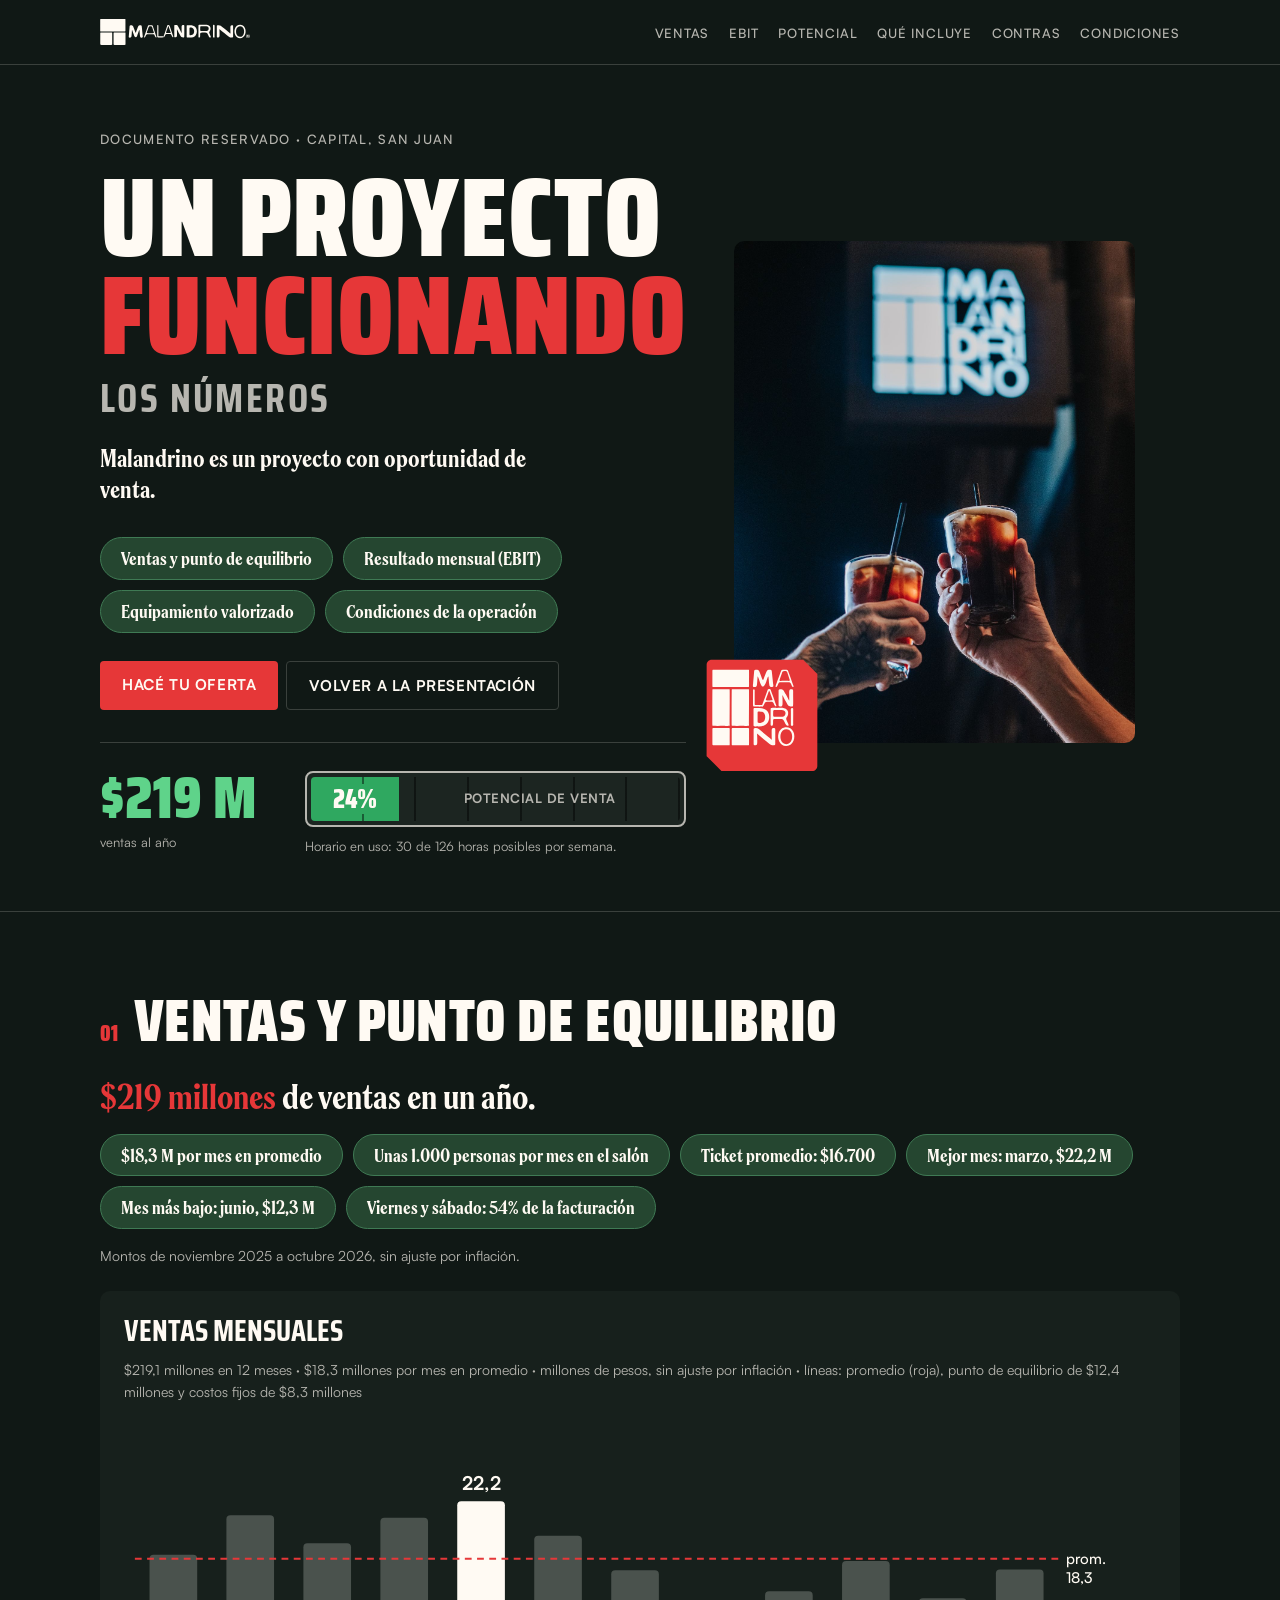
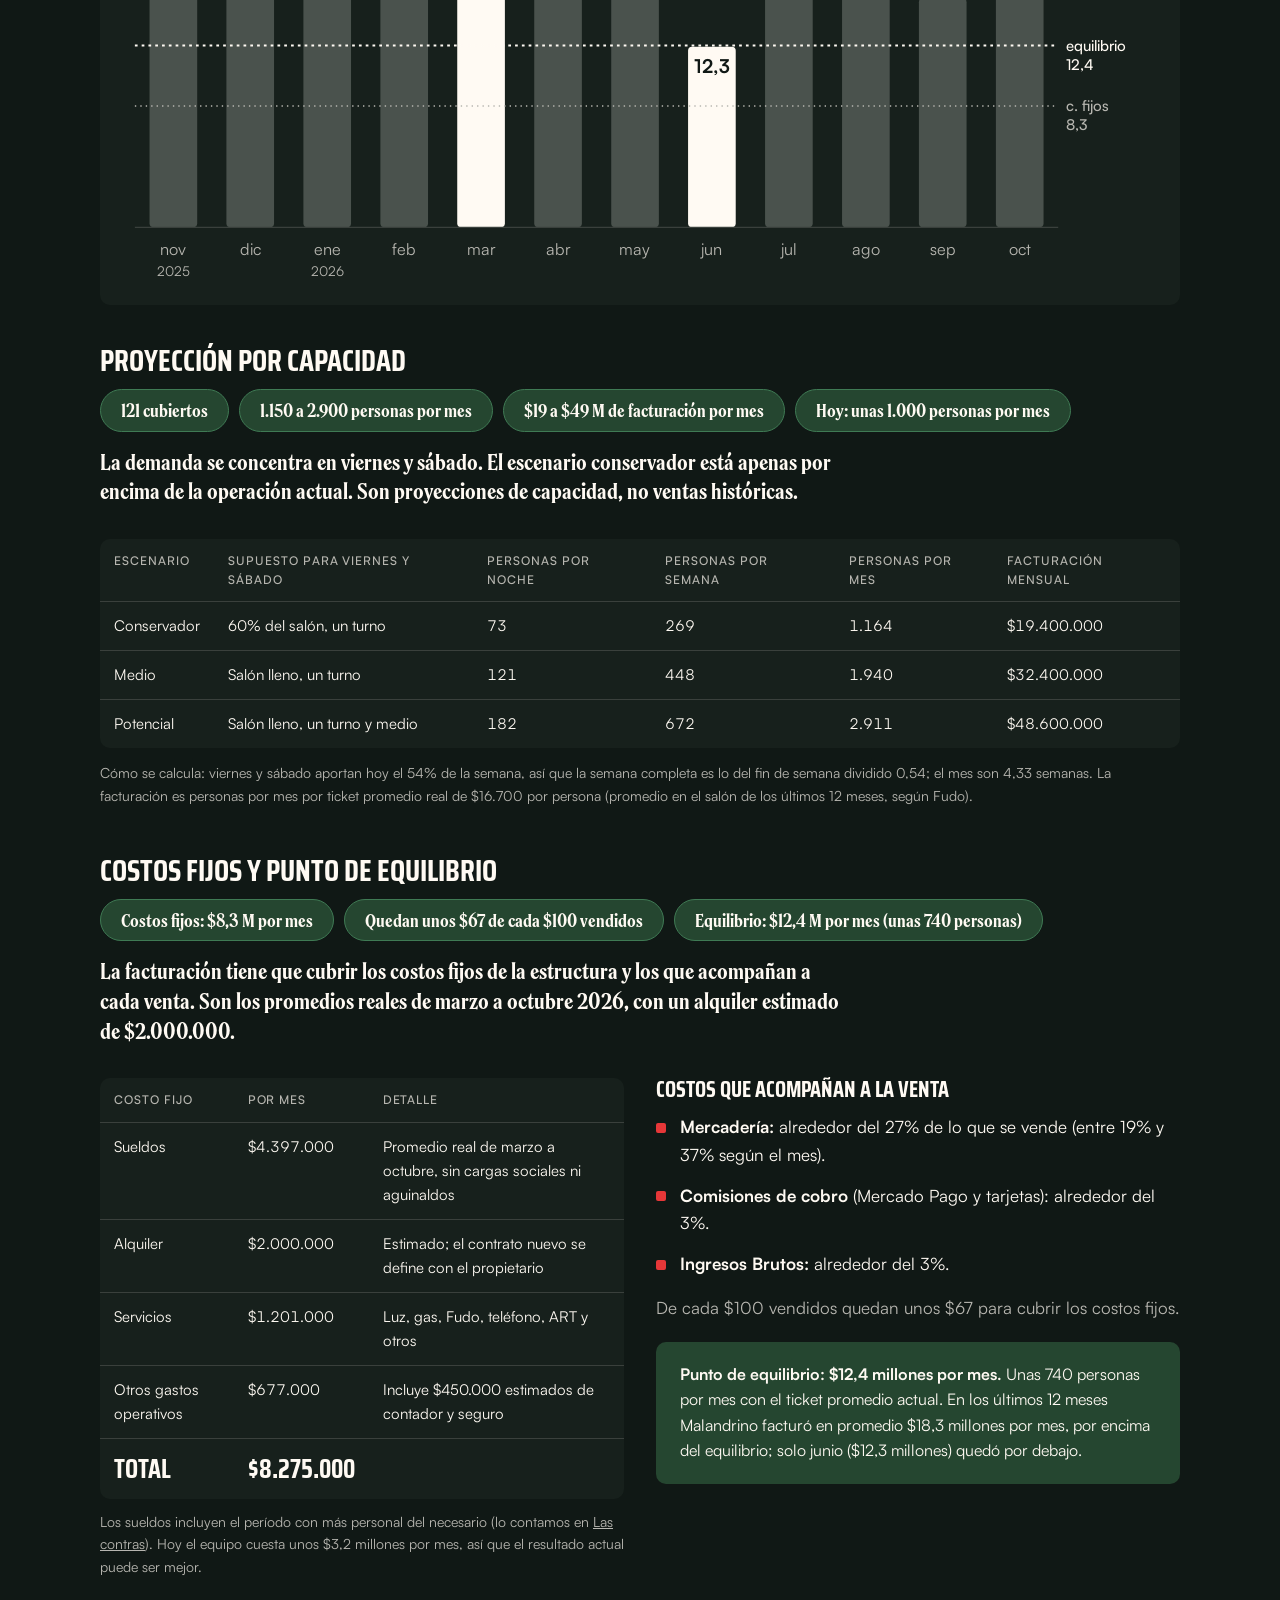
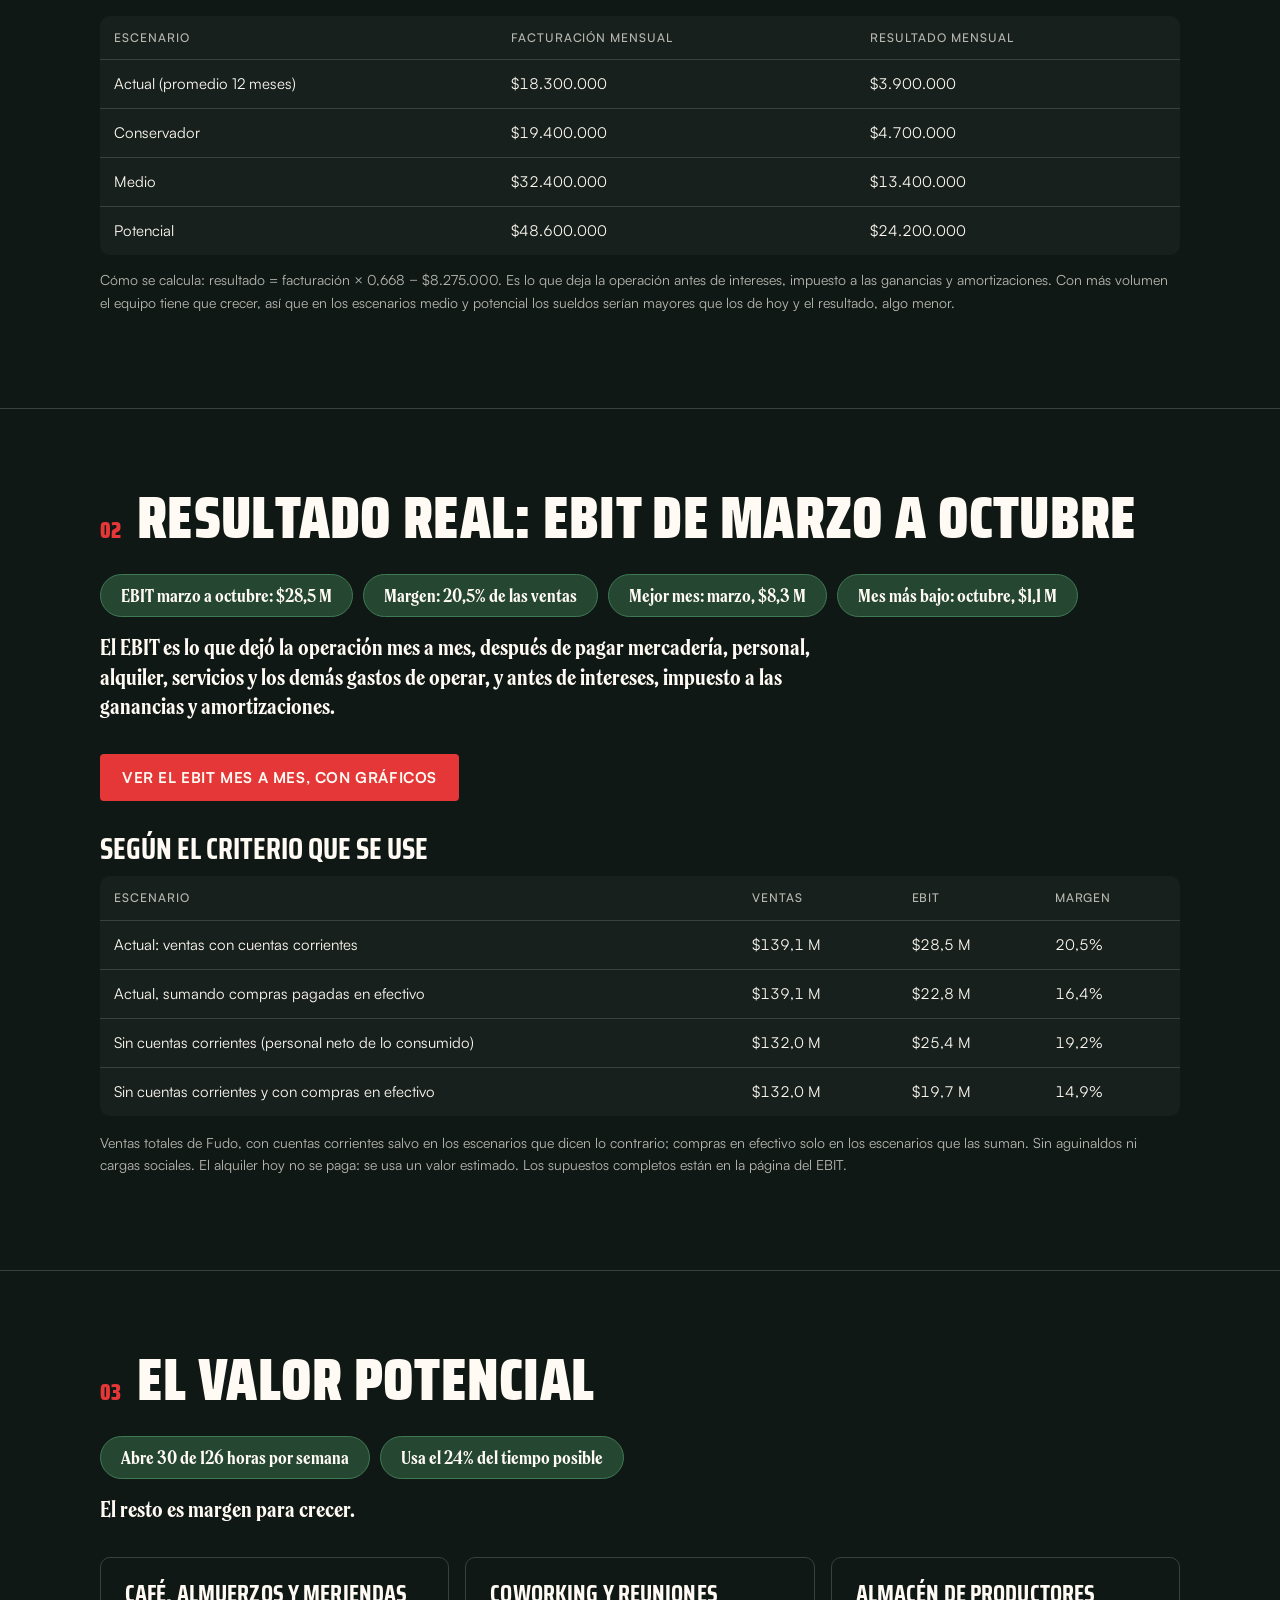
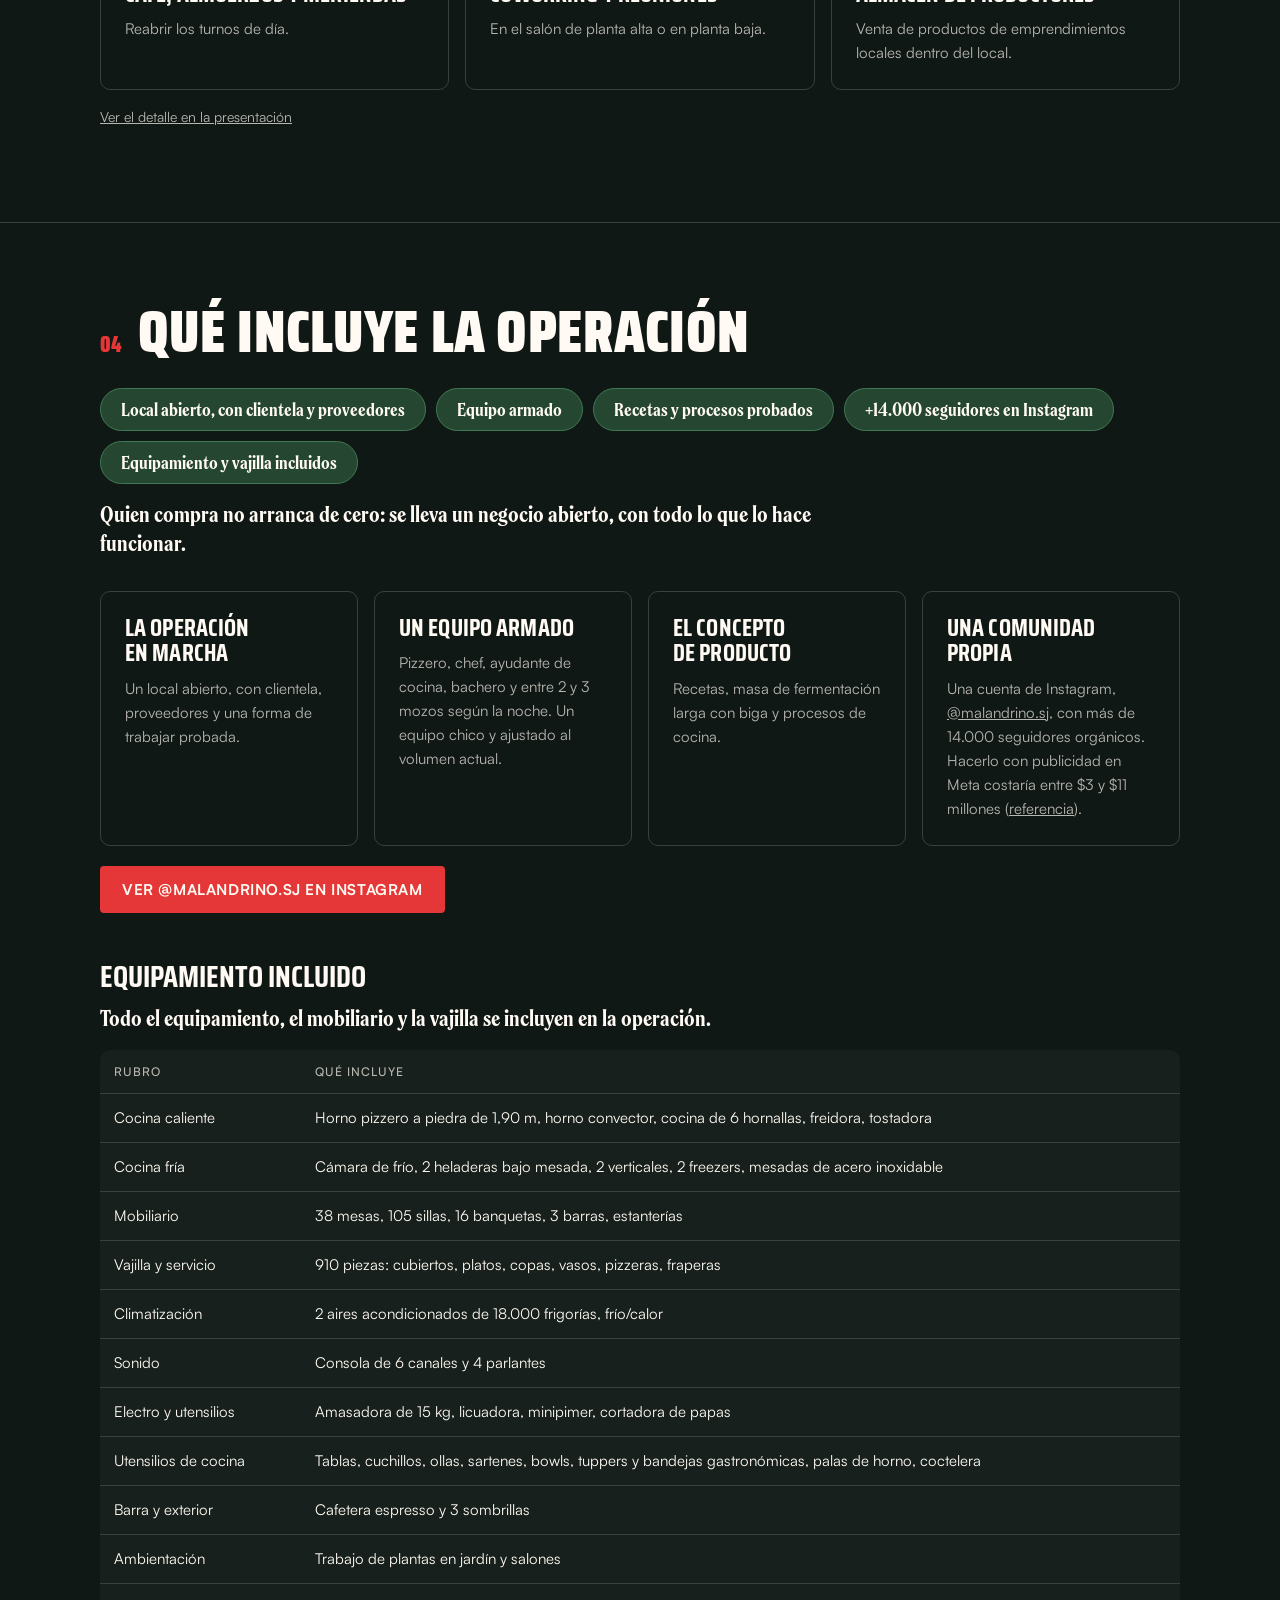
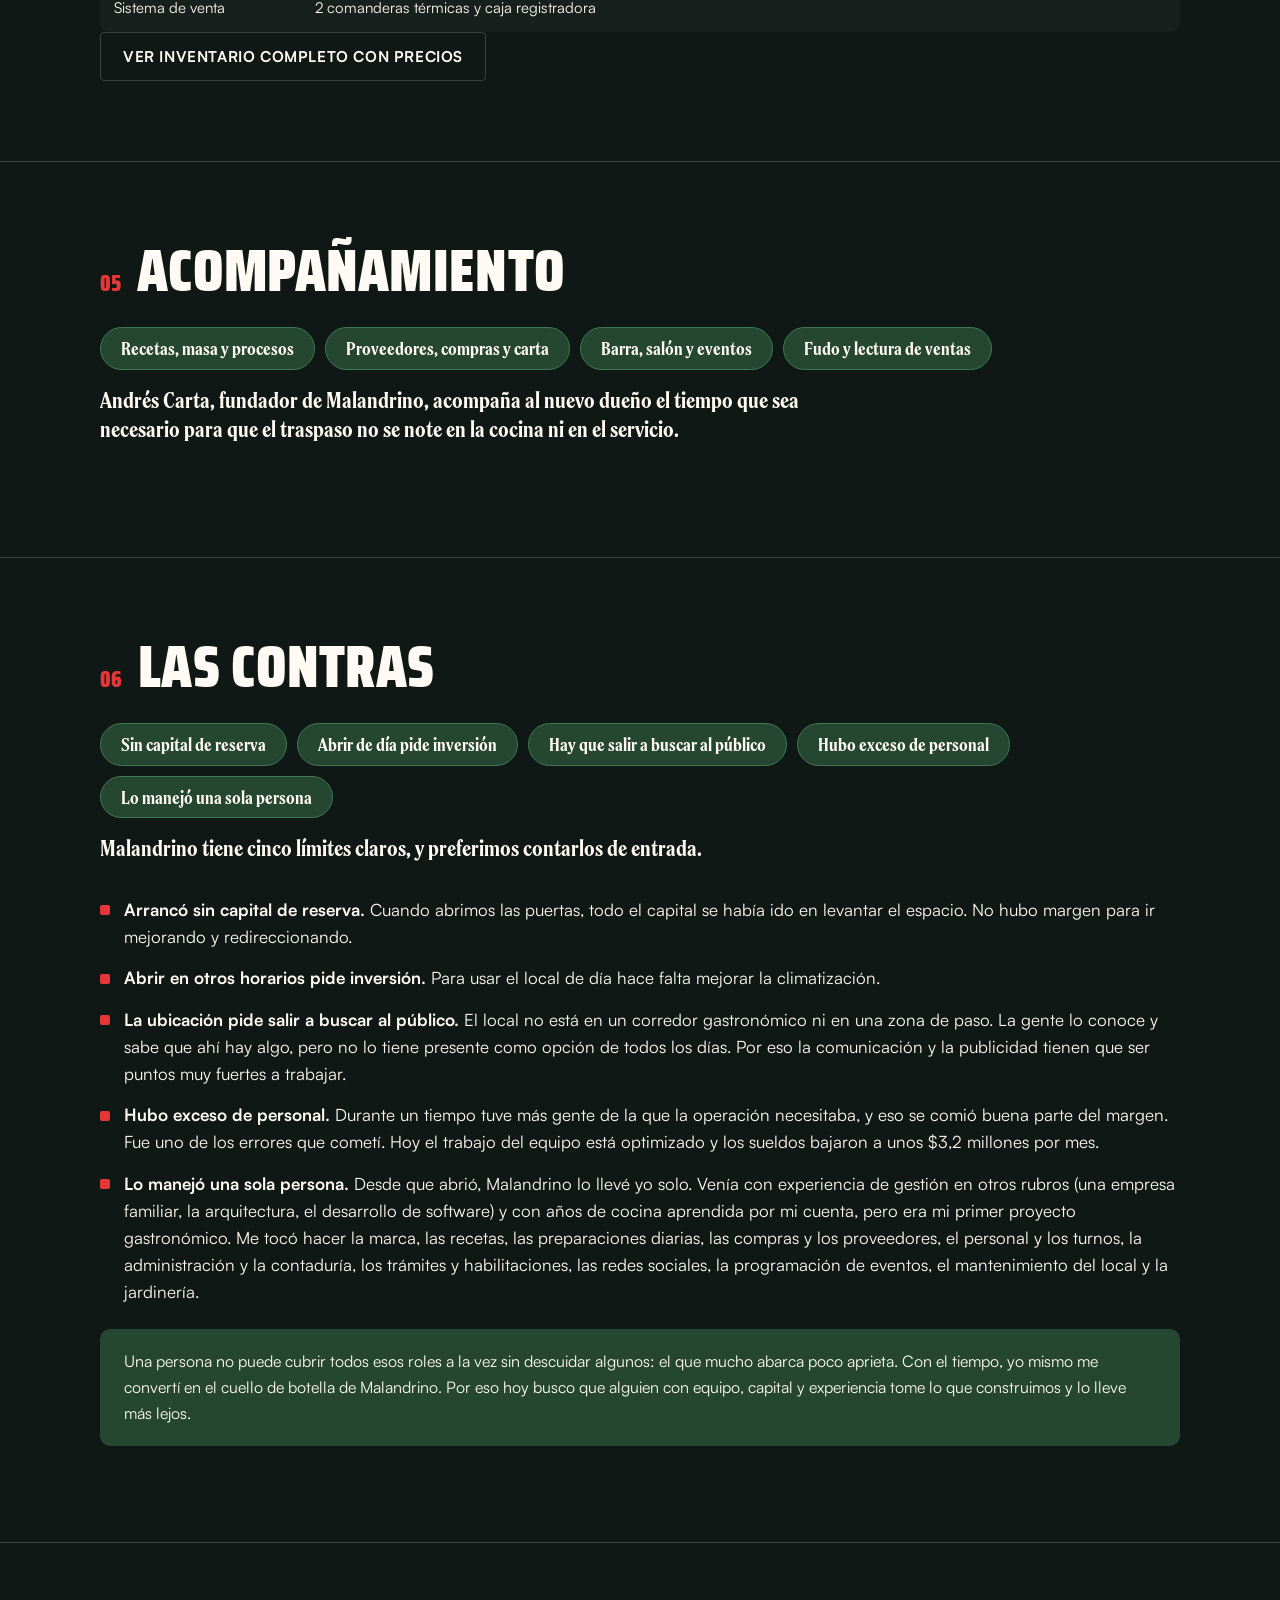
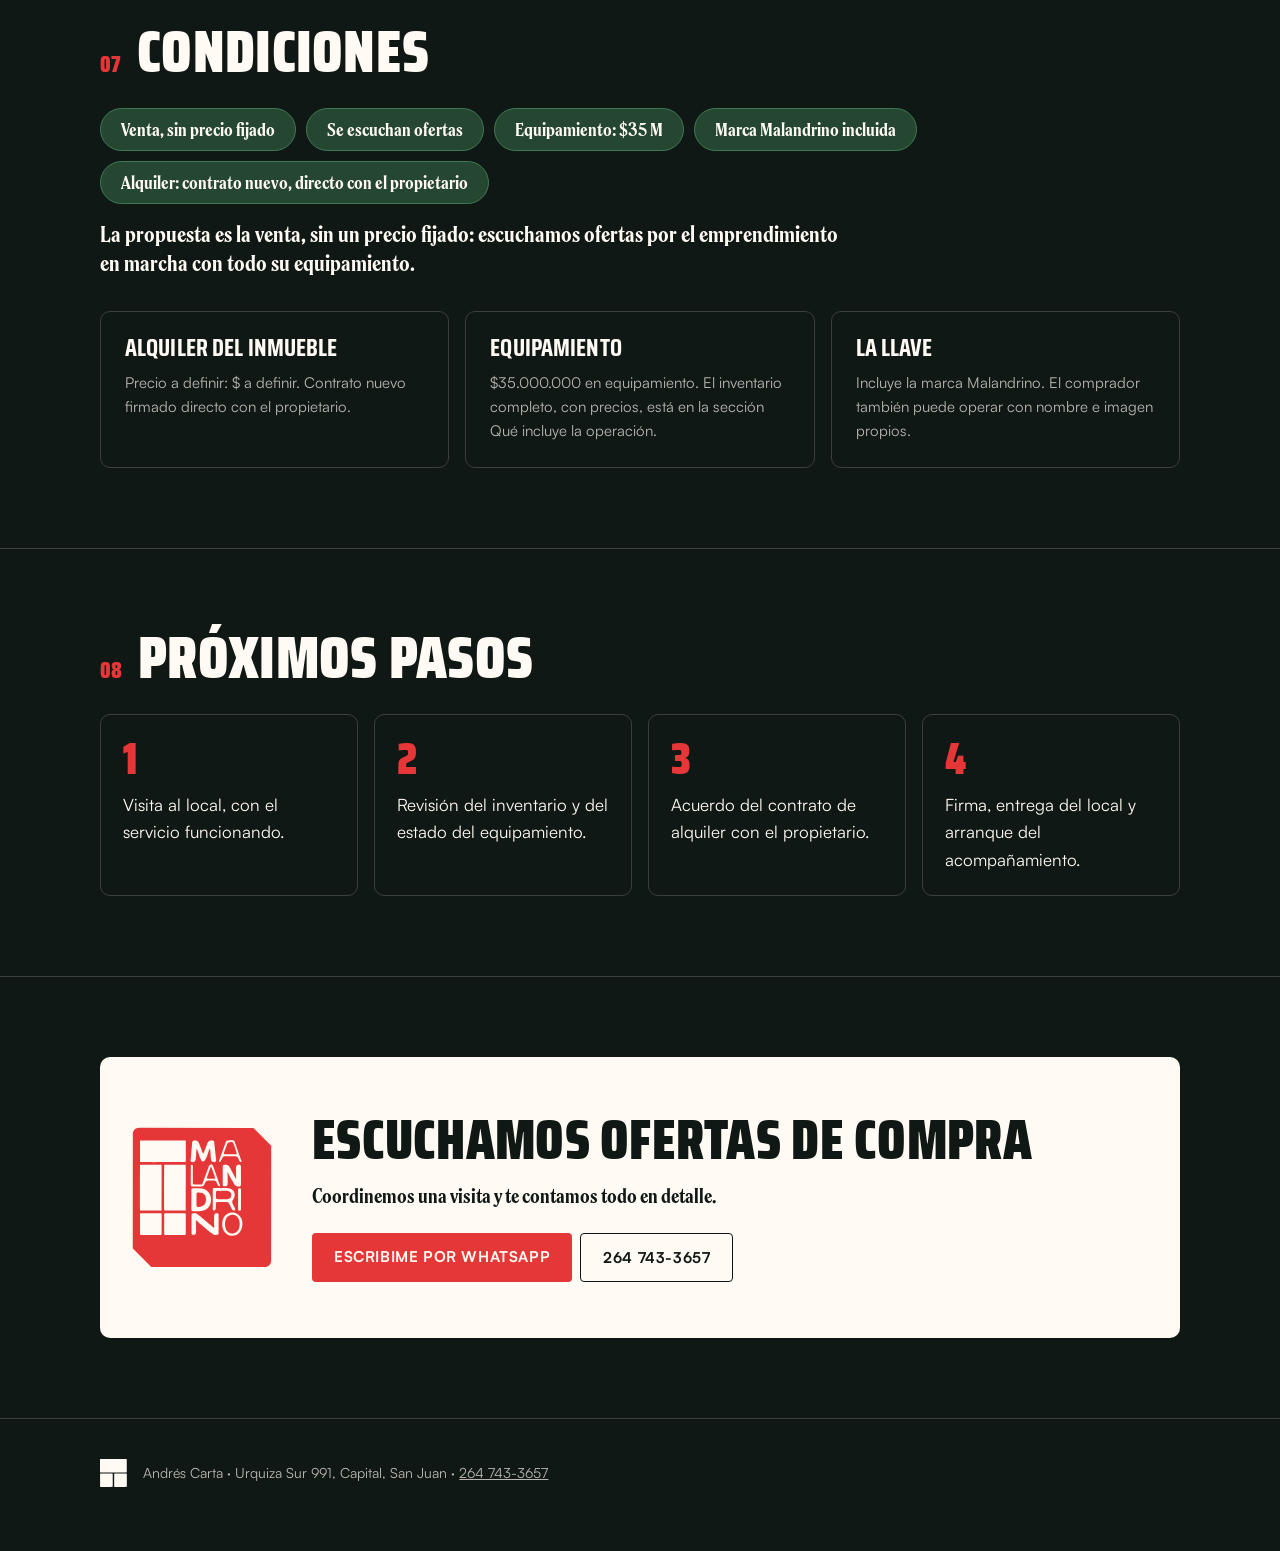
==== commit d31ea353: "Números: costos fijos, equilibrio y escenarios igualados con la estructura real del EBIT (alquiler $" ====
--- a/datos.01/index.html
+++ b/datos.01/index.html
@@ -58,15 +58,15 @@
   <div class="wrap">
     <div class="sec-head"><span class="num">01</span><h2>Ventas y punto de equilibrio</h2></div>
     <p class="cifra"><span>$219 millones</span> de ventas en un año.</p>
-    <ul class="pills sec"><li>$18,3 M por mes en promedio</li><li>~1.000 personas por mes en el salón</li><li>Ticket promedio: $16.700</li><li>Mejor mes: marzo, $22,2 M</li><li>Mes más bajo: junio, $12,3 M</li><li>Viernes y sábado: 54% de la facturación</li></ul>
+    <ul class="pills sec"><li>$18,3 M por mes en promedio</li><li>Unas 1.000 personas por mes en el salón</li><li>Ticket promedio: $16.700</li><li>Mejor mes: marzo, $22,2 M</li><li>Mes más bajo: junio, $12,3 M</li><li>Viernes y sábado: 54% de la facturación</li></ul>
     <p class="muted small" style="margin:0 0 24px">Montos de noviembre 2025 a octubre 2026, sin ajuste por inflación.</p>
     <div class="chart-box">
       <p class="tbl-title">Ventas mensuales</p>
-      <p class="muted small" style="margin:0 0 16px">$219,1 millones en 12 meses · $18,3 millones por mes en promedio · millones de pesos, sin ajuste por inflación · líneas: promedio (roja), punto de equilibrio de $12,8 millones y costos fijos de $8,2 millones</p>
-      <div class="scroll"><svg class="chart" viewBox="0 0 760 340" role="img" aria-label="Ventas mensuales de Malandrino, noviembre 2025 a octubre 2026: $219,1 millones en 12 meses, $18,3 millones por mes en promedio. Punto de equilibrio: $12,8 millones por mes; costos fijos: $8,2 millones por mes. Solo junio quedó por debajo del equilibrio."><rect x="18.8" y="99.2" width="35.1" height="200.8" rx="3" fill="#4a524d"><title>nov 25: $18,5 millones</title></rect><text x="36.3" y="320" text-anchor="middle" class="m">nov</text><text x="36.3" y="336" text-anchor="middle" class="a">2025</text><rect x="75.4" y="70.2" width="35.1" height="229.8" rx="3" fill="#4a524d"><title>dic 25: $21,2 millones</title></rect><text x="93.0" y="320" text-anchor="middle" class="m">dic</text><rect x="132.1" y="90.7" width="35.1" height="209.3" rx="3" fill="#4a524d"><title>ene 26: $19,3 millones</title></rect><text x="149.7" y="320" text-anchor="middle" class="m">ene</text><text x="149.7" y="336" text-anchor="middle" class="a">2026</text><rect x="188.8" y="72.0" width="35.1" height="228.0" rx="3" fill="#4a524d"><title>feb 26: $21,1 millones</title></rect><text x="206.3" y="320" text-anchor="middle" class="m">feb</text><rect x="245.4" y="59.8" width="35.1" height="240.2" rx="3" fill="#fffaf3"><title>mar 26: $22,2 millones</title></rect><text x="263.0" y="51.8" text-anchor="middle" class="v">22,2</text><text x="263.0" y="320" text-anchor="middle" class="m">mar</text><rect x="302.1" y="85.2" width="35.1" height="214.8" rx="3" fill="#4a524d"><title>abr 26: $19,8 millones</title></rect><text x="319.7" y="320" text-anchor="middle" class="m">abr</text><rect x="358.8" y="110.7" width="35.1" height="189.3" rx="3" fill="#4a524d"><title>may 26: $17,5 millones</title></rect><text x="376.3" y="320" text-anchor="middle" class="m">may</text><rect x="415.4" y="167.0" width="35.1" height="133.0" rx="3" fill="#fffaf3"><title>jun 26: $12,3 millones</title></rect><text x="433.0" y="186.0" text-anchor="middle" class="v" style="fill:#101815">12,3</text><text x="433.0" y="320" text-anchor="middle" class="m">jun</text><rect x="472.1" y="126.2" width="35.1" height="173.8" rx="3" fill="#4a524d"><title>jul 26: $16,0 millones</title></rect><text x="489.7" y="320" text-anchor="middle" class="m">jul</text><rect x="528.8" y="103.9" width="35.1" height="196.1" rx="3" fill="#4a524d"><title>ago 26: $18,1 millones</title></rect><text x="546.3" y="320" text-anchor="middle" class="m">ago</text><rect x="585.4" y="131.2" width="35.1" height="168.8" rx="3" fill="#4a524d"><title>sep 26: $15,6 millones</title></rect><text x="603.0" y="320" text-anchor="middle" class="m">sep</text><rect x="642.1" y="110.1" width="35.1" height="189.9" rx="3" fill="#4a524d"><title>oct 26: $17,5 millones</title></rect><text x="659.7" y="320" text-anchor="middle" class="m">oct</text><line x1="8" x2="688" y1="102.2" y2="102.2" stroke="#e63738" stroke-width="1.5" stroke-dasharray="5 4"/><text x="694" y="106.2" class="p">prom.</text><text x="694" y="120.2" class="p">18,3</text><line x1="8" x2="688" y1="161.6" y2="161.6" stroke="#fffaf3" stroke-width="1.5" stroke-dasharray="2 3"/><text x="694" y="165.6" class="p">equilibrio</text><text x="694" y="179.6" class="p">12,8</text><line x1="8" x2="688" y1="211.5" y2="211.5" stroke="#b7b6b0" stroke-width="1" stroke-dasharray="1 3"/><text x="694" y="215.5" class="p" style="fill:#b7b6b0">c. fijos</text><text x="694" y="229.5" class="p" style="fill:#b7b6b0">8,2</text><line x1="8" x2="688" y1="300" y2="300" stroke="#3a403c"/></svg></div>
+      <p class="muted small" style="margin:0 0 16px">$219,1 millones en 12 meses · $18,3 millones por mes en promedio · millones de pesos, sin ajuste por inflación · líneas: promedio (roja), punto de equilibrio de $12,4 millones y costos fijos de $8,3 millones</p>
+      <div class="scroll"><svg class="chart" viewBox="0 0 760 340" role="img" aria-label="Ventas mensuales de Malandrino, noviembre 2025 a octubre 2026: $219,1 millones en 12 meses, $18,3 millones por mes en promedio. Punto de equilibrio: $12,4 millones por mes; costos fijos: $8,3 millones por mes. Solo junio quedó por debajo del equilibrio."><rect x="18.8" y="99.2" width="35.1" height="200.8" rx="3" fill="#4a524d"><title>nov 25: $18,5 millones</title></rect><text x="36.3" y="320" text-anchor="middle" class="m">nov</text><text x="36.3" y="336" text-anchor="middle" class="a">2025</text><rect x="75.4" y="70.2" width="35.1" height="229.8" rx="3" fill="#4a524d"><title>dic 25: $21,2 millones</title></rect><text x="93.0" y="320" text-anchor="middle" class="m">dic</text><rect x="132.1" y="90.7" width="35.1" height="209.3" rx="3" fill="#4a524d"><title>ene 26: $19,3 millones</title></rect><text x="149.7" y="320" text-anchor="middle" class="m">ene</text><text x="149.7" y="336" text-anchor="middle" class="a">2026</text><rect x="188.8" y="72.0" width="35.1" height="228.0" rx="3" fill="#4a524d"><title>feb 26: $21,1 millones</title></rect><text x="206.3" y="320" text-anchor="middle" class="m">feb</text><rect x="245.4" y="59.8" width="35.1" height="240.2" rx="3" fill="#fffaf3"><title>mar 26: $22,2 millones</title></rect><text x="263.0" y="51.8" text-anchor="middle" class="v">22,2</text><text x="263.0" y="320" text-anchor="middle" class="m">mar</text><rect x="302.1" y="85.2" width="35.1" height="214.8" rx="3" fill="#4a524d"><title>abr 26: $19,8 millones</title></rect><text x="319.7" y="320" text-anchor="middle" class="m">abr</text><rect x="358.8" y="110.7" width="35.1" height="189.3" rx="3" fill="#4a524d"><title>may 26: $17,5 millones</title></rect><text x="376.3" y="320" text-anchor="middle" class="m">may</text><rect x="415.4" y="167.0" width="35.1" height="133.0" rx="3" fill="#fffaf3"><title>jun 26: $12,3 millones</title></rect><text x="433.0" y="186.0" text-anchor="middle" class="v" style="fill:#101815">12,3</text><text x="433.0" y="320" text-anchor="middle" class="m">jun</text><rect x="472.1" y="126.2" width="35.1" height="173.8" rx="3" fill="#4a524d"><title>jul 26: $16,0 millones</title></rect><text x="489.7" y="320" text-anchor="middle" class="m">jul</text><rect x="528.8" y="103.9" width="35.1" height="196.1" rx="3" fill="#4a524d"><title>ago 26: $18,1 millones</title></rect><text x="546.3" y="320" text-anchor="middle" class="m">ago</text><rect x="585.4" y="131.2" width="35.1" height="168.8" rx="3" fill="#4a524d"><title>sep 26: $15,6 millones</title></rect><text x="603.0" y="320" text-anchor="middle" class="m">sep</text><rect x="642.1" y="110.1" width="35.1" height="189.9" rx="3" fill="#4a524d"><title>oct 26: $17,5 millones</title></rect><text x="659.7" y="320" text-anchor="middle" class="m">oct</text><line x1="8" x2="688" y1="102.2" y2="102.2" stroke="#e63738" stroke-width="1.5" stroke-dasharray="5 4"/><text x="694" y="106.2" class="p">prom.</text><text x="694" y="120.2" class="p">18,3</text><line x1="8" x2="688" y1="166.1" y2="166.1" stroke="#fffaf3" stroke-width="1.5" stroke-dasharray="2 3"/><text x="694" y="170.1" class="p">equilibrio</text><text x="694" y="184.1" class="p">12,4</text><line x1="8" x2="688" y1="210.6" y2="210.6" stroke="#b7b6b0" stroke-width="1" stroke-dasharray="1 3"/><text x="694" y="214.6" class="p" style="fill:#b7b6b0">c. fijos</text><text x="694" y="228.6" class="p" style="fill:#b7b6b0">8,3</text><line x1="8" x2="688" y1="300" y2="300" stroke="#3a403c"/></svg></div>
     </div>
     <p class="tbl-title">Proyección por capacidad</p>
-    <ul class="pills sec"><li>121 cubiertos</li><li>1.150 a 2.900 personas por mes</li><li>$19 a $49 M de facturación por mes</li><li>Hoy: ~1.000 personas por mes</li></ul>
+    <ul class="pills sec"><li>121 cubiertos</li><li>1.150 a 2.900 personas por mes</li><li>$19 a $49 M de facturación por mes</li><li>Hoy: unas 1.000 personas por mes</li></ul>
     <p class="intro">La demanda se concentra en viernes y sábado. El escenario conservador está apenas por encima de la operación actual. Son proyecciones de capacidad, no ventas históricas.</p>
     <div class="scroll">
       <table>
@@ -79,48 +79,41 @@
     <p class="muted small">Cómo se calcula: viernes y sábado aportan hoy el 54% de la semana, así que la semana completa es lo del fin de semana dividido 0,54; el mes son 4,33 semanas. La facturación es personas por mes por ticket promedio real de $16.700 por persona (promedio en el salón de los últimos 12 meses, según Fudo).</p>
 
     <p class="tbl-title" style="margin-top:48px">Costos fijos y punto de equilibrio</p>
-    <ul class="pills sec"><li>Costos fijos: $8,2 M por mes</li><li>Quedan ~$64 de cada $100 vendidos</li><li>Equilibrio: $12,8 M por mes (~770 personas)</li></ul>
-    <p class="intro">La facturación tiene que cubrir los costos fijos de la estructura y los que acompañan a cada venta. Números con la estructura actual y el alquiler del contrato nuevo.</p>
+    <ul class="pills sec"><li>Costos fijos: $8,3 M por mes</li><li>Quedan unos $67 de cada $100 vendidos</li><li>Equilibrio: $12,4 M por mes (unas 740 personas)</li></ul>
+    <p class="intro">La facturación tiene que cubrir los costos fijos de la estructura y los que acompañan a cada venta. Son los promedios reales de marzo a octubre 2026, con un alquiler estimado de $2.000.000.</p>
     <div class="two">
       <div class="scroll">
         <table>
           <tr><th>Costo fijo</th><th>Por mes</th><th>Detalle</th></tr>
-          <tr><td>Sueldos</td><td class="n">$3.200.000</td><td>Equipo actual, sin cargas sociales</td></tr>
-          <tr><td>Alquiler</td><td class="n">$3.000.000</td><td>Contrato nuevo con el propietario</td></tr>
-          <tr><td>Luz (Naturgy)</td><td class="n">$800.000</td><td></td></tr>
-          <tr><td>Gas (EcoGas)</td><td class="n">$324.000</td><td></td></tr>
-          <tr><td>Contador</td><td class="n">$300.000</td><td>Estimado</td></tr>
-          <tr><td>Mantenimiento</td><td class="n">$200.000</td><td>Estimado</td></tr>
-          <tr><td>Seguro</td><td class="n">$150.000</td><td>Estimado</td></tr>
-          <tr><td>Fudo</td><td class="n">$100.000</td><td>Sistema de ventas</td></tr>
-          <tr><td>Riego</td><td class="n">$60.000</td><td></td></tr>
-          <tr><td>Jardinería</td><td class="n">$30.000</td><td></td></tr>
-          <tr><td>Internet</td><td class="n">$25.000</td><td></td></tr>
-          <tr class="total"><td>Total</td><td class="n">$8.189.000</td><td></td></tr>
+          <tr><td>Sueldos</td><td class="n">$4.397.000</td><td>Promedio real de marzo a octubre, sin cargas sociales ni aguinaldos</td></tr>
+          <tr><td>Alquiler</td><td class="n">$2.000.000</td><td>Estimado; el contrato nuevo se define con el propietario</td></tr>
+          <tr><td>Servicios</td><td class="n">$1.201.000</td><td>Luz, gas, Fudo, teléfono, ART y otros</td></tr>
+          <tr><td>Otros gastos operativos</td><td class="n">$677.000</td><td>Incluye $450.000 estimados de contador y seguro</td></tr>
+          <tr class="total"><td>Total</td><td class="n">$8.275.000</td><td></td></tr>
         </table>
-        <p class="muted small" style="margin-top:12px">Los sueldos son los del equipo de hoy, ya ajustado: durante un tiempo hubo más personal del necesario (lo contamos en <a href="#contras">Las contras</a>).</p>
+        <p class="muted small" style="margin-top:12px">Los sueldos incluyen el período con más personal del necesario (lo contamos en <a href="#contras">Las contras</a>). Hoy el equipo cuesta unos $3,2 millones por mes, así que el resultado actual puede ser mejor.</p>
       </div>
       <div>
         <p class="tbl-title" style="font-size:22px">Costos que acompañan a la venta</p>
         <ul class="clean">
-          <li><strong>Mercadería:</strong> no más del 30% de lo que se vende.</li>
+          <li><strong>Mercadería:</strong> alrededor del 27% de lo que se vende (entre 19% y 37% según el mes).</li>
           <li><strong>Comisiones de cobro</strong> (Mercado Pago y tarjetas): alrededor del 3%.</li>
           <li><strong>Ingresos Brutos:</strong> alrededor del 3%.</li>
         </ul>
-        <p class="muted">De cada $100 vendidos quedan unos $64 para cubrir los costos fijos.</p>
-        <div class="note" style="margin-top:20px"><strong>Punto de equilibrio: $12,8 millones por mes.</strong> Unas 770 personas por mes con el ticket promedio actual. En los últimos 12 meses Malandrino facturó en promedio $18,3 millones por mes, por encima del equilibrio; solo junio ($12,3 millones) quedó por debajo.</div>
+        <p class="muted">De cada $100 vendidos quedan unos $67 para cubrir los costos fijos.</p>
+        <div class="note" style="margin-top:20px"><strong>Punto de equilibrio: $12,4 millones por mes.</strong> Unas 740 personas por mes con el ticket promedio actual. En los últimos 12 meses Malandrino facturó en promedio $18,3 millones por mes, por encima del equilibrio; solo junio ($12,3 millones) quedó por debajo.</div>
       </div>
     </div>
     <div class="scroll" style="margin-top:24px">
       <table>
         <tr><th>Escenario</th><th>Facturación mensual</th><th>Resultado mensual</th></tr>
-          <tr><td>Actual (promedio 12 meses)</td><td class="n">$18.300.000</td><td class="n">$3.500.000</td></tr>
-          <tr><td>Conservador</td><td class="n">$19.400.000</td><td class="n">$4.200.000</td></tr>
-          <tr><td>Medio</td><td class="n">$32.400.000</td><td class="n">$12.500.000</td></tr>
-          <tr><td>Potencial</td><td class="n">$48.600.000</td><td class="n">$22.900.000</td></tr>
+          <tr><td>Actual (promedio 12 meses)</td><td class="n">$18.300.000</td><td class="n">$3.900.000</td></tr>
+          <tr><td>Conservador</td><td class="n">$19.400.000</td><td class="n">$4.700.000</td></tr>
+          <tr><td>Medio</td><td class="n">$32.400.000</td><td class="n">$13.400.000</td></tr>
+          <tr><td>Potencial</td><td class="n">$48.600.000</td><td class="n">$24.200.000</td></tr>
       </table>
     </div>
-    <p class="muted small">Cómo se calcula: resultado = facturación × 0,64 − $8.189.000. Es lo que deja la operación antes de intereses, impuesto a las ganancias y amortizaciones. Con más volumen el equipo tiene que crecer, así que en los escenarios medio y potencial los sueldos serían mayores que los de hoy y el resultado, algo menor.</p>
+    <p class="muted small">Cómo se calcula: resultado = facturación × 0,668 − $8.275.000. Es lo que deja la operación antes de intereses, impuesto a las ganancias y amortizaciones. Con más volumen el equipo tiene que crecer, así que en los escenarios medio y potencial los sueldos serían mayores que los de hoy y el resultado, algo menor.</p>
   </div>
 </section>
 
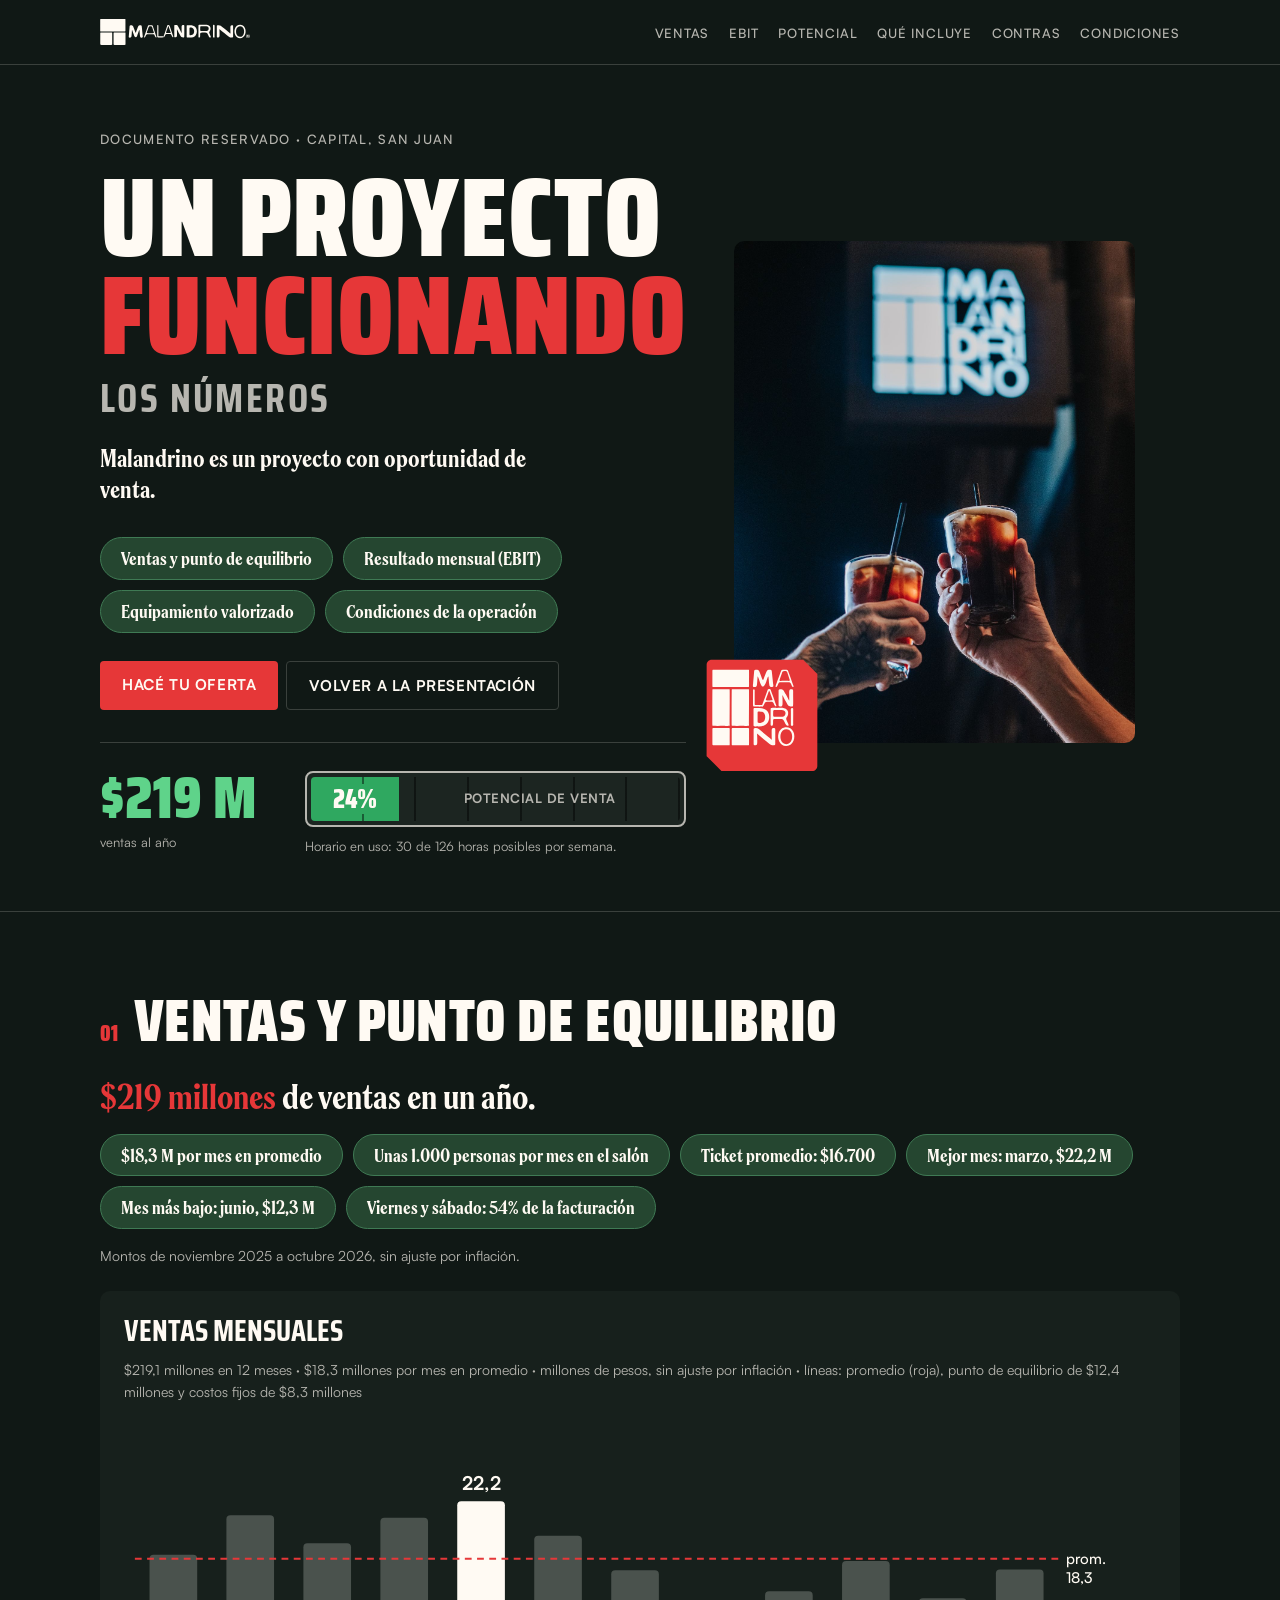
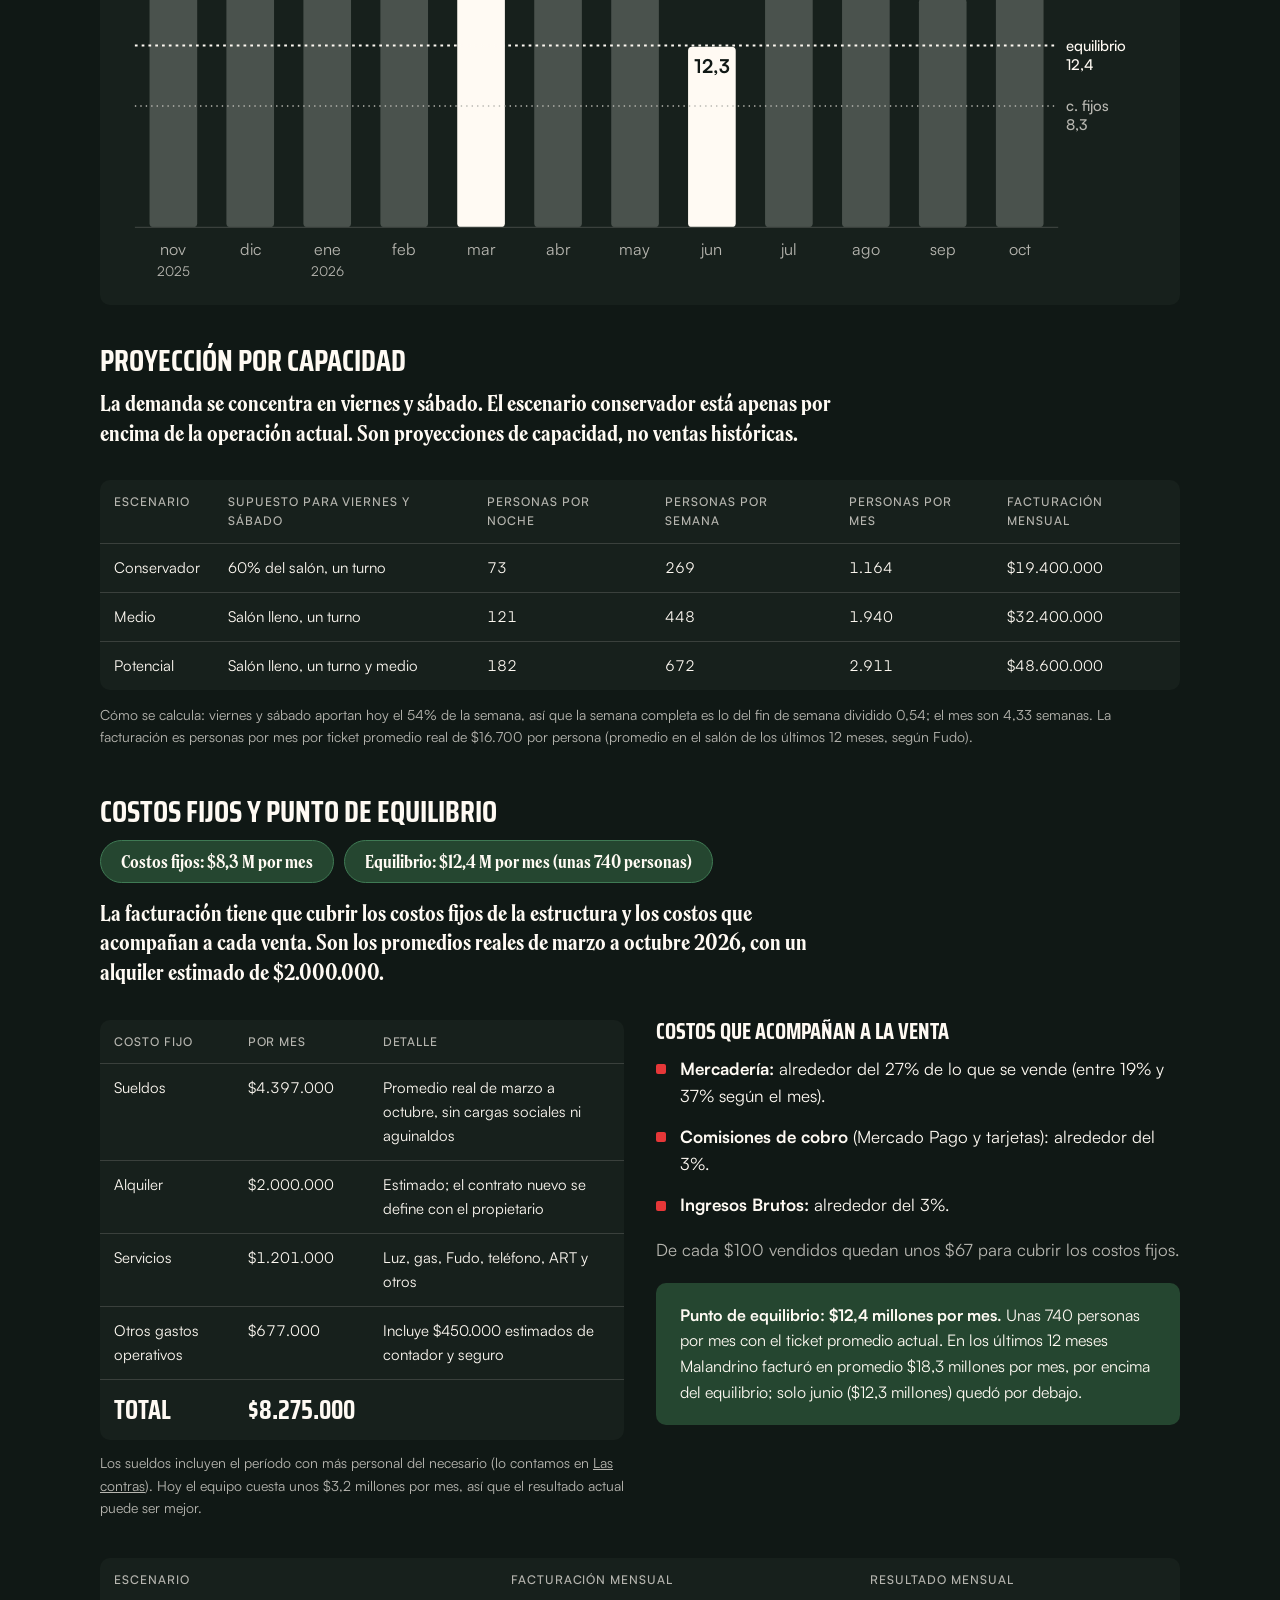
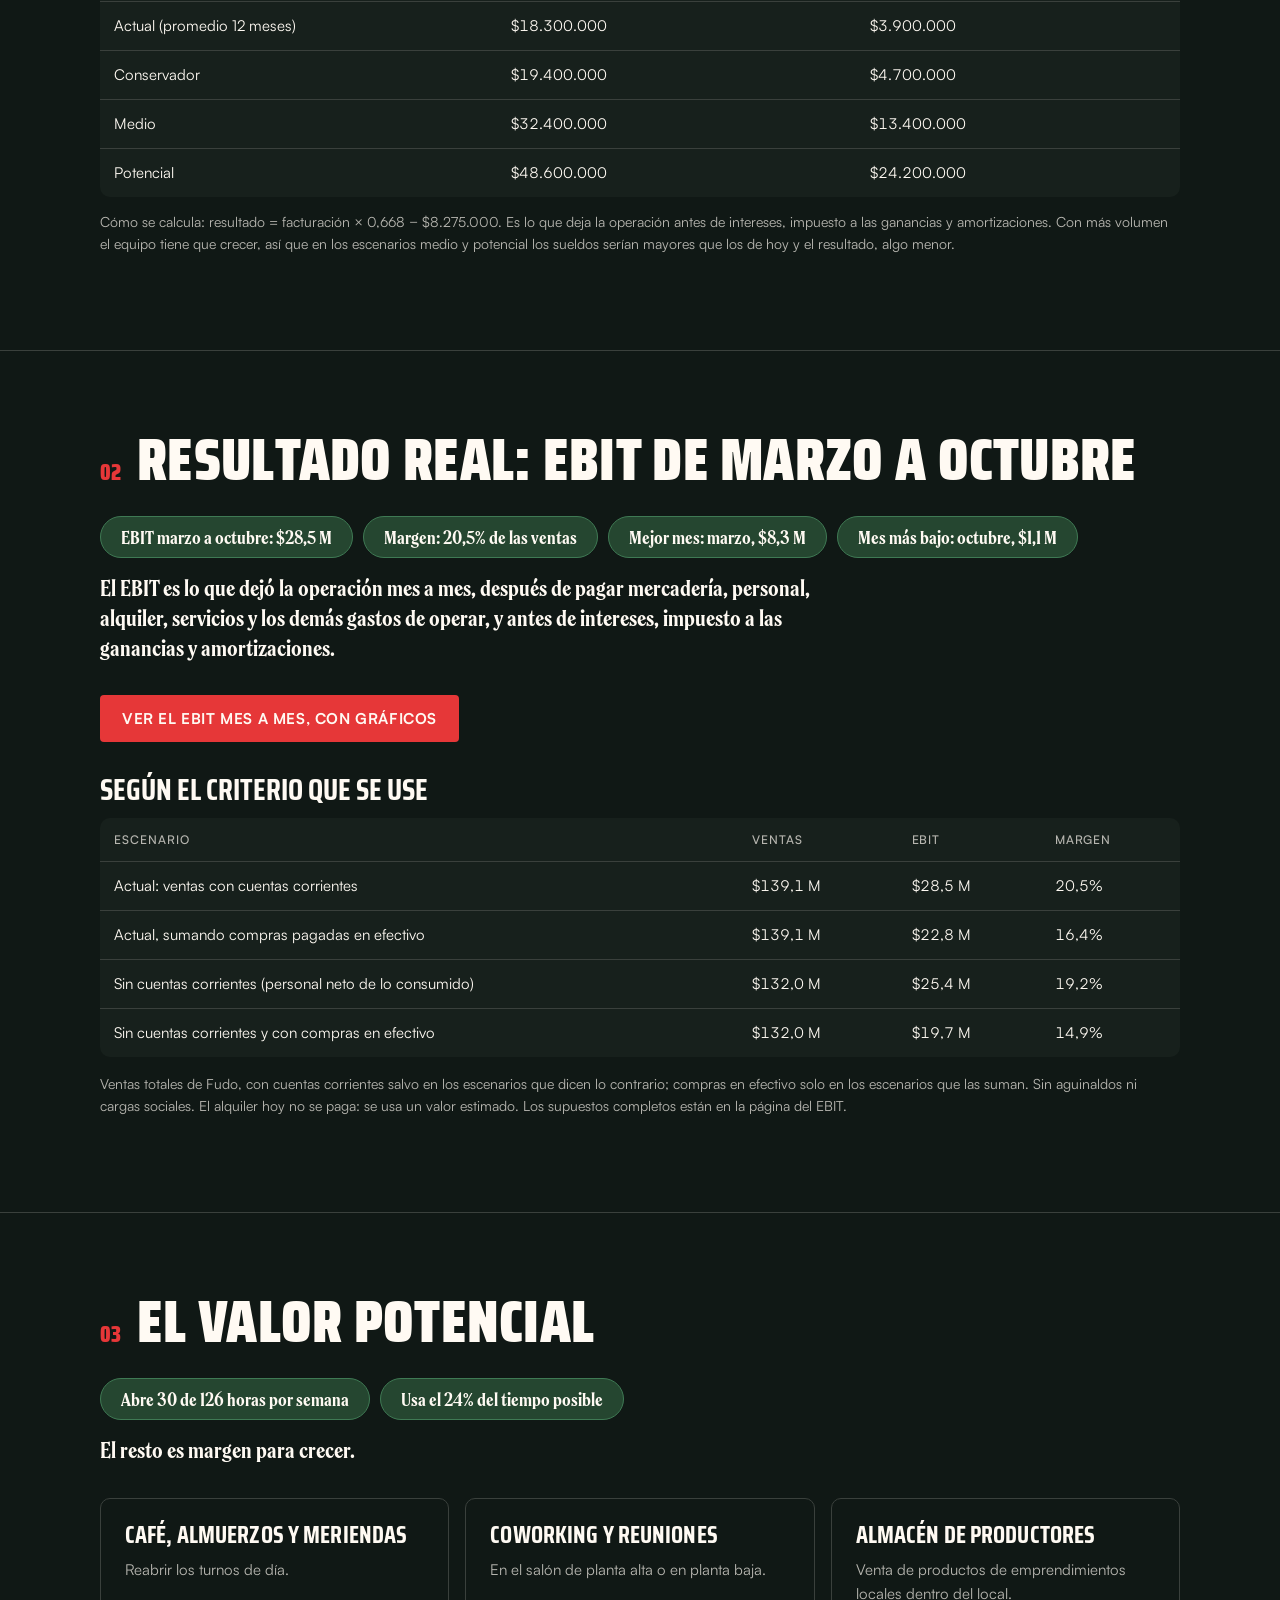
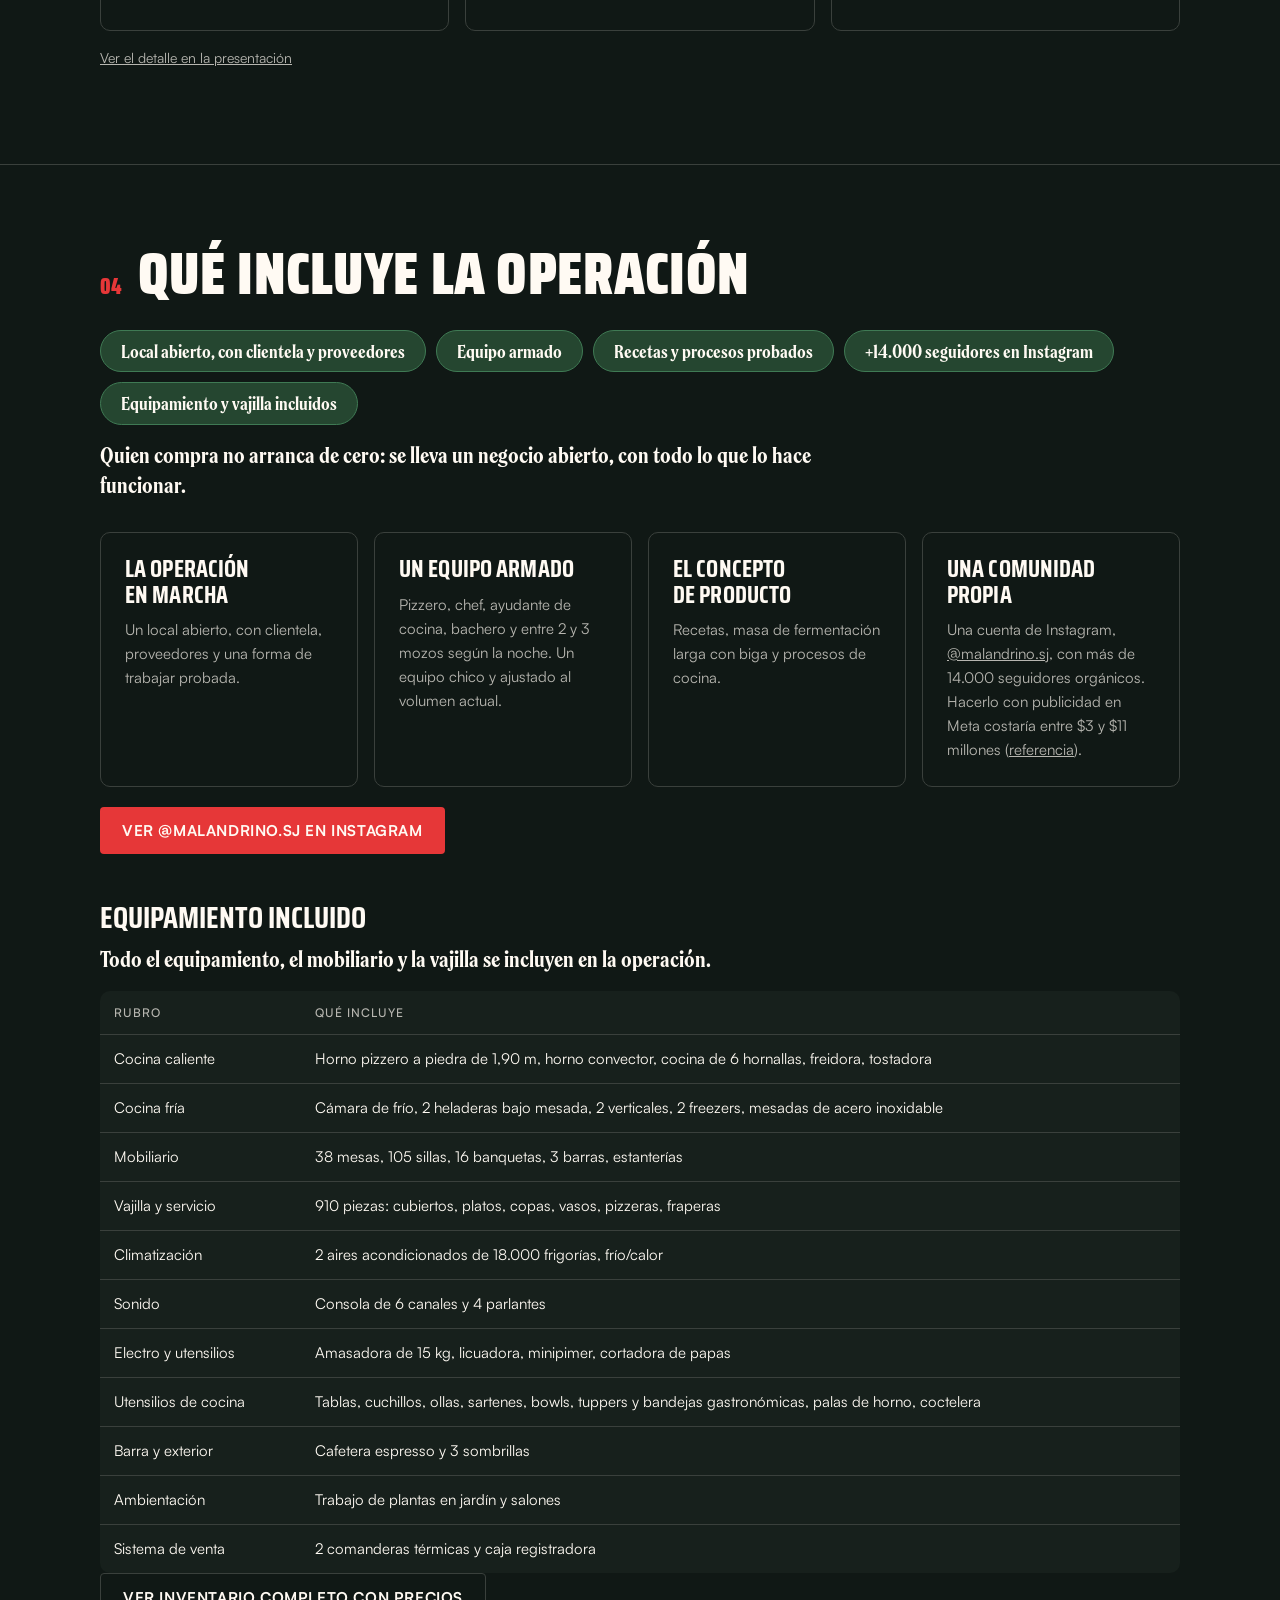
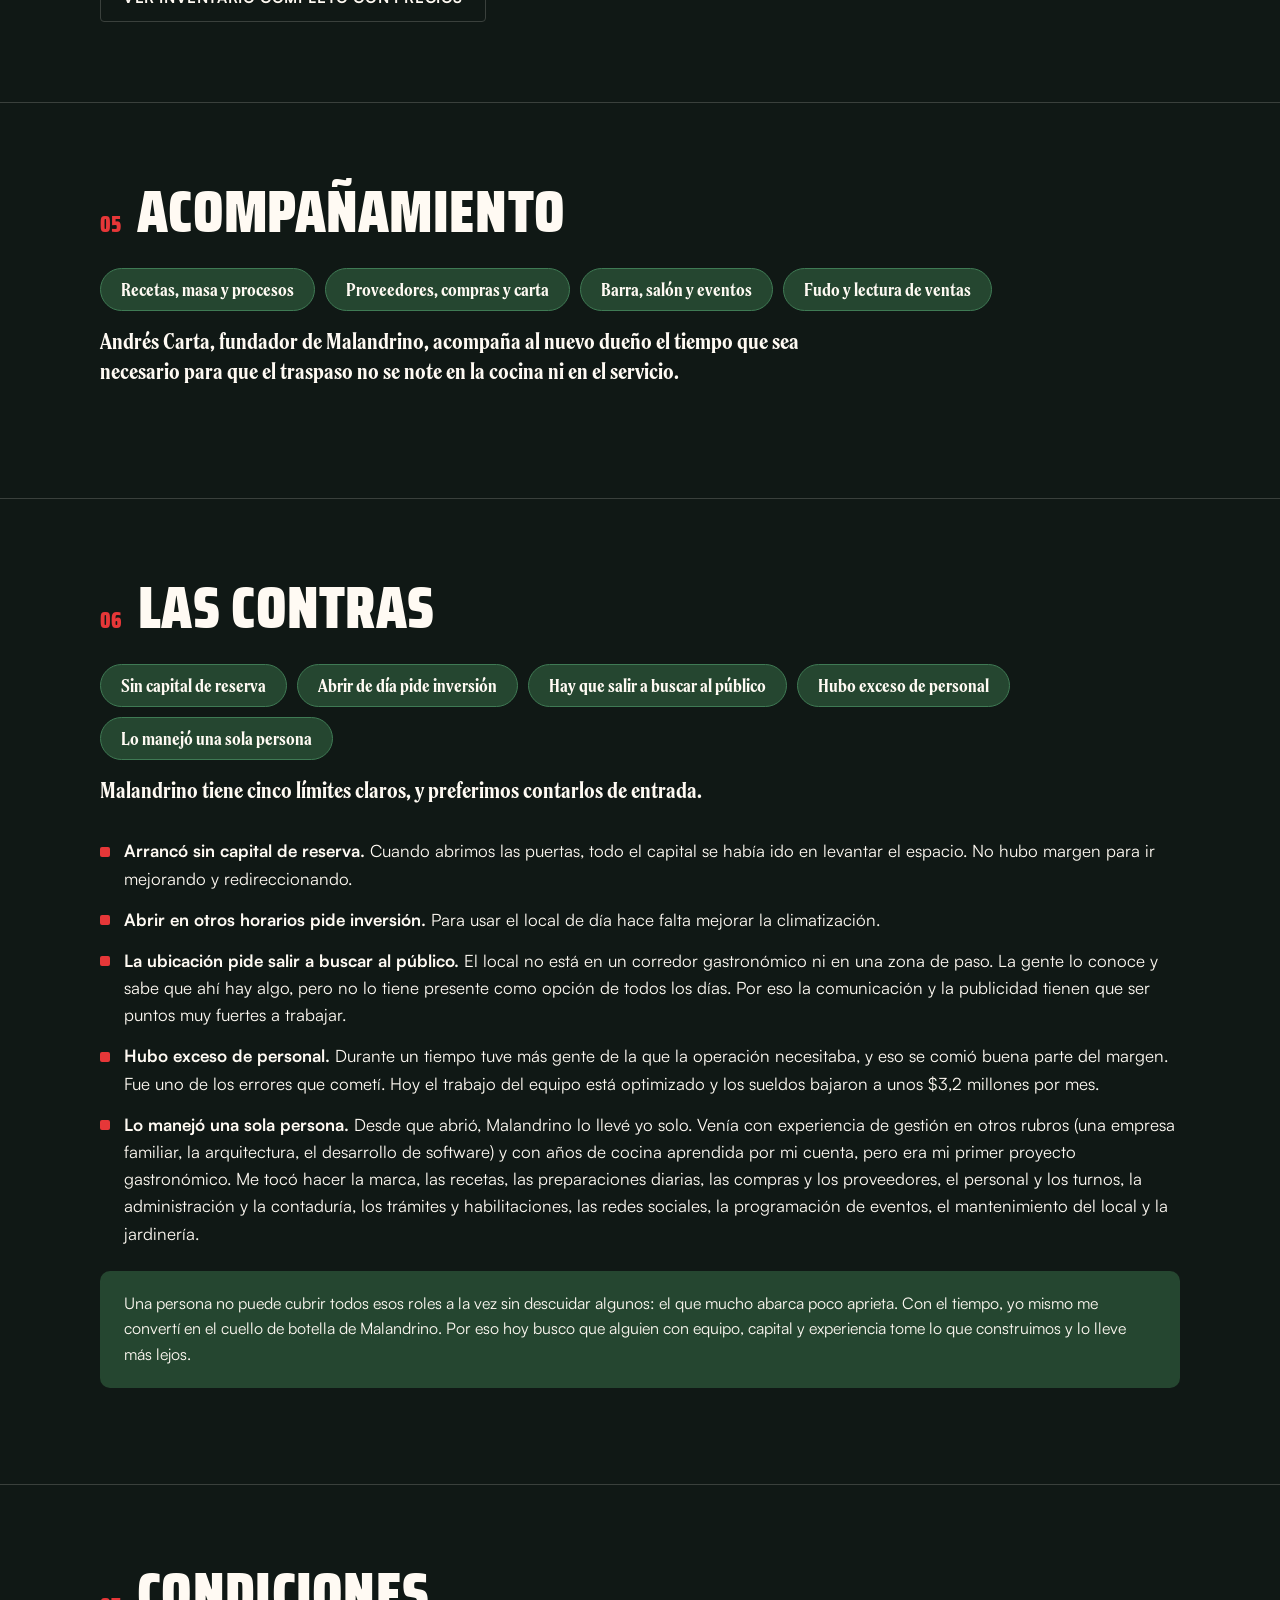
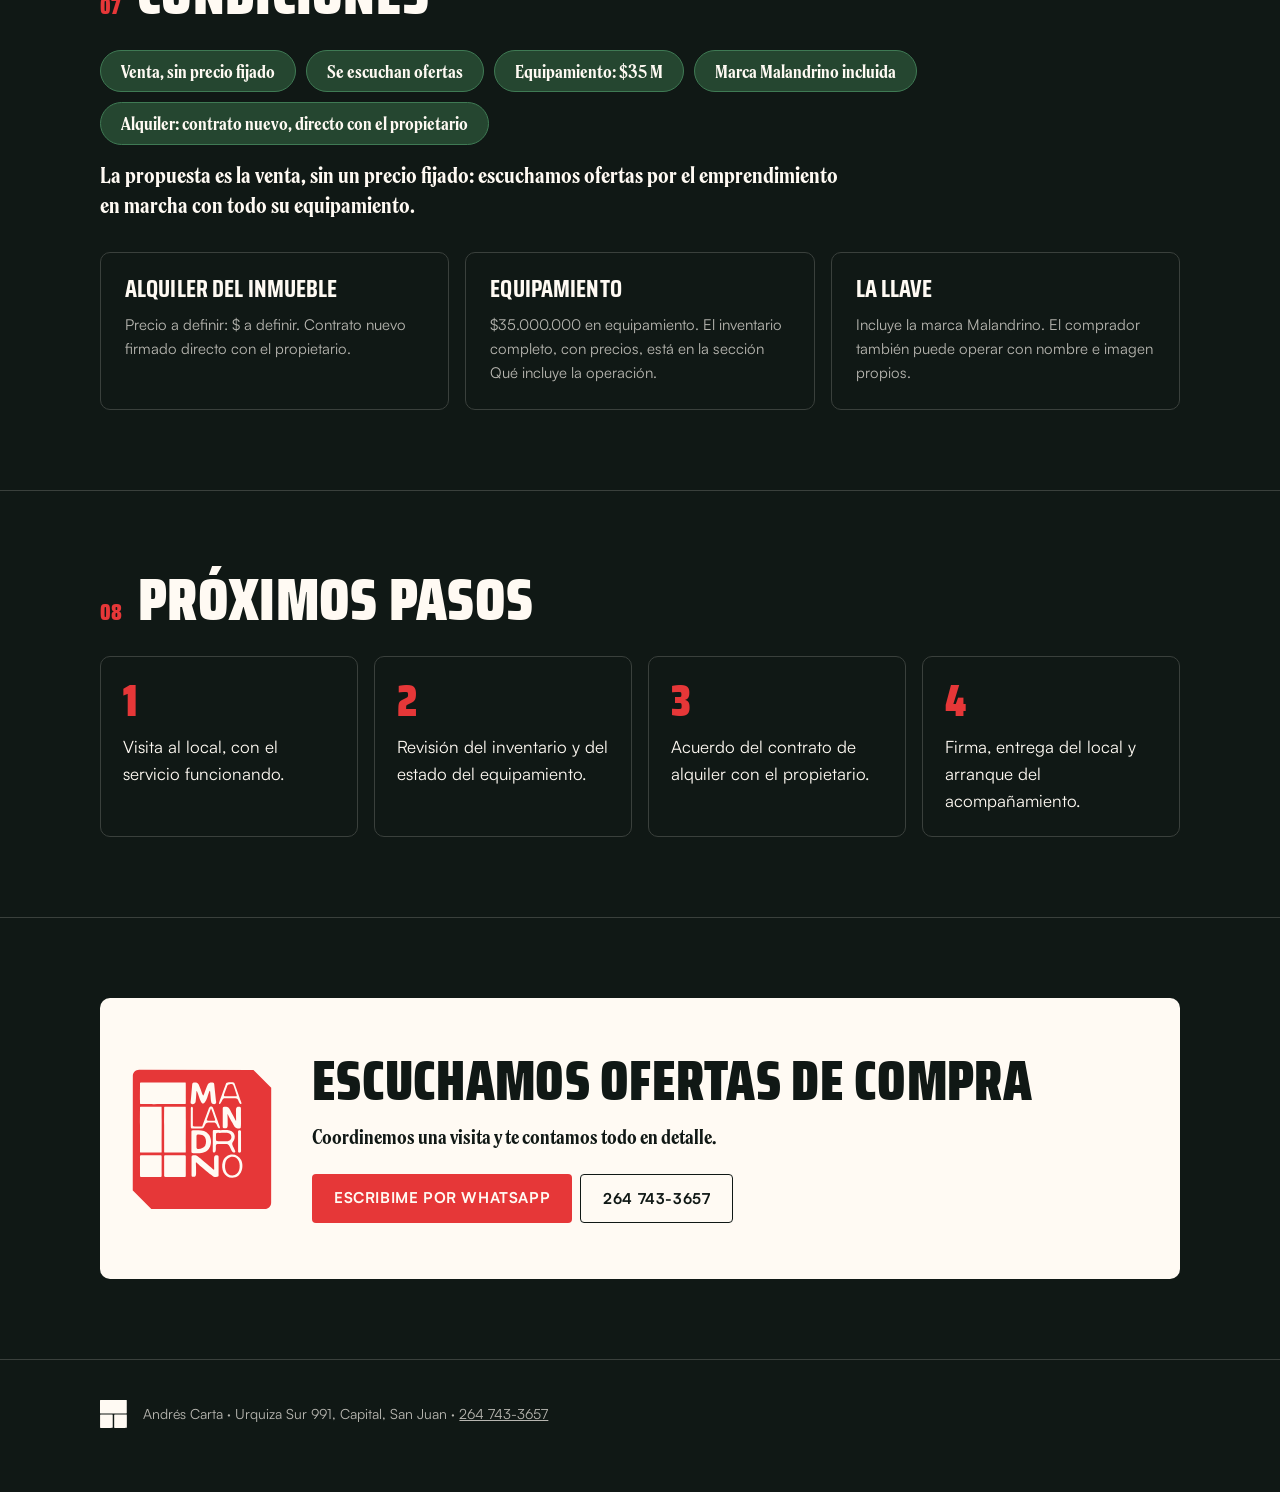
==== commit 8dc8d441: "Números: sin pastillas en Proyección por capacidad, sin la de $67 y ajuste de texto Co-Authored-By: " ====
--- a/datos.01/index.html
+++ b/datos.01/index.html
@@ -66,7 +66,6 @@
       <div class="scroll"><svg class="chart" viewBox="0 0 760 340" role="img" aria-label="Ventas mensuales de Malandrino, noviembre 2025 a octubre 2026: $219,1 millones en 12 meses, $18,3 millones por mes en promedio. Punto de equilibrio: $12,4 millones por mes; costos fijos: $8,3 millones por mes. Solo junio quedó por debajo del equilibrio."><rect x="18.8" y="99.2" width="35.1" height="200.8" rx="3" fill="#4a524d"><title>nov 25: $18,5 millones</title></rect><text x="36.3" y="320" text-anchor="middle" class="m">nov</text><text x="36.3" y="336" text-anchor="middle" class="a">2025</text><rect x="75.4" y="70.2" width="35.1" height="229.8" rx="3" fill="#4a524d"><title>dic 25: $21,2 millones</title></rect><text x="93.0" y="320" text-anchor="middle" class="m">dic</text><rect x="132.1" y="90.7" width="35.1" height="209.3" rx="3" fill="#4a524d"><title>ene 26: $19,3 millones</title></rect><text x="149.7" y="320" text-anchor="middle" class="m">ene</text><text x="149.7" y="336" text-anchor="middle" class="a">2026</text><rect x="188.8" y="72.0" width="35.1" height="228.0" rx="3" fill="#4a524d"><title>feb 26: $21,1 millones</title></rect><text x="206.3" y="320" text-anchor="middle" class="m">feb</text><rect x="245.4" y="59.8" width="35.1" height="240.2" rx="3" fill="#fffaf3"><title>mar 26: $22,2 millones</title></rect><text x="263.0" y="51.8" text-anchor="middle" class="v">22,2</text><text x="263.0" y="320" text-anchor="middle" class="m">mar</text><rect x="302.1" y="85.2" width="35.1" height="214.8" rx="3" fill="#4a524d"><title>abr 26: $19,8 millones</title></rect><text x="319.7" y="320" text-anchor="middle" class="m">abr</text><rect x="358.8" y="110.7" width="35.1" height="189.3" rx="3" fill="#4a524d"><title>may 26: $17,5 millones</title></rect><text x="376.3" y="320" text-anchor="middle" class="m">may</text><rect x="415.4" y="167.0" width="35.1" height="133.0" rx="3" fill="#fffaf3"><title>jun 26: $12,3 millones</title></rect><text x="433.0" y="186.0" text-anchor="middle" class="v" style="fill:#101815">12,3</text><text x="433.0" y="320" text-anchor="middle" class="m">jun</text><rect x="472.1" y="126.2" width="35.1" height="173.8" rx="3" fill="#4a524d"><title>jul 26: $16,0 millones</title></rect><text x="489.7" y="320" text-anchor="middle" class="m">jul</text><rect x="528.8" y="103.9" width="35.1" height="196.1" rx="3" fill="#4a524d"><title>ago 26: $18,1 millones</title></rect><text x="546.3" y="320" text-anchor="middle" class="m">ago</text><rect x="585.4" y="131.2" width="35.1" height="168.8" rx="3" fill="#4a524d"><title>sep 26: $15,6 millones</title></rect><text x="603.0" y="320" text-anchor="middle" class="m">sep</text><rect x="642.1" y="110.1" width="35.1" height="189.9" rx="3" fill="#4a524d"><title>oct 26: $17,5 millones</title></rect><text x="659.7" y="320" text-anchor="middle" class="m">oct</text><line x1="8" x2="688" y1="102.2" y2="102.2" stroke="#e63738" stroke-width="1.5" stroke-dasharray="5 4"/><text x="694" y="106.2" class="p">prom.</text><text x="694" y="120.2" class="p">18,3</text><line x1="8" x2="688" y1="166.1" y2="166.1" stroke="#fffaf3" stroke-width="1.5" stroke-dasharray="2 3"/><text x="694" y="170.1" class="p">equilibrio</text><text x="694" y="184.1" class="p">12,4</text><line x1="8" x2="688" y1="210.6" y2="210.6" stroke="#b7b6b0" stroke-width="1" stroke-dasharray="1 3"/><text x="694" y="214.6" class="p" style="fill:#b7b6b0">c. fijos</text><text x="694" y="228.6" class="p" style="fill:#b7b6b0">8,3</text><line x1="8" x2="688" y1="300" y2="300" stroke="#3a403c"/></svg></div>
     </div>
     <p class="tbl-title">Proyección por capacidad</p>
-    <ul class="pills sec"><li>121 cubiertos</li><li>1.150 a 2.900 personas por mes</li><li>$19 a $49 M de facturación por mes</li><li>Hoy: unas 1.000 personas por mes</li></ul>
     <p class="intro">La demanda se concentra en viernes y sábado. El escenario conservador está apenas por encima de la operación actual. Son proyecciones de capacidad, no ventas históricas.</p>
     <div class="scroll">
       <table>
@@ -79,8 +78,8 @@
     <p class="muted small">Cómo se calcula: viernes y sábado aportan hoy el 54% de la semana, así que la semana completa es lo del fin de semana dividido 0,54; el mes son 4,33 semanas. La facturación es personas por mes por ticket promedio real de $16.700 por persona (promedio en el salón de los últimos 12 meses, según Fudo).</p>
 
     <p class="tbl-title" style="margin-top:48px">Costos fijos y punto de equilibrio</p>
-    <ul class="pills sec"><li>Costos fijos: $8,3 M por mes</li><li>Quedan unos $67 de cada $100 vendidos</li><li>Equilibrio: $12,4 M por mes (unas 740 personas)</li></ul>
-    <p class="intro">La facturación tiene que cubrir los costos fijos de la estructura y los que acompañan a cada venta. Son los promedios reales de marzo a octubre 2026, con un alquiler estimado de $2.000.000.</p>
+    <ul class="pills sec"><li>Costos fijos: $8,3 M por mes</li><li>Equilibrio: $12,4 M por mes (unas 740 personas)</li></ul>
+    <p class="intro">La facturación tiene que cubrir los costos fijos de la estructura y los costos que acompañan a cada venta. Son los promedios reales de marzo a octubre 2026, con un alquiler estimado de $2.000.000.</p>
     <div class="two">
       <div class="scroll">
         <table>
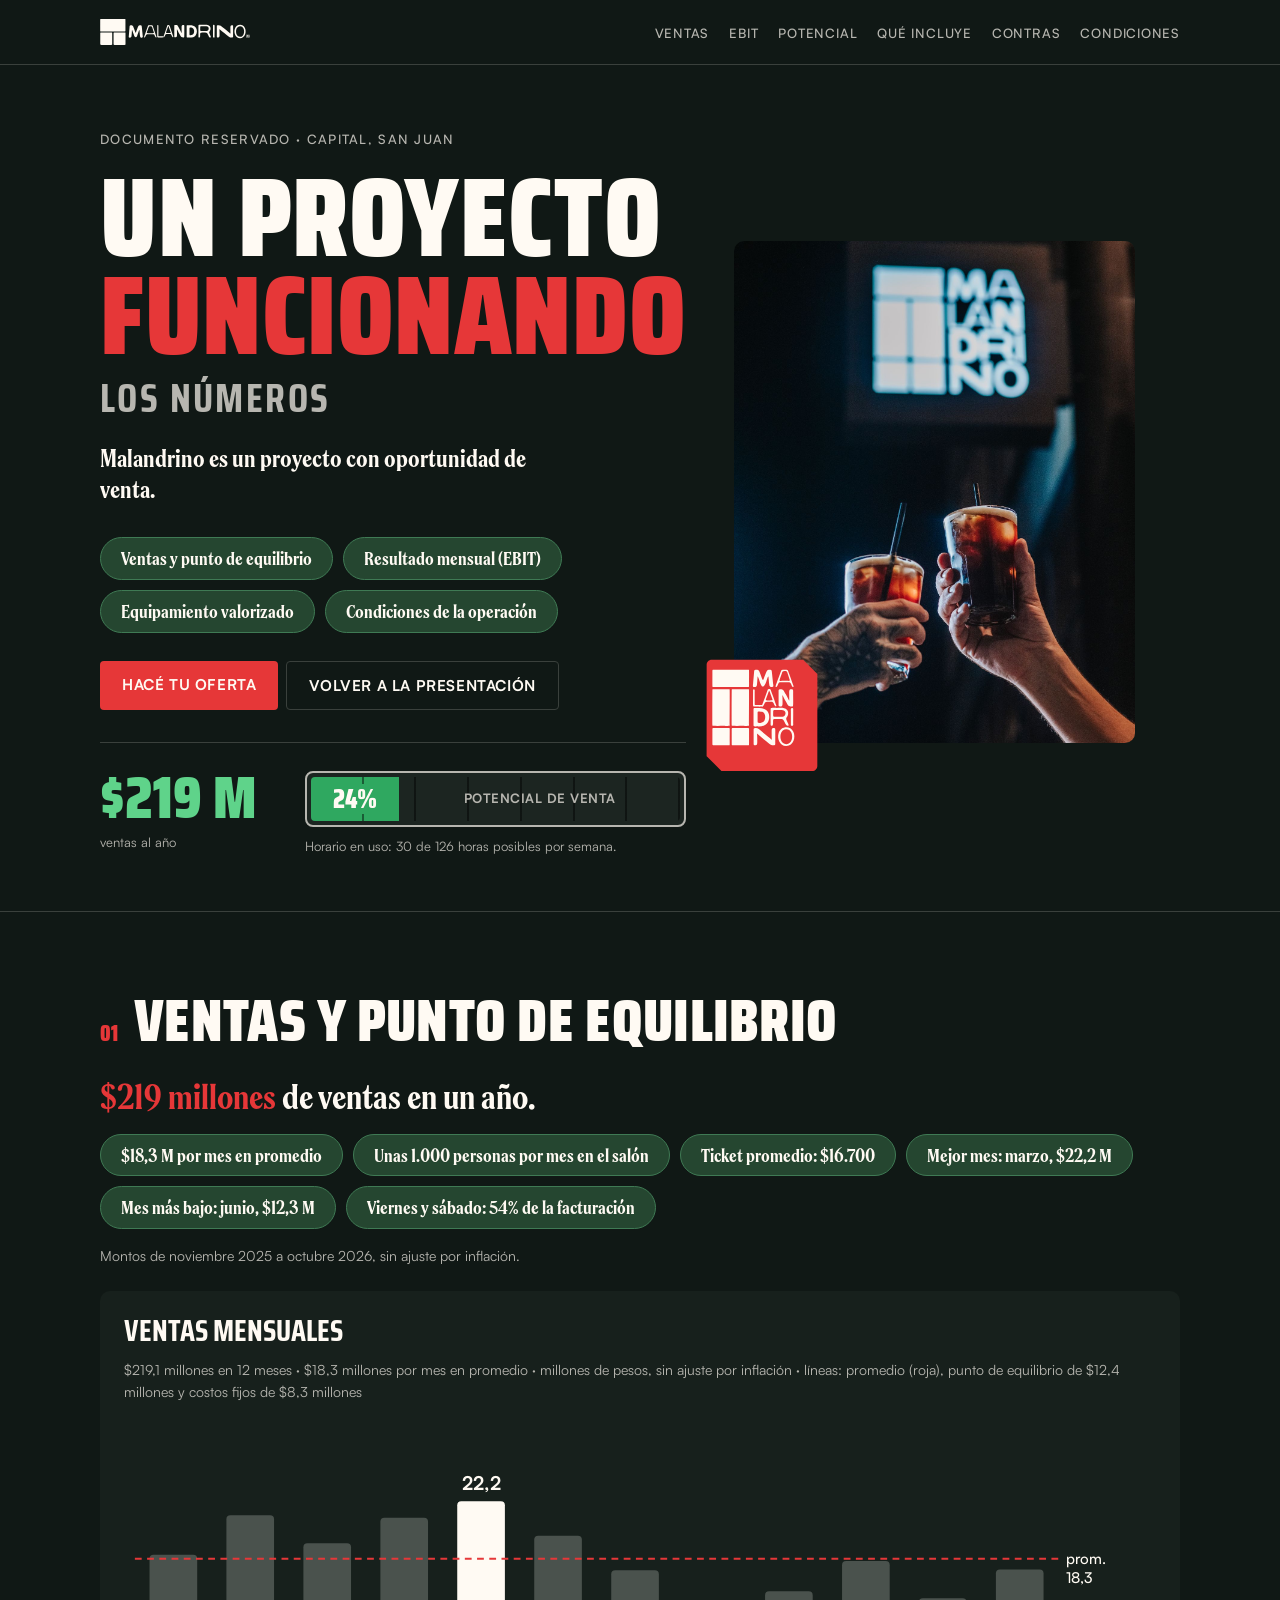
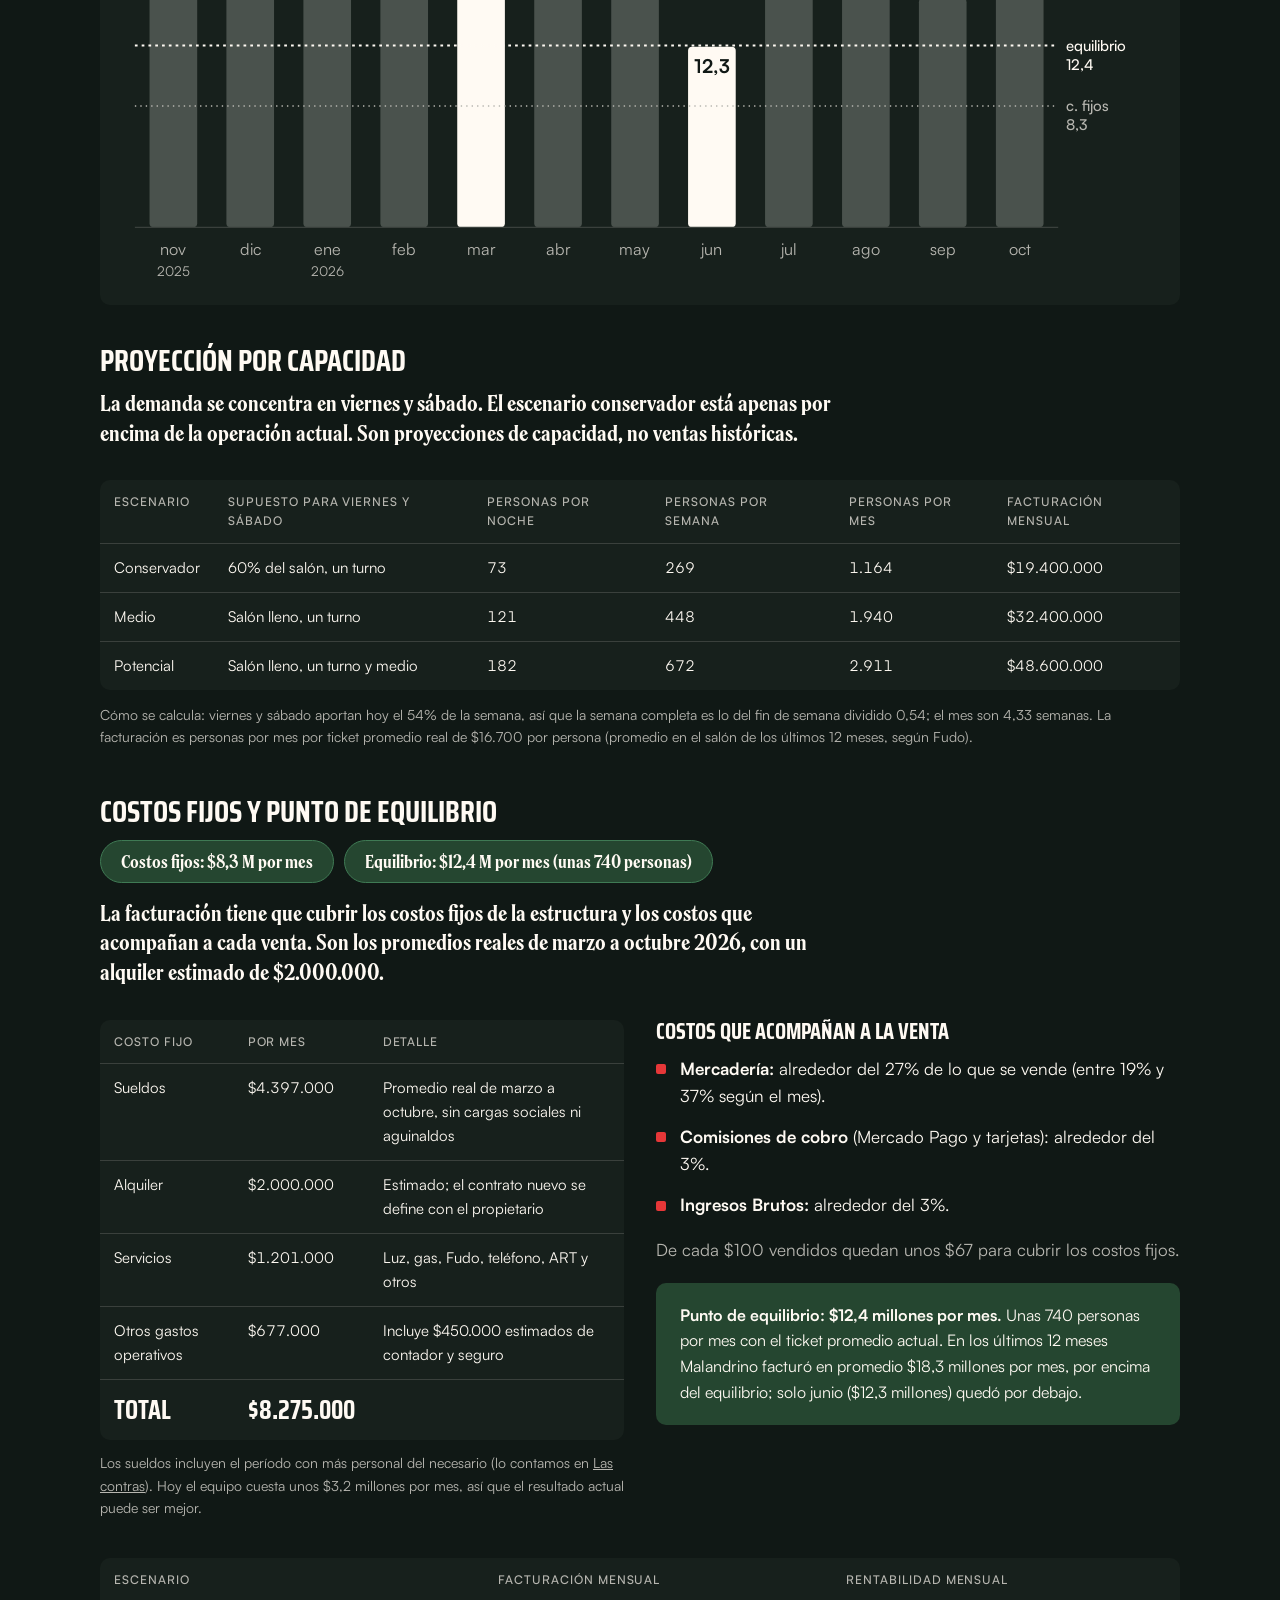
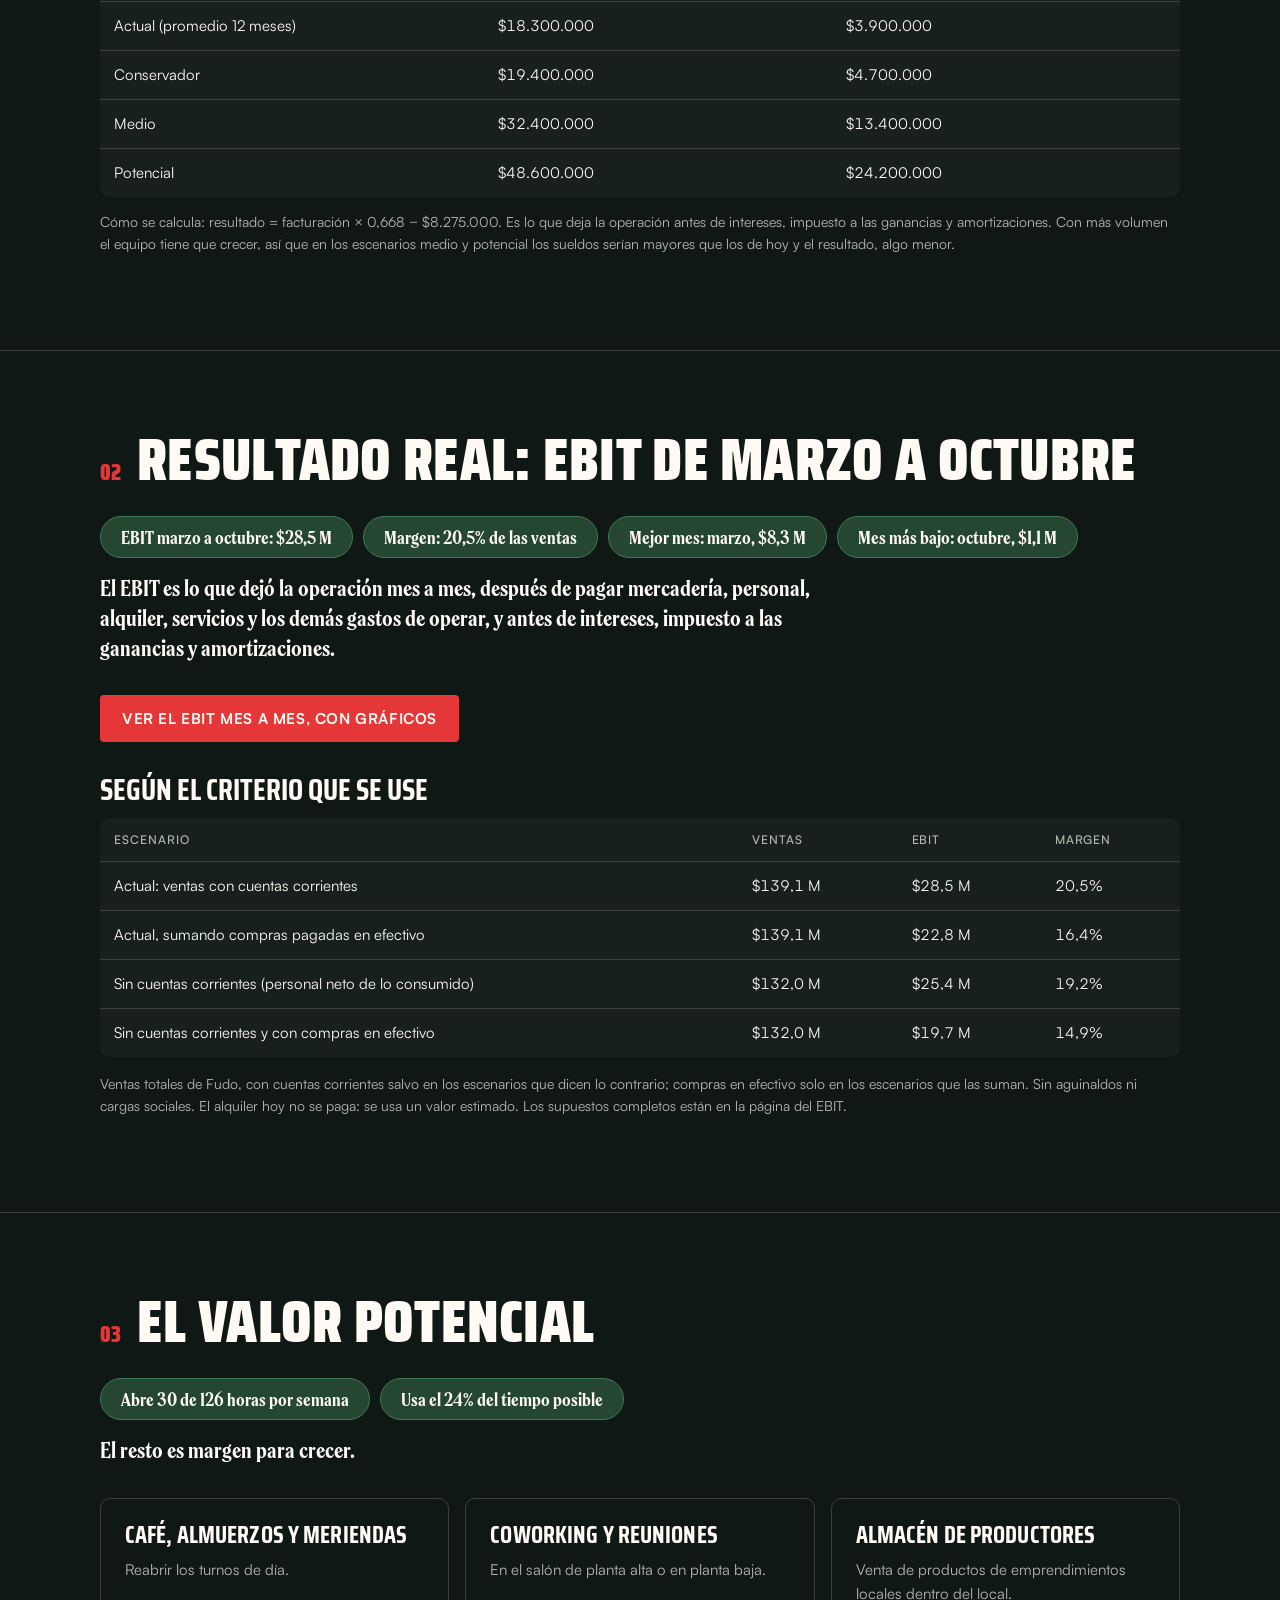
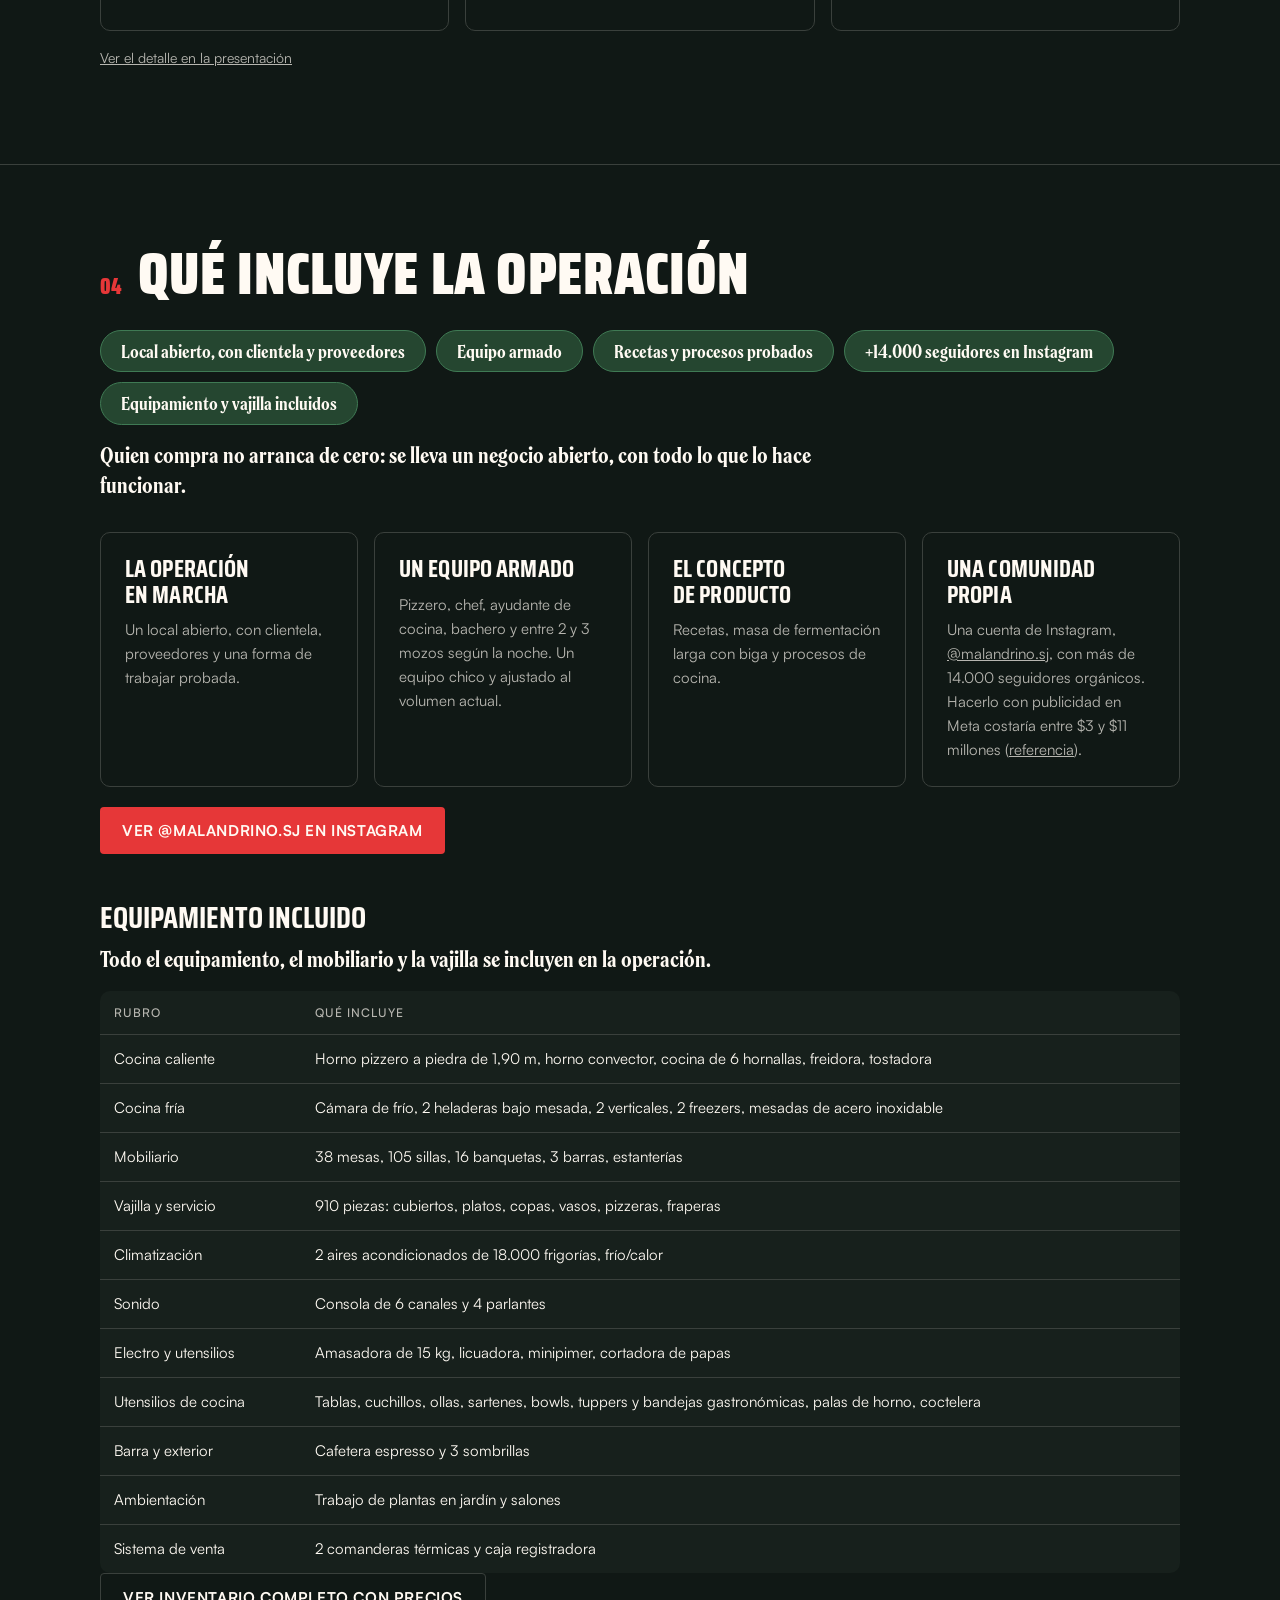
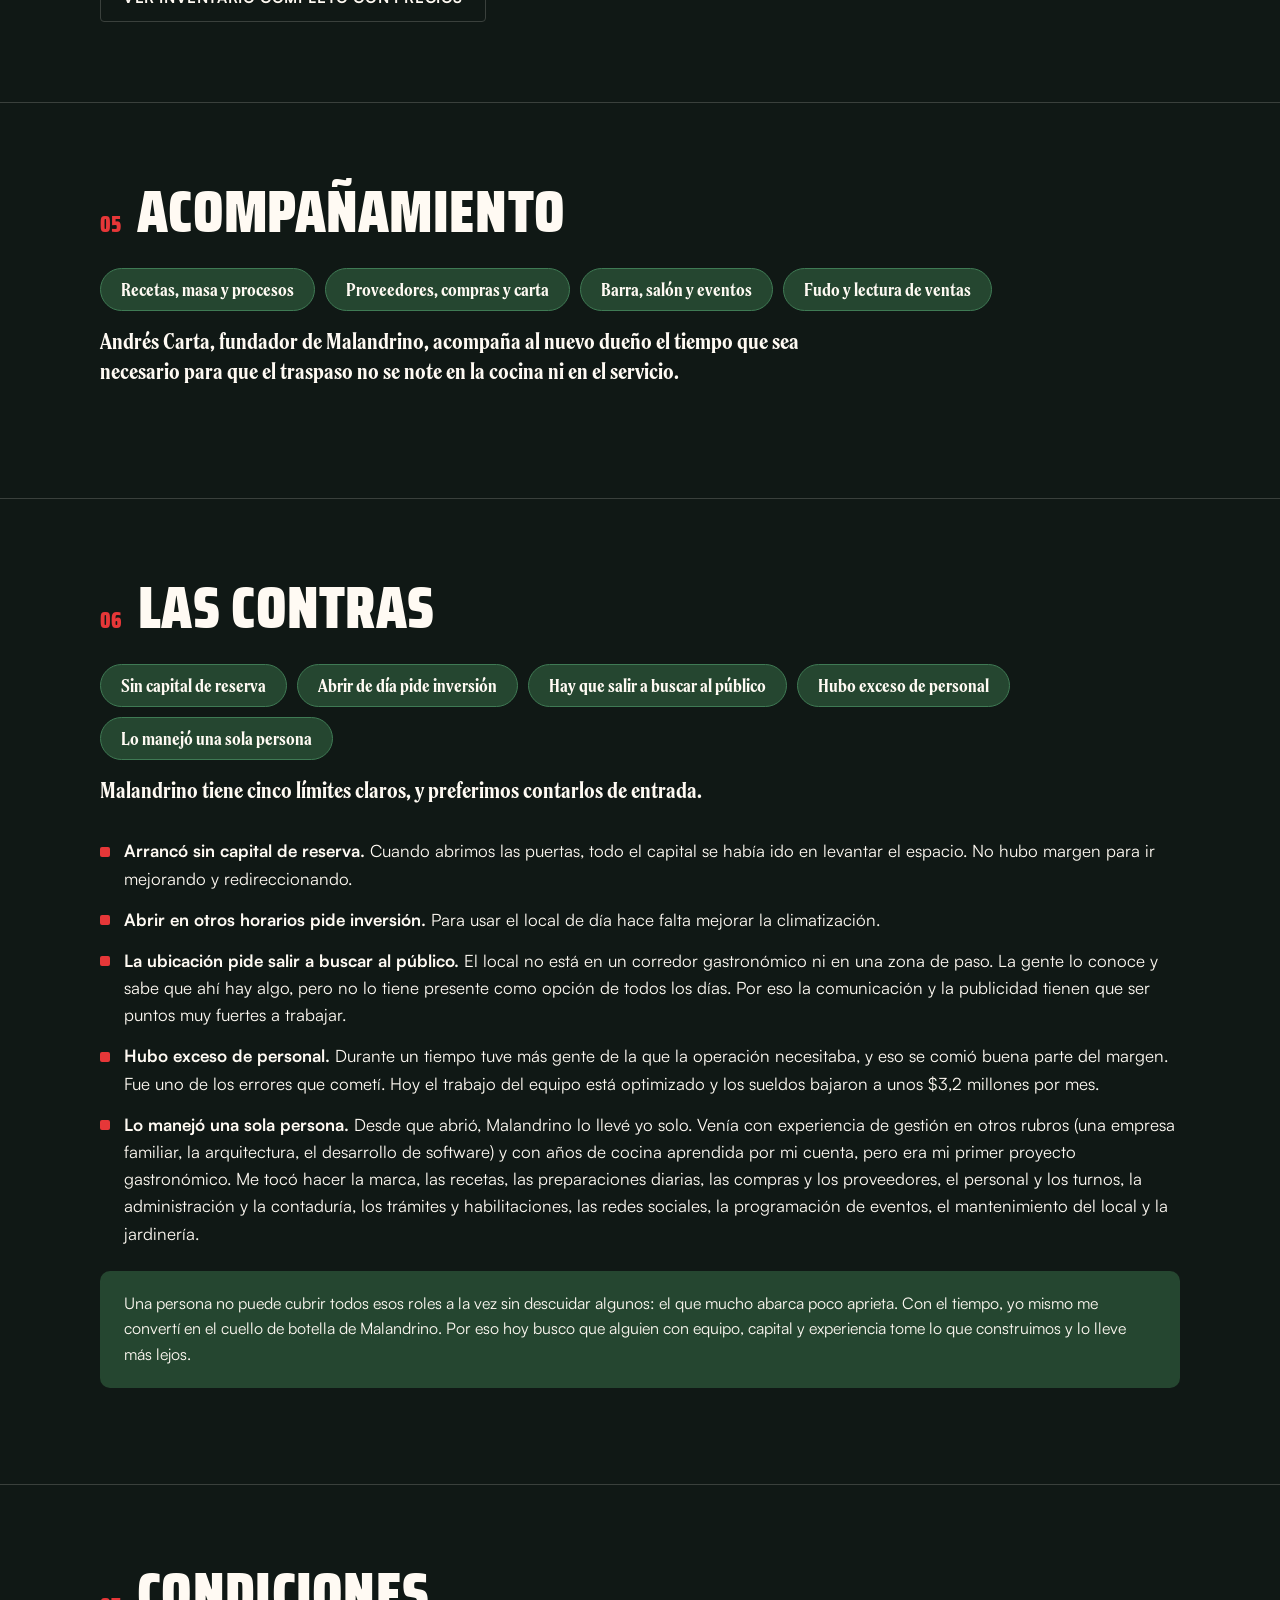
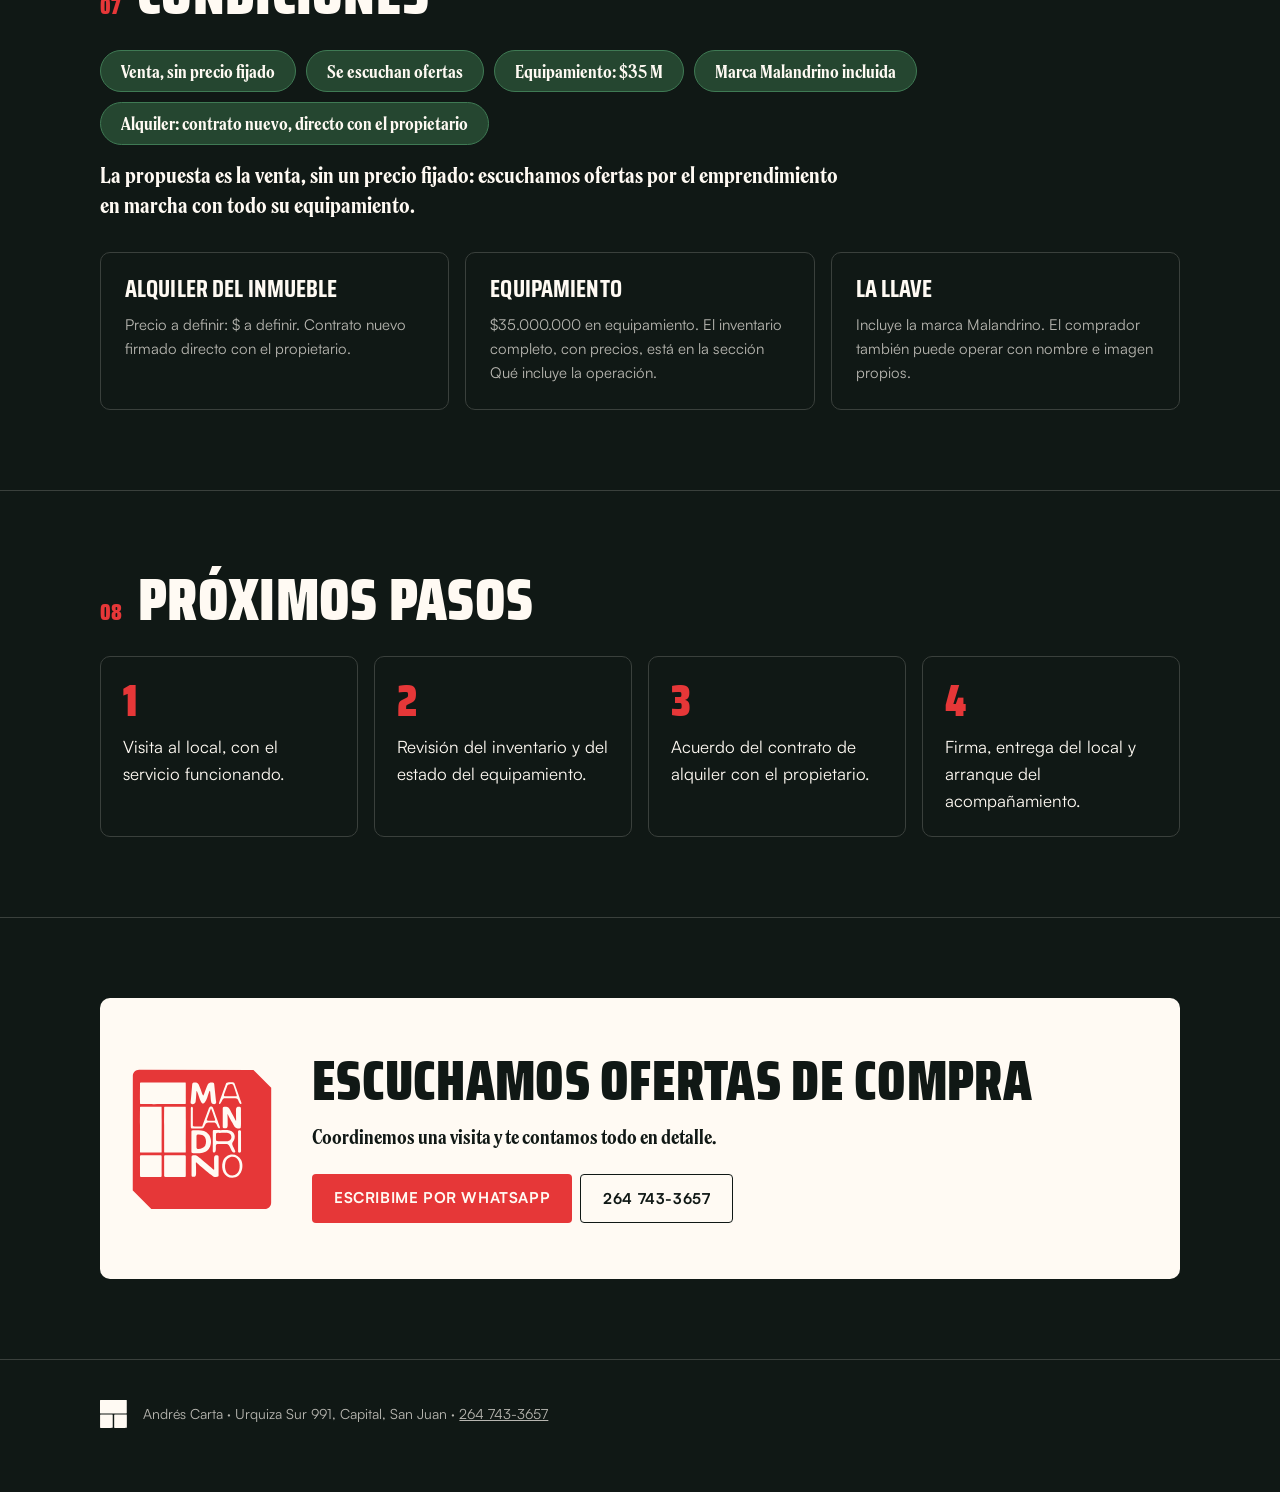
==== commit 64eebaf5: "Números: 'Rentabilidad mensual' en la tabla de escenarios Co-Authored-By: Claude Sonnet 5.5 <noreply" ====
--- a/datos.01/index.html
+++ b/datos.01/index.html
@@ -105,7 +105,7 @@
     </div>
     <div class="scroll" style="margin-top:24px">
       <table>
-        <tr><th>Escenario</th><th>Facturación mensual</th><th>Resultado mensual</th></tr>
+        <tr><th>Escenario</th><th>Facturación mensual</th><th>Rentabilidad mensual</th></tr>
           <tr><td>Actual (promedio 12 meses)</td><td class="n">$18.300.000</td><td class="n">$3.900.000</td></tr>
           <tr><td>Conservador</td><td class="n">$19.400.000</td><td class="n">$4.700.000</td></tr>
           <tr><td>Medio</td><td class="n">$32.400.000</td><td class="n">$13.400.000</td></tr>
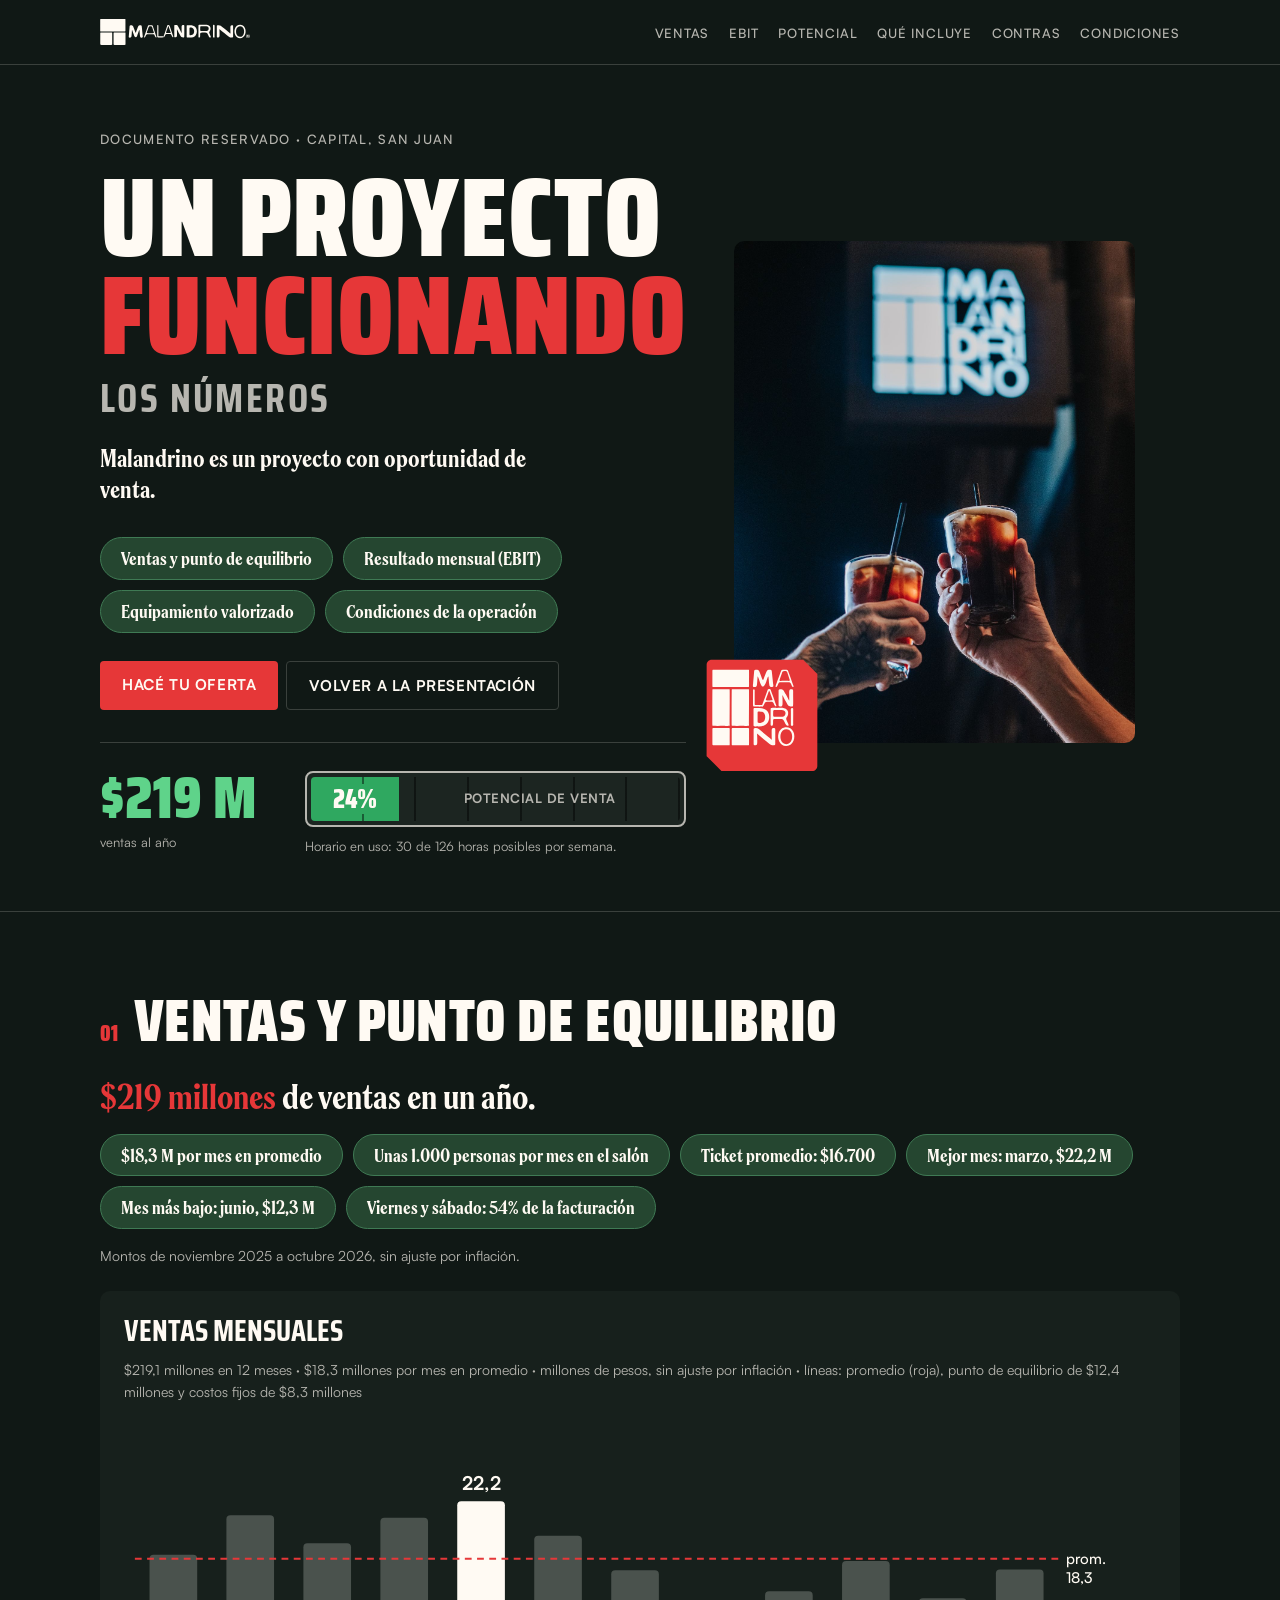
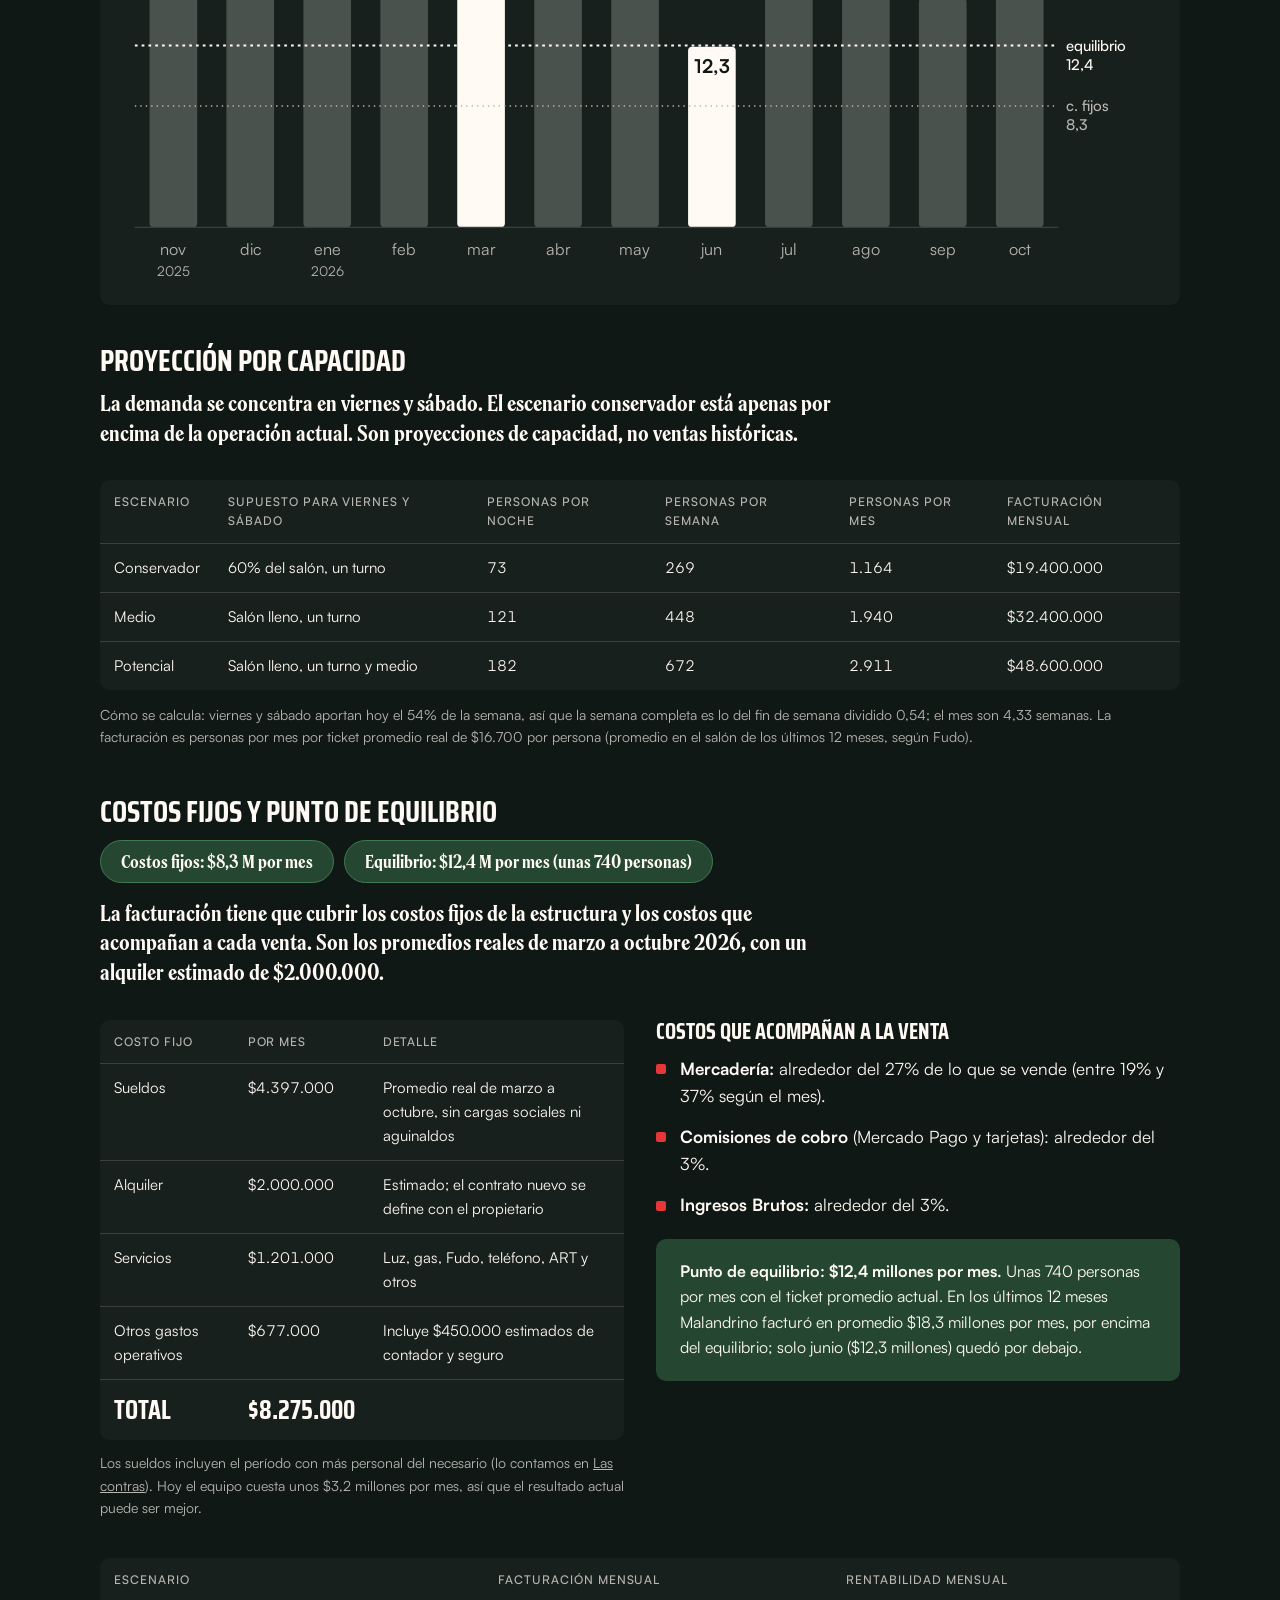
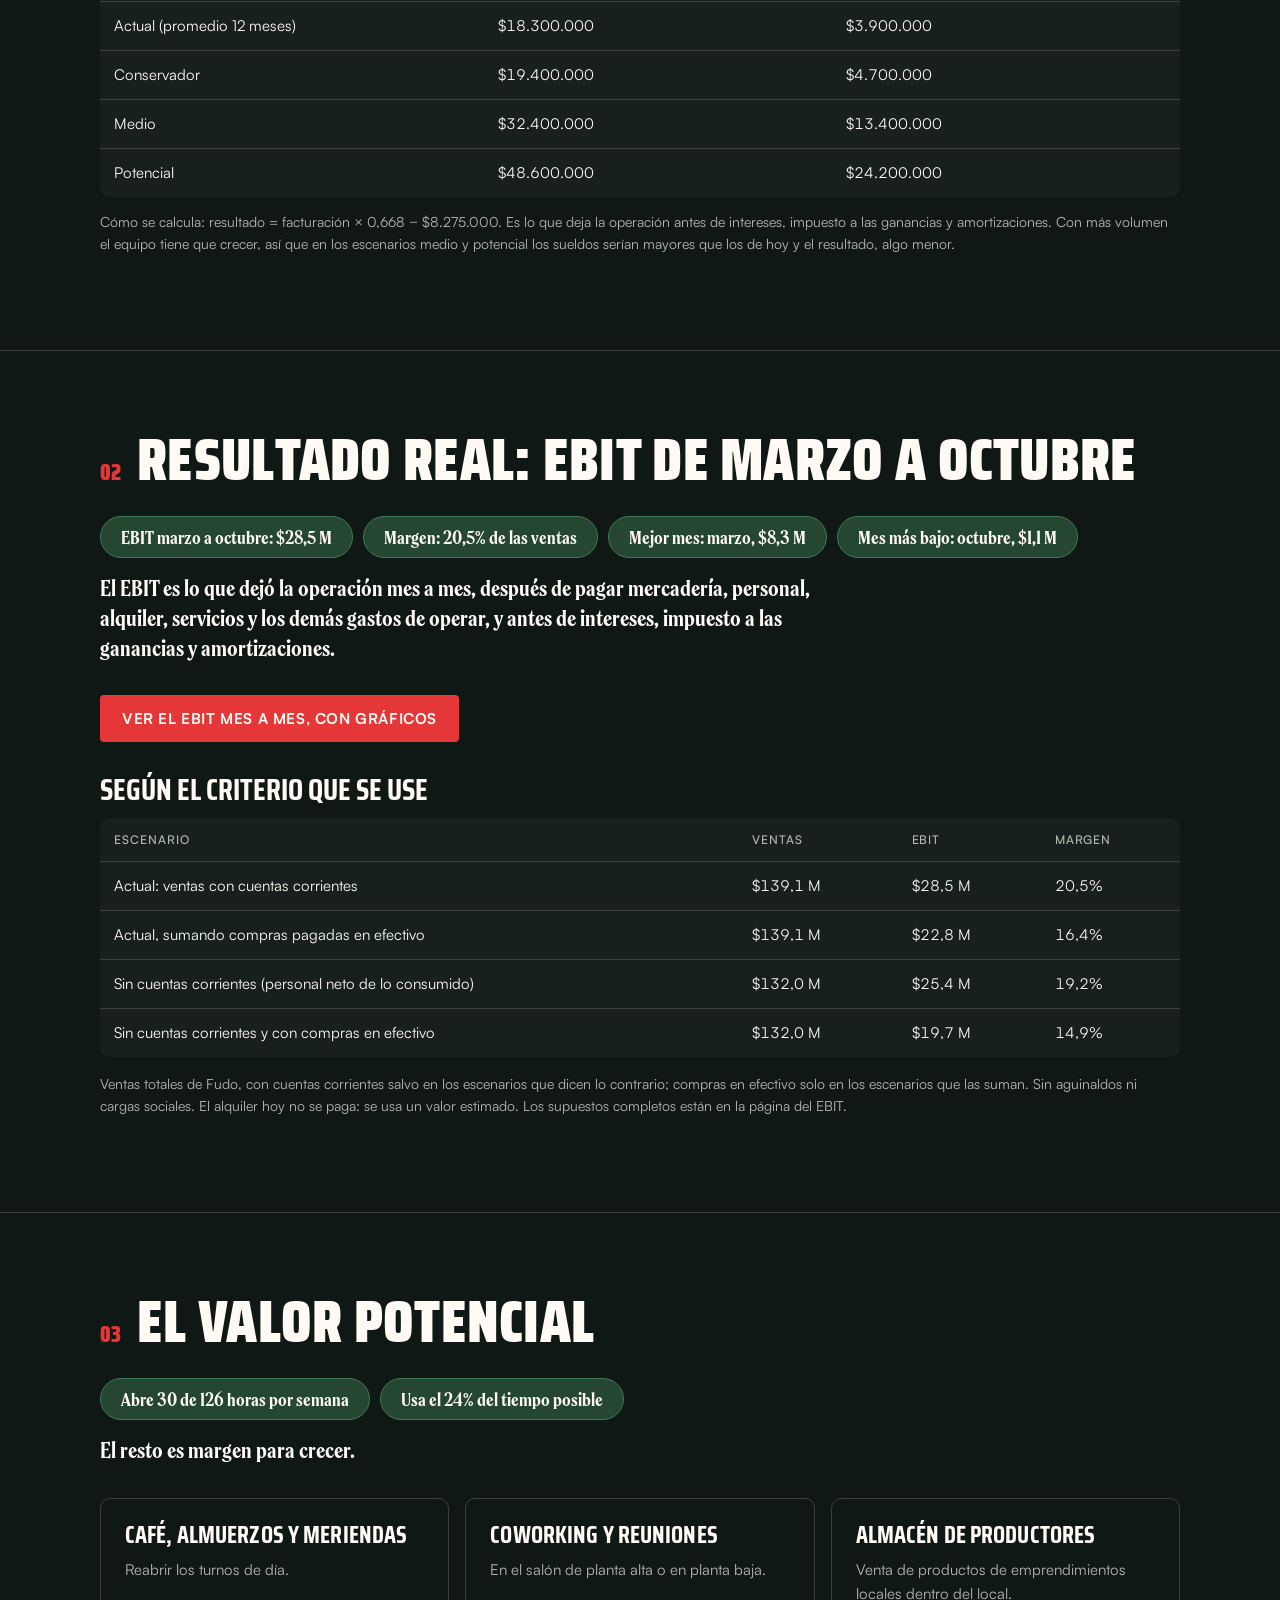
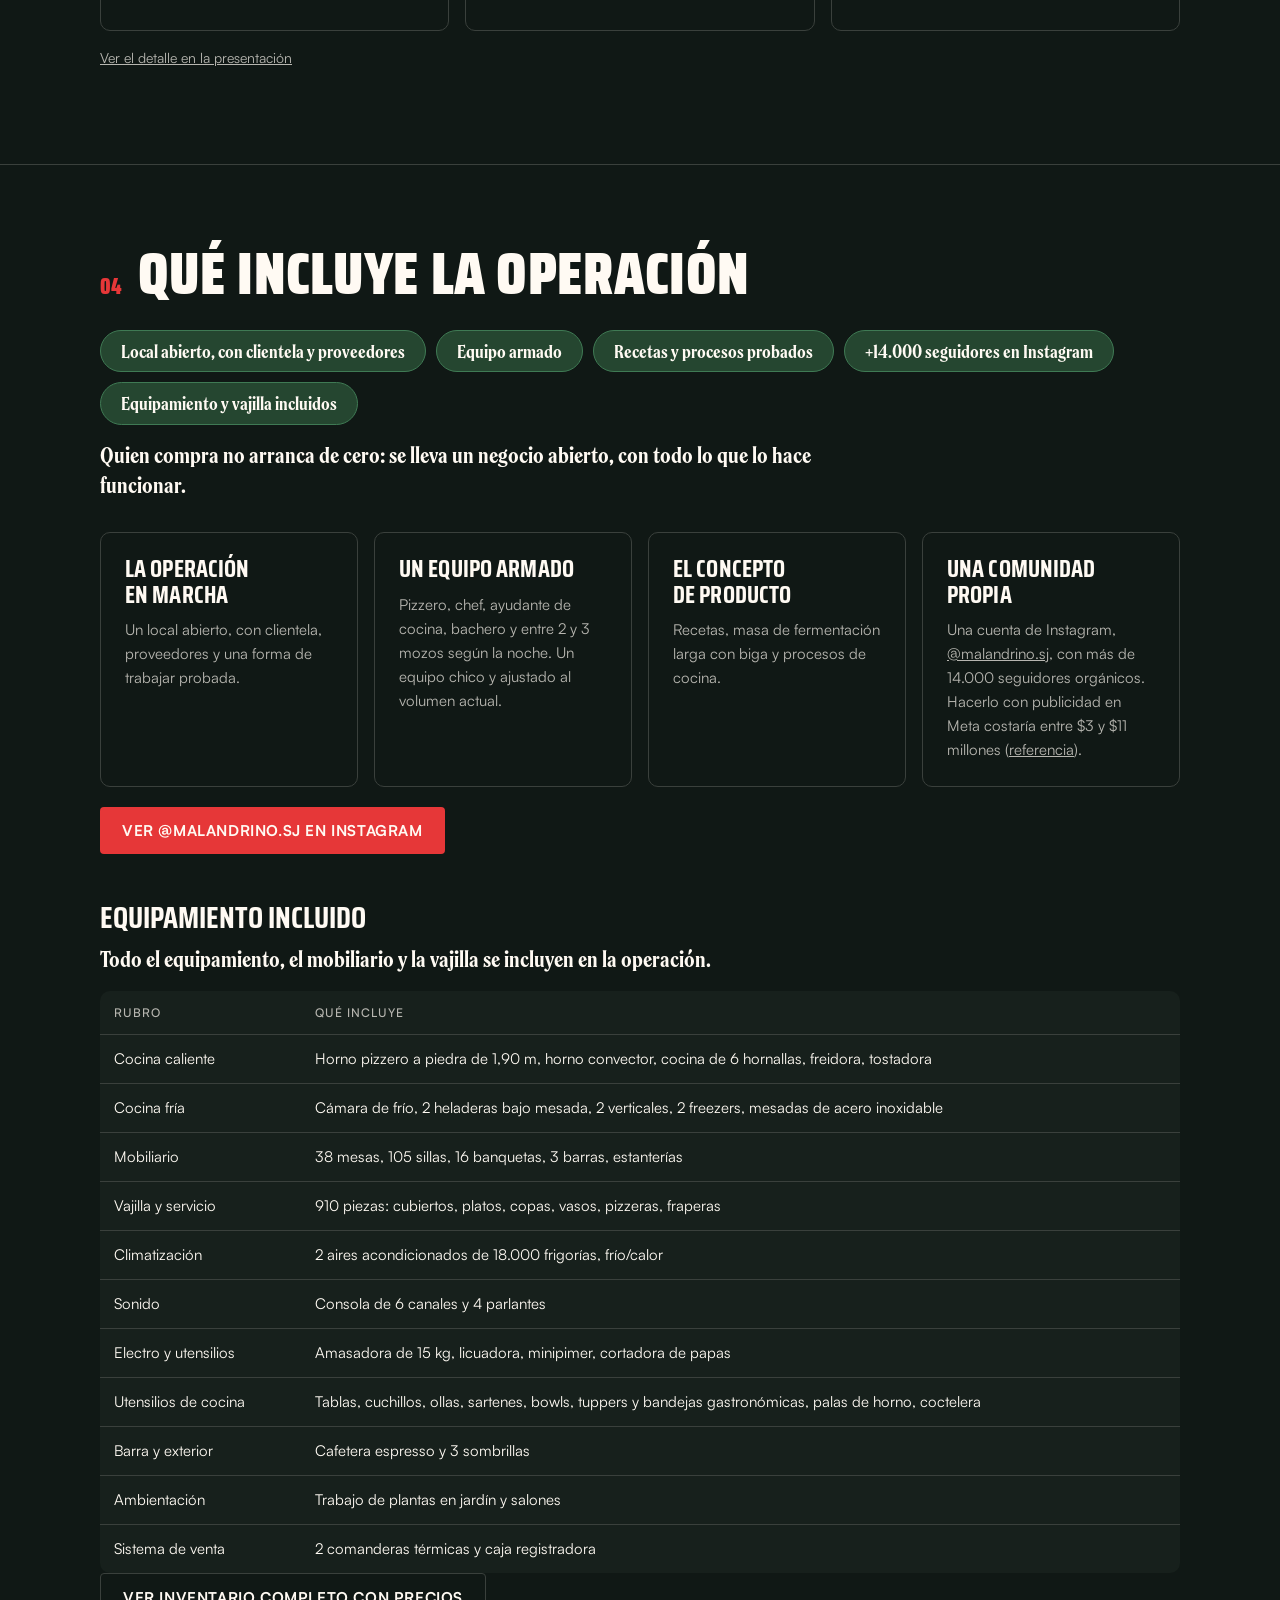
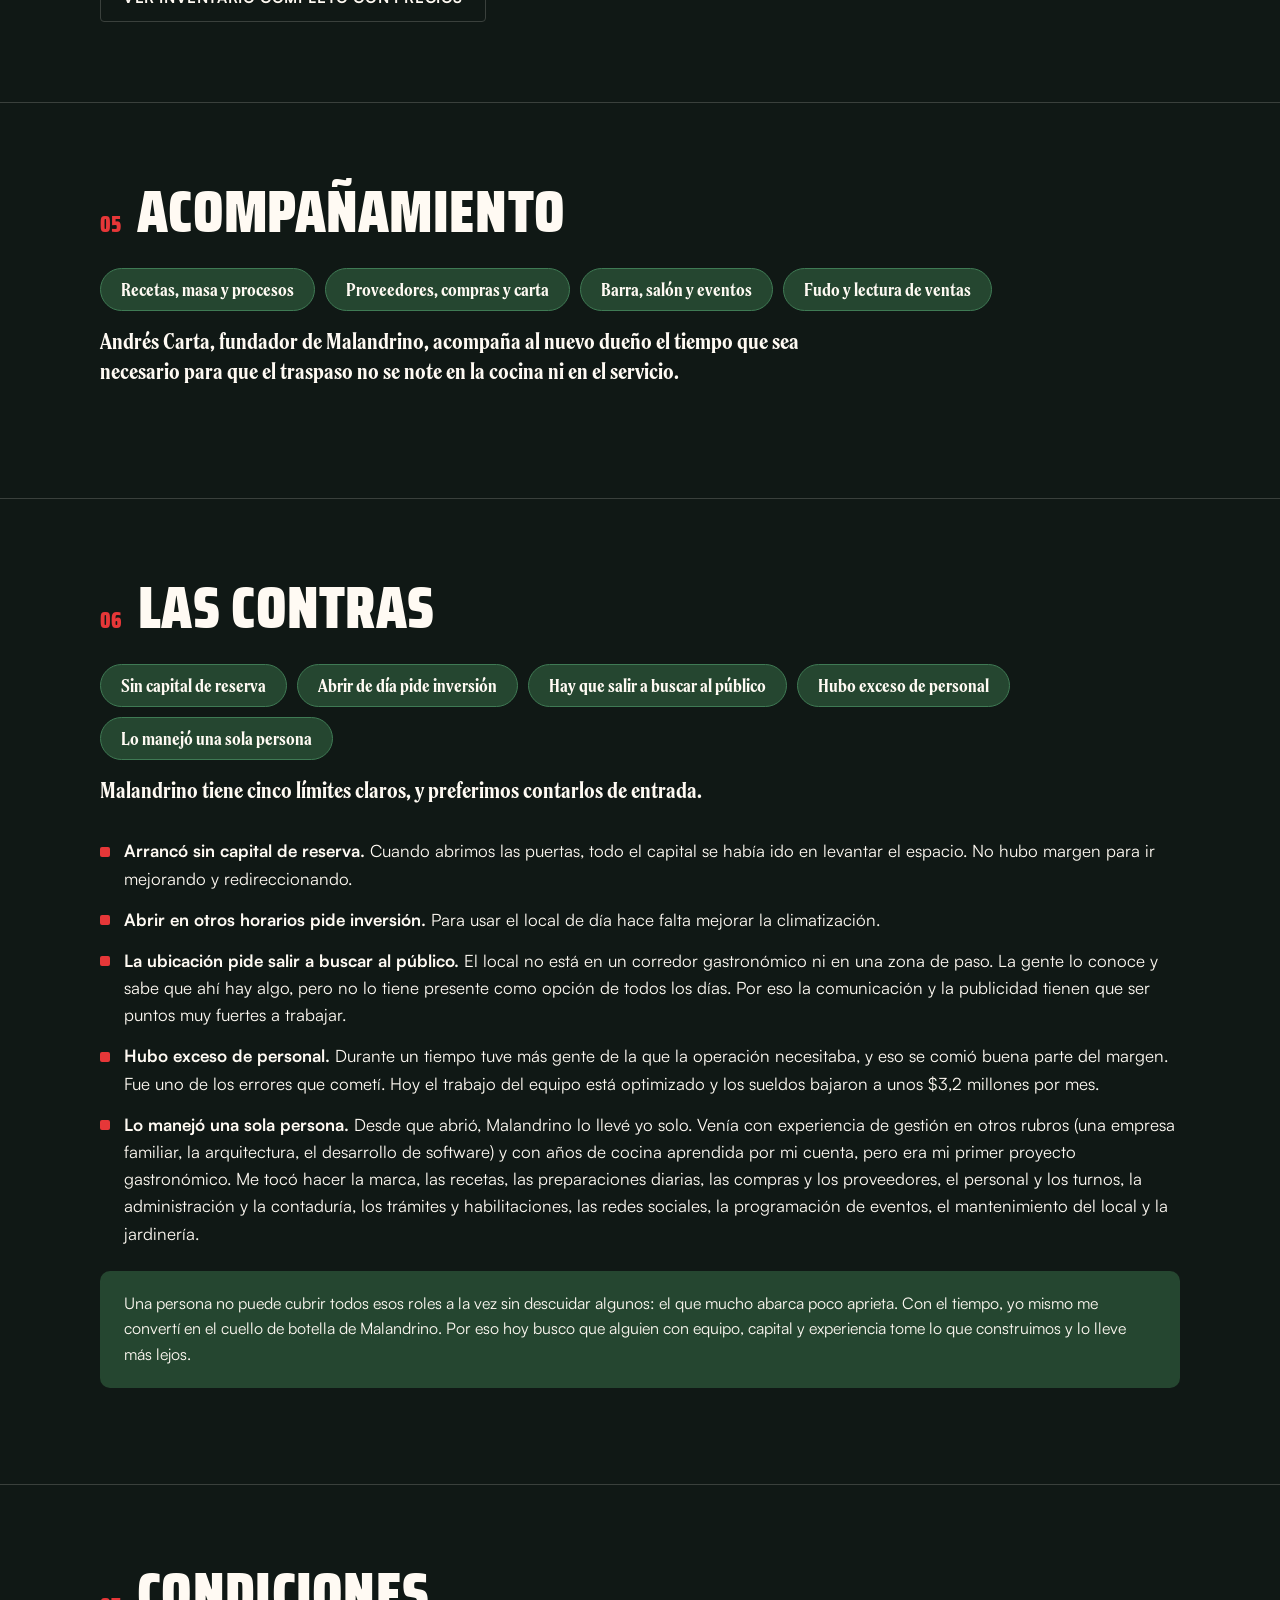
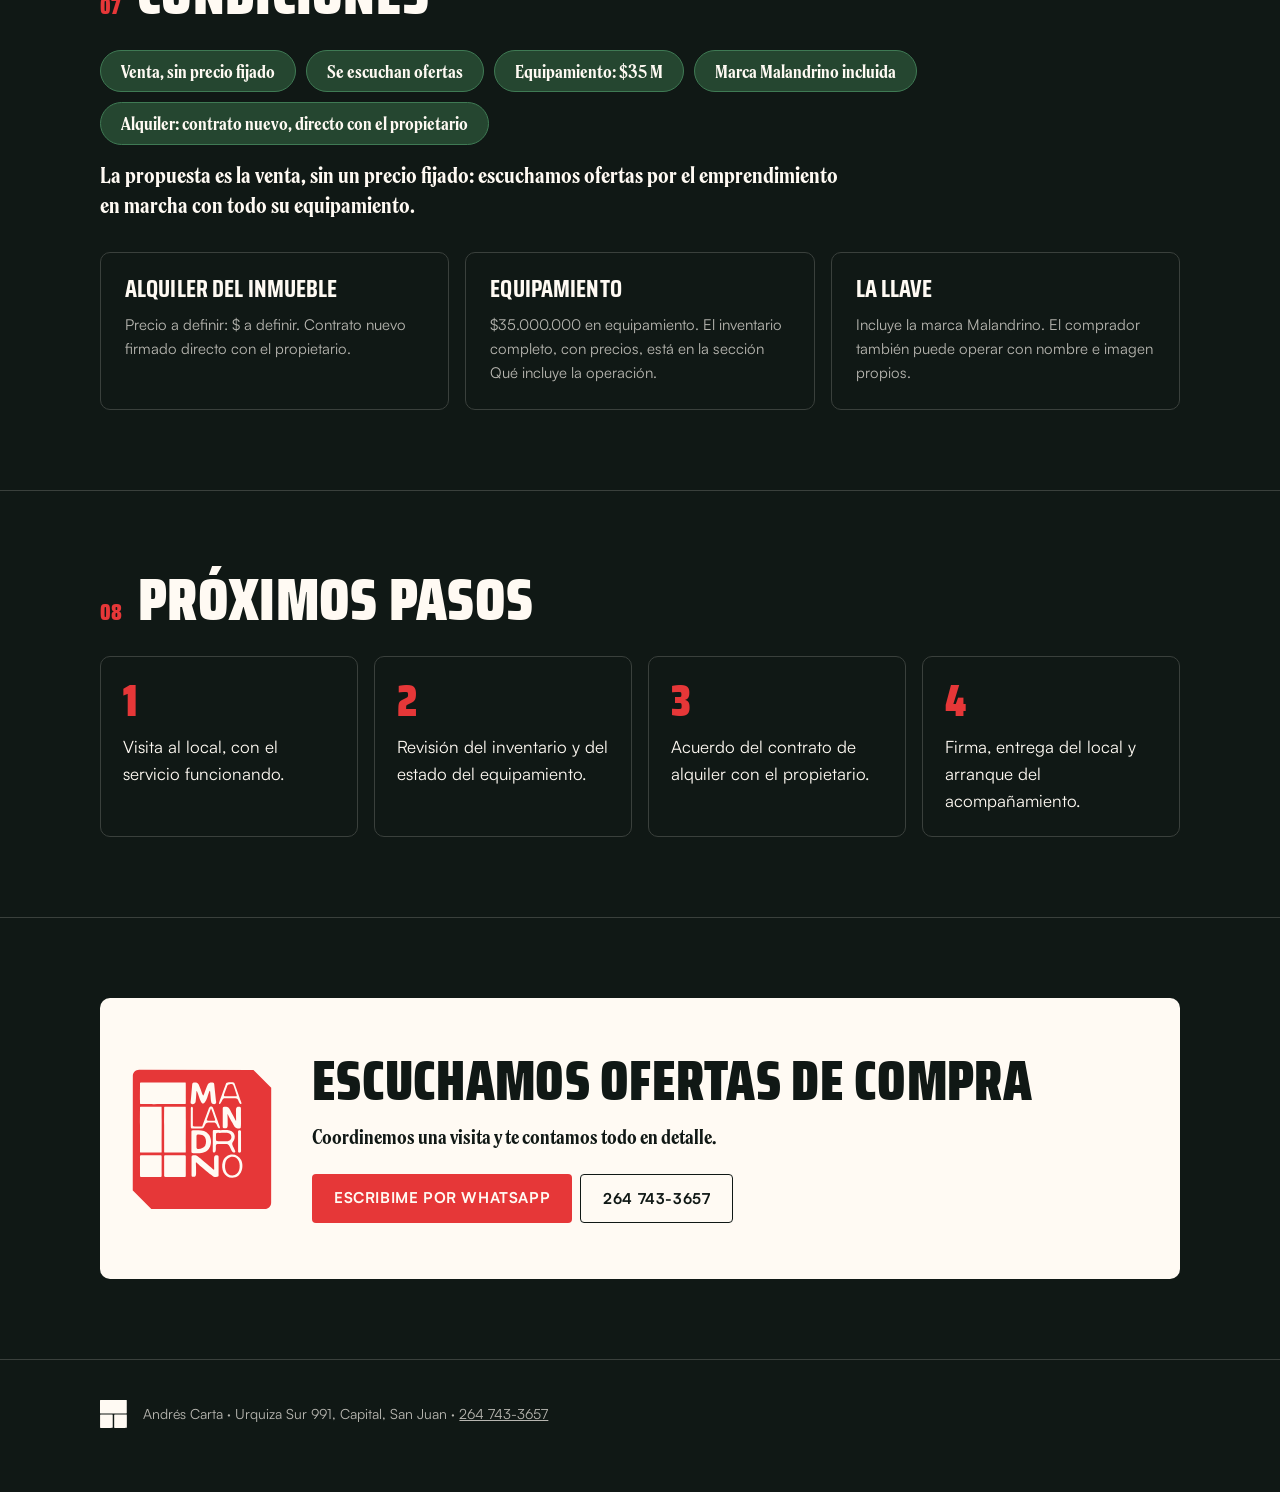
==== commit 02d8ace5: "Números: se quita la línea de los $67 de cada $100 Co-Authored-By: Claude Sonnet 5.5 <noreply@anthro" ====
--- a/datos.01/index.html
+++ b/datos.01/index.html
@@ -99,7 +99,6 @@
           <li><strong>Comisiones de cobro</strong> (Mercado Pago y tarjetas): alrededor del 3%.</li>
           <li><strong>Ingresos Brutos:</strong> alrededor del 3%.</li>
         </ul>
-        <p class="muted">De cada $100 vendidos quedan unos $67 para cubrir los costos fijos.</p>
         <div class="note" style="margin-top:20px"><strong>Punto de equilibrio: $12,4 millones por mes.</strong> Unas 740 personas por mes con el ticket promedio actual. En los últimos 12 meses Malandrino facturó en promedio $18,3 millones por mes, por encima del equilibrio; solo junio ($12,3 millones) quedó por debajo.</div>
       </div>
     </div>
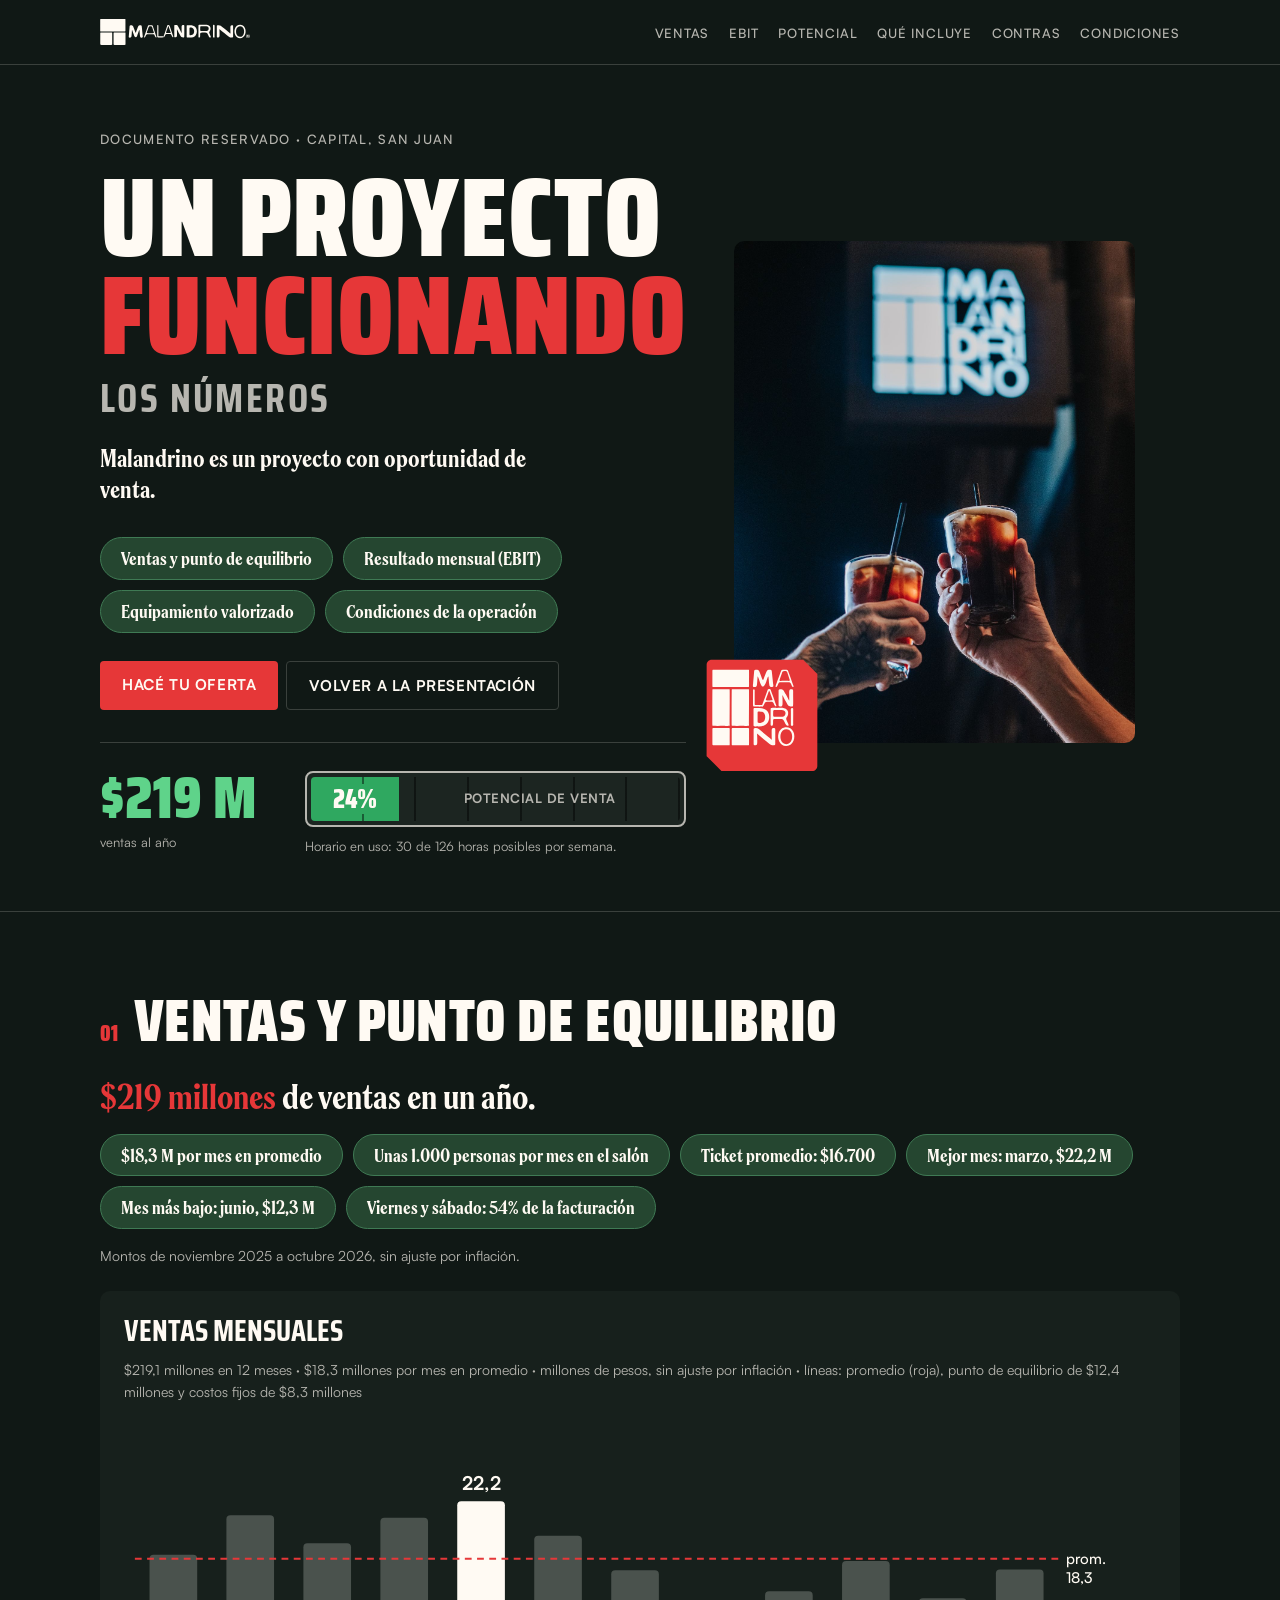
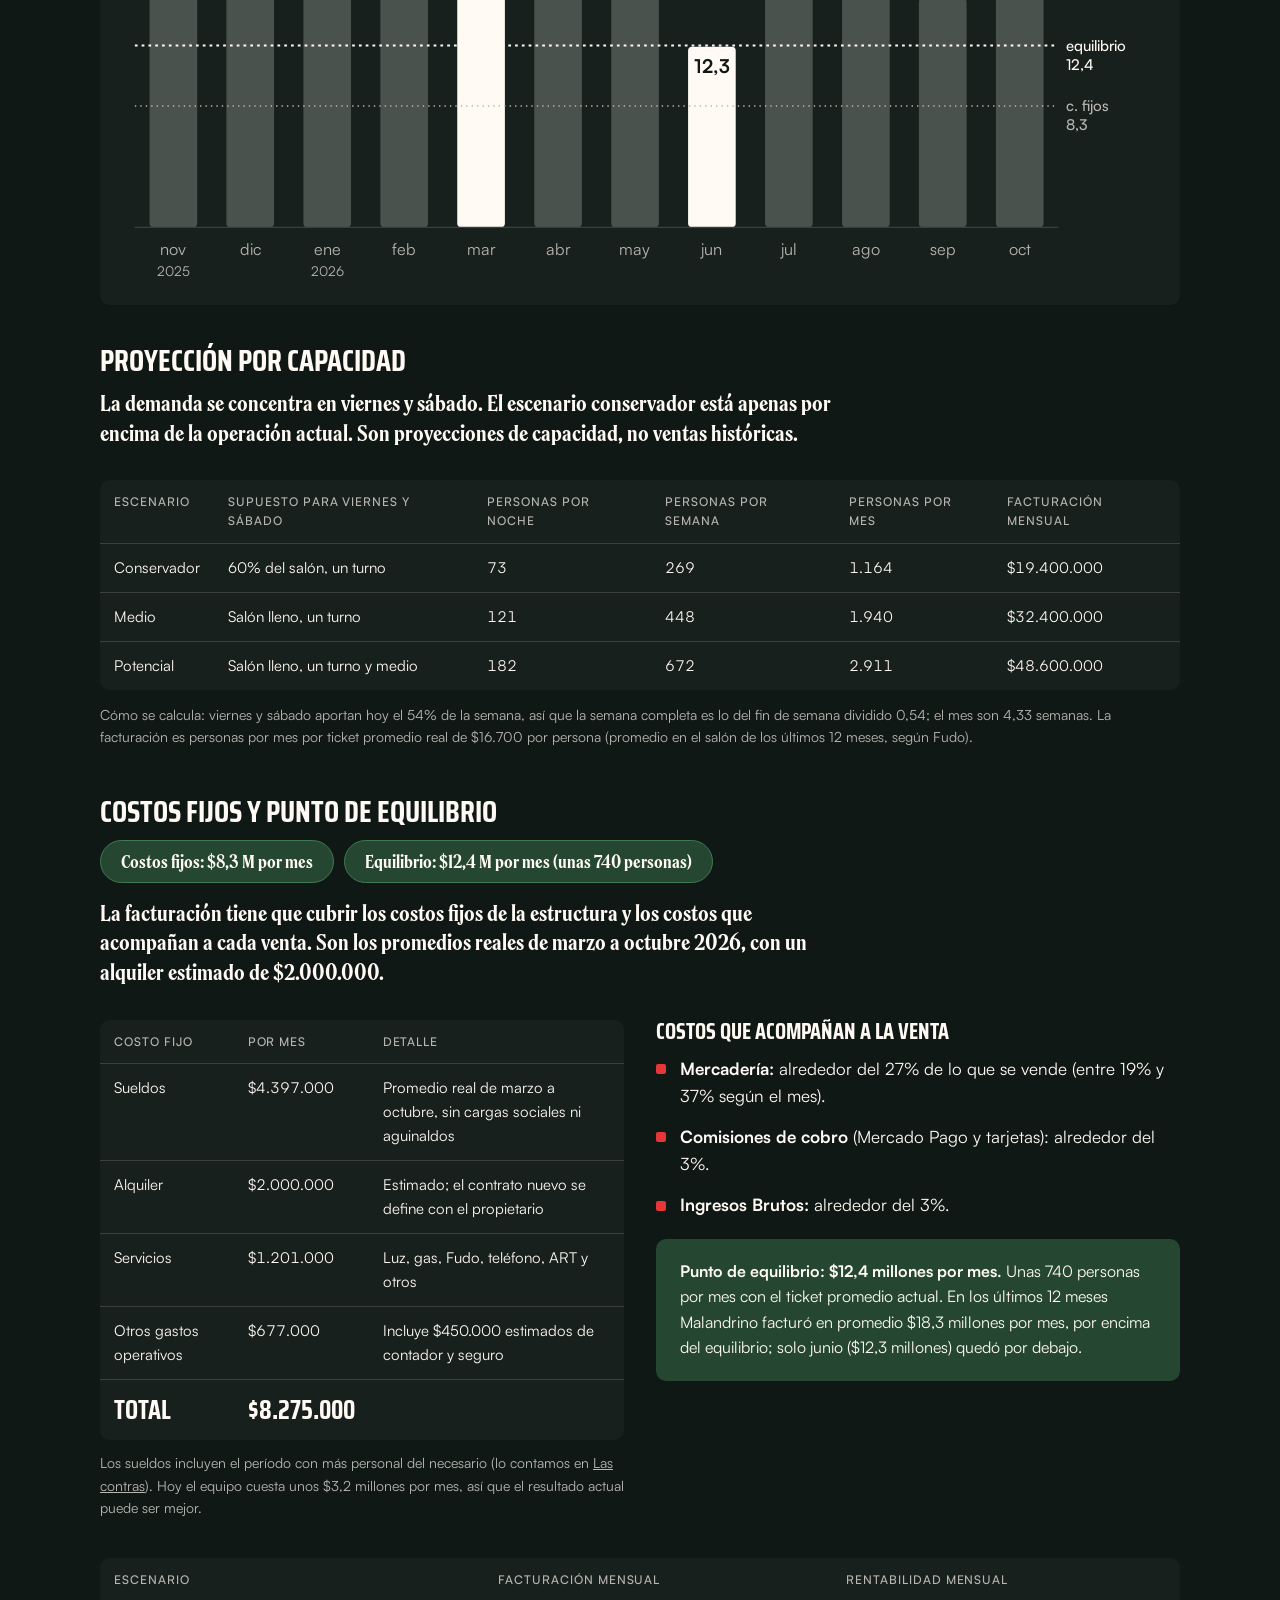
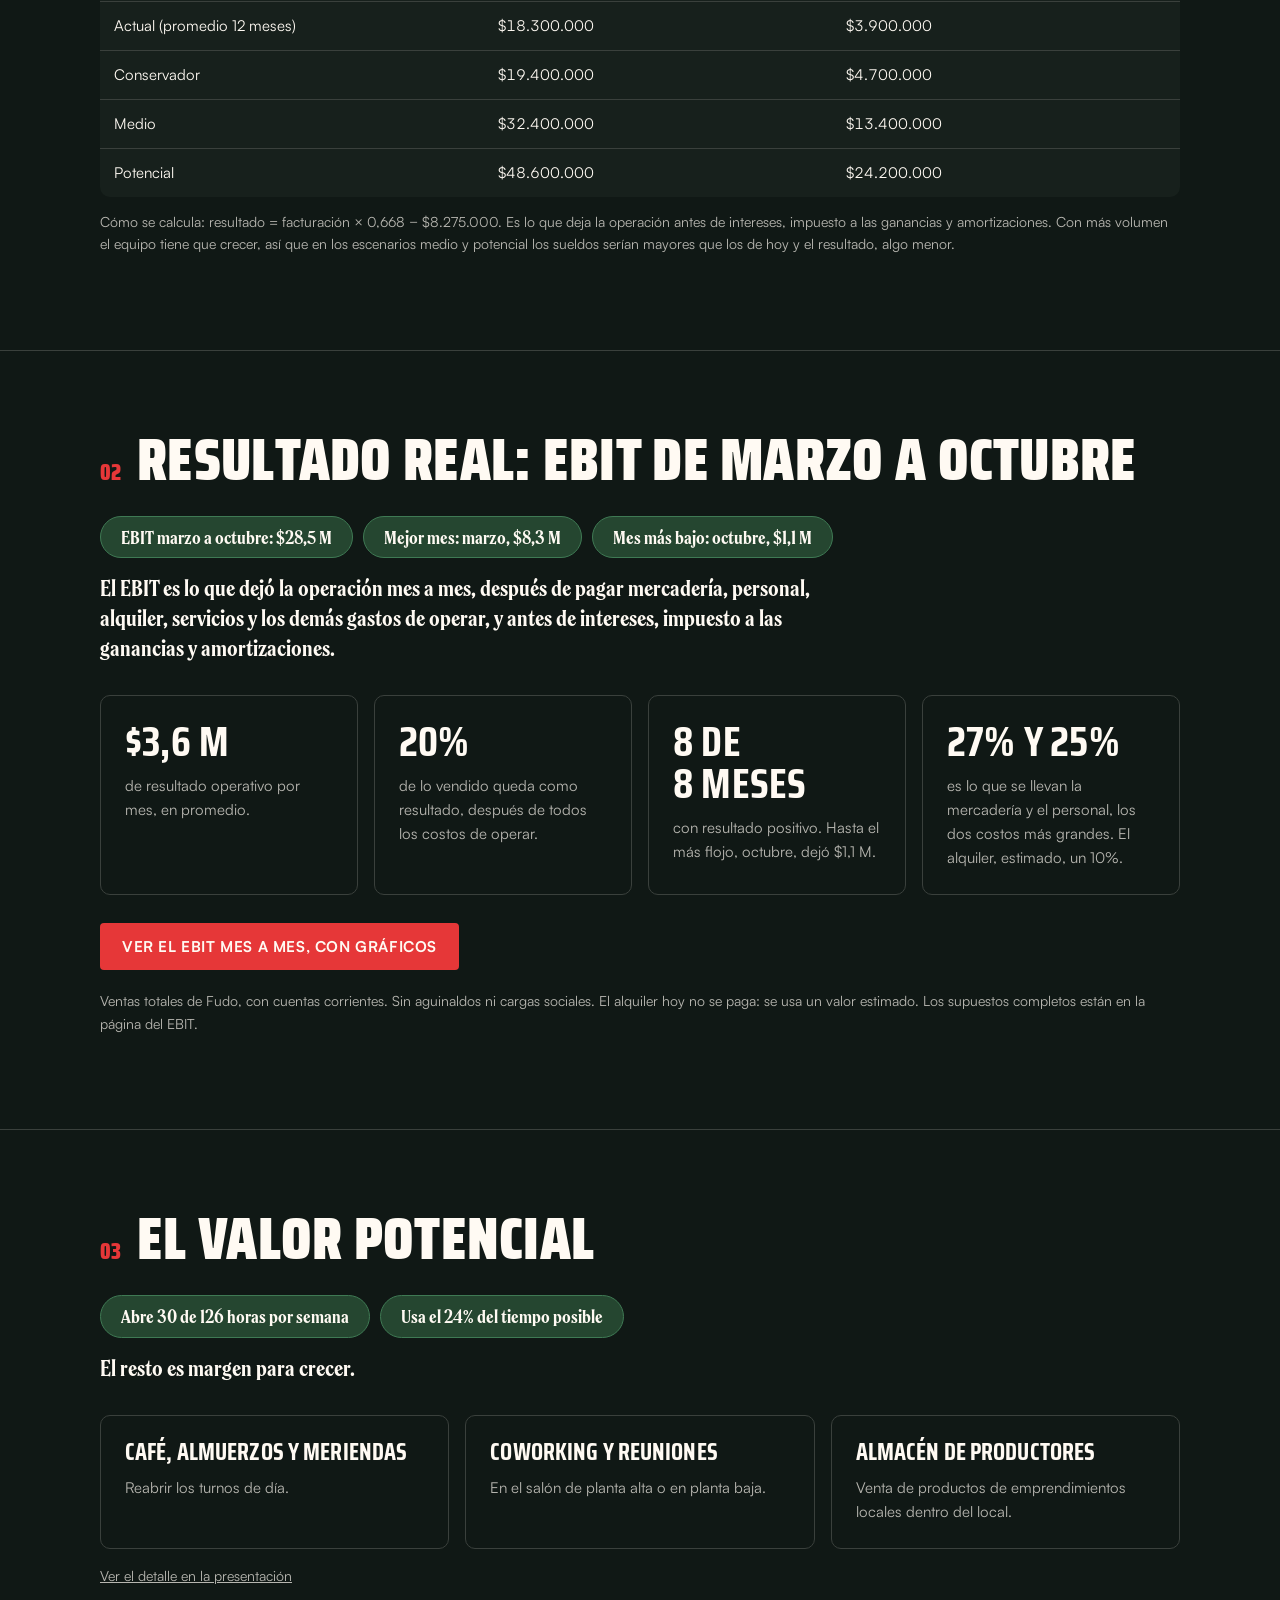
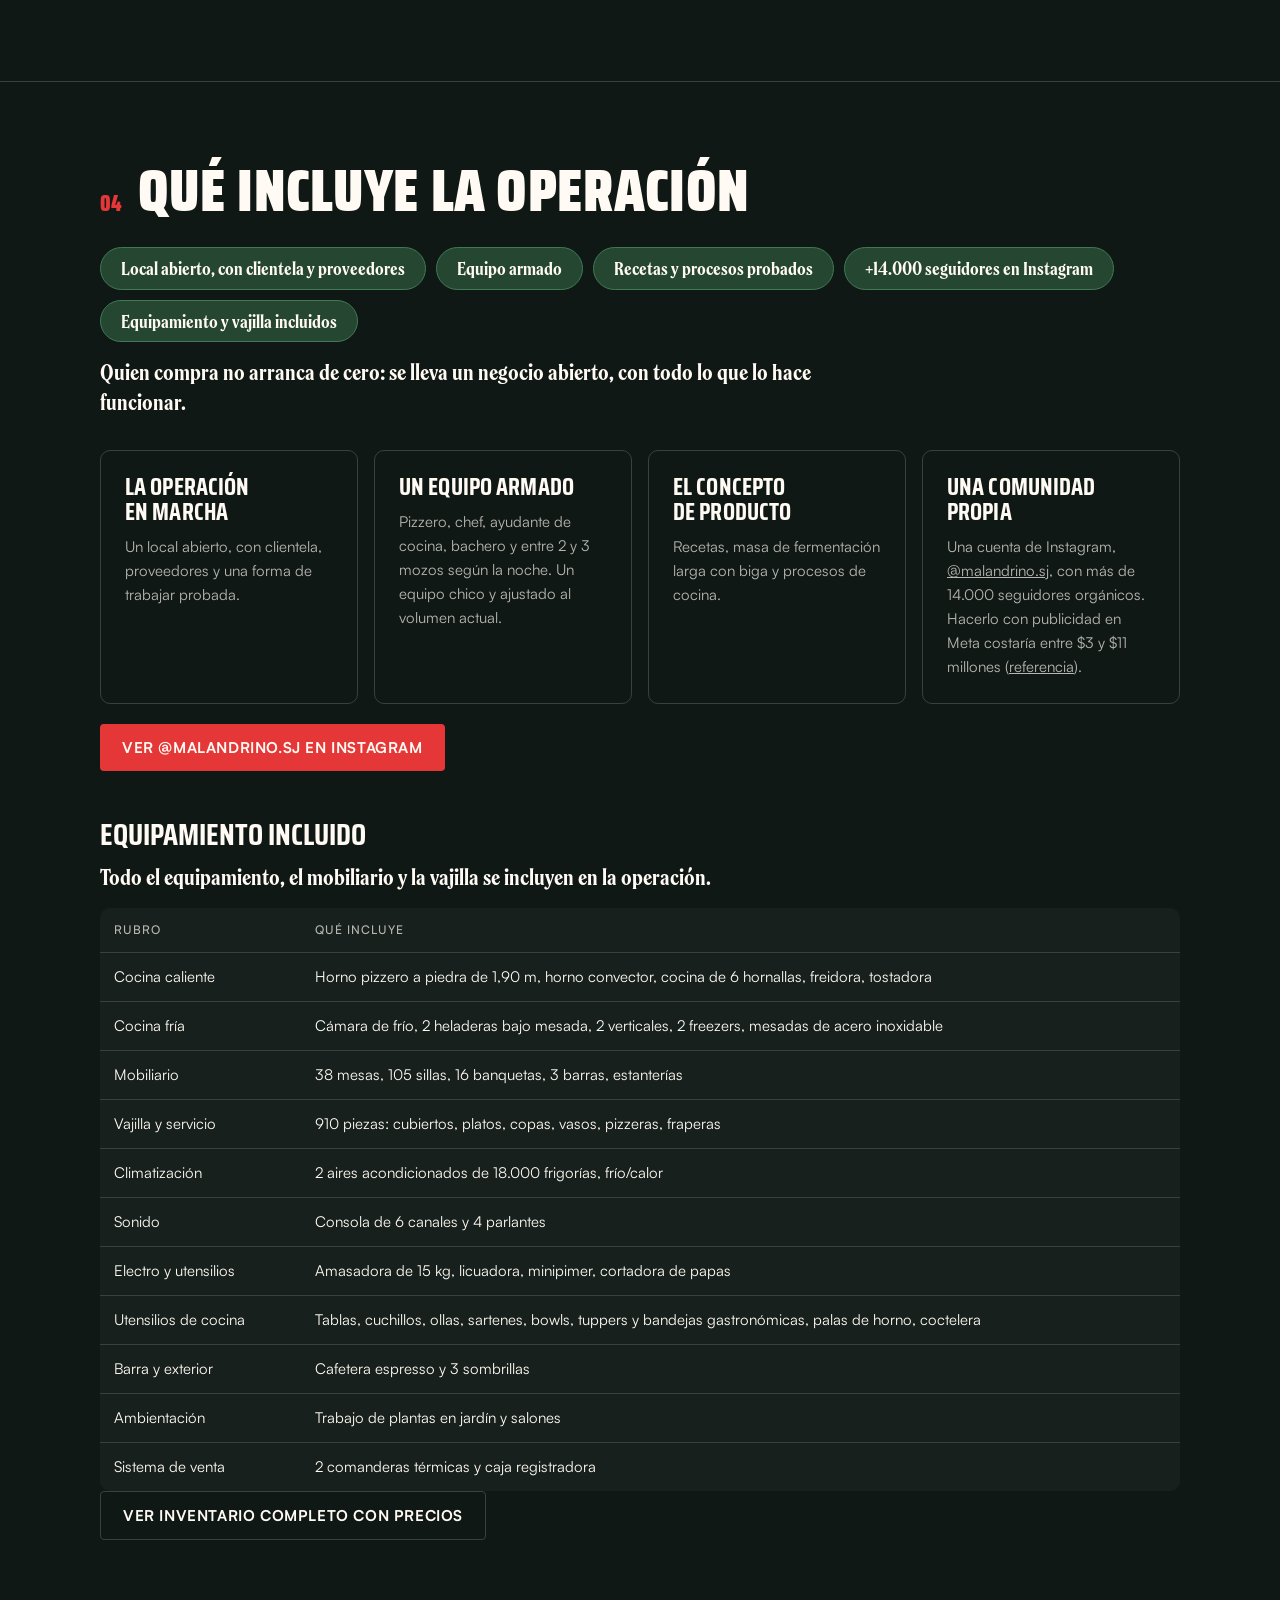
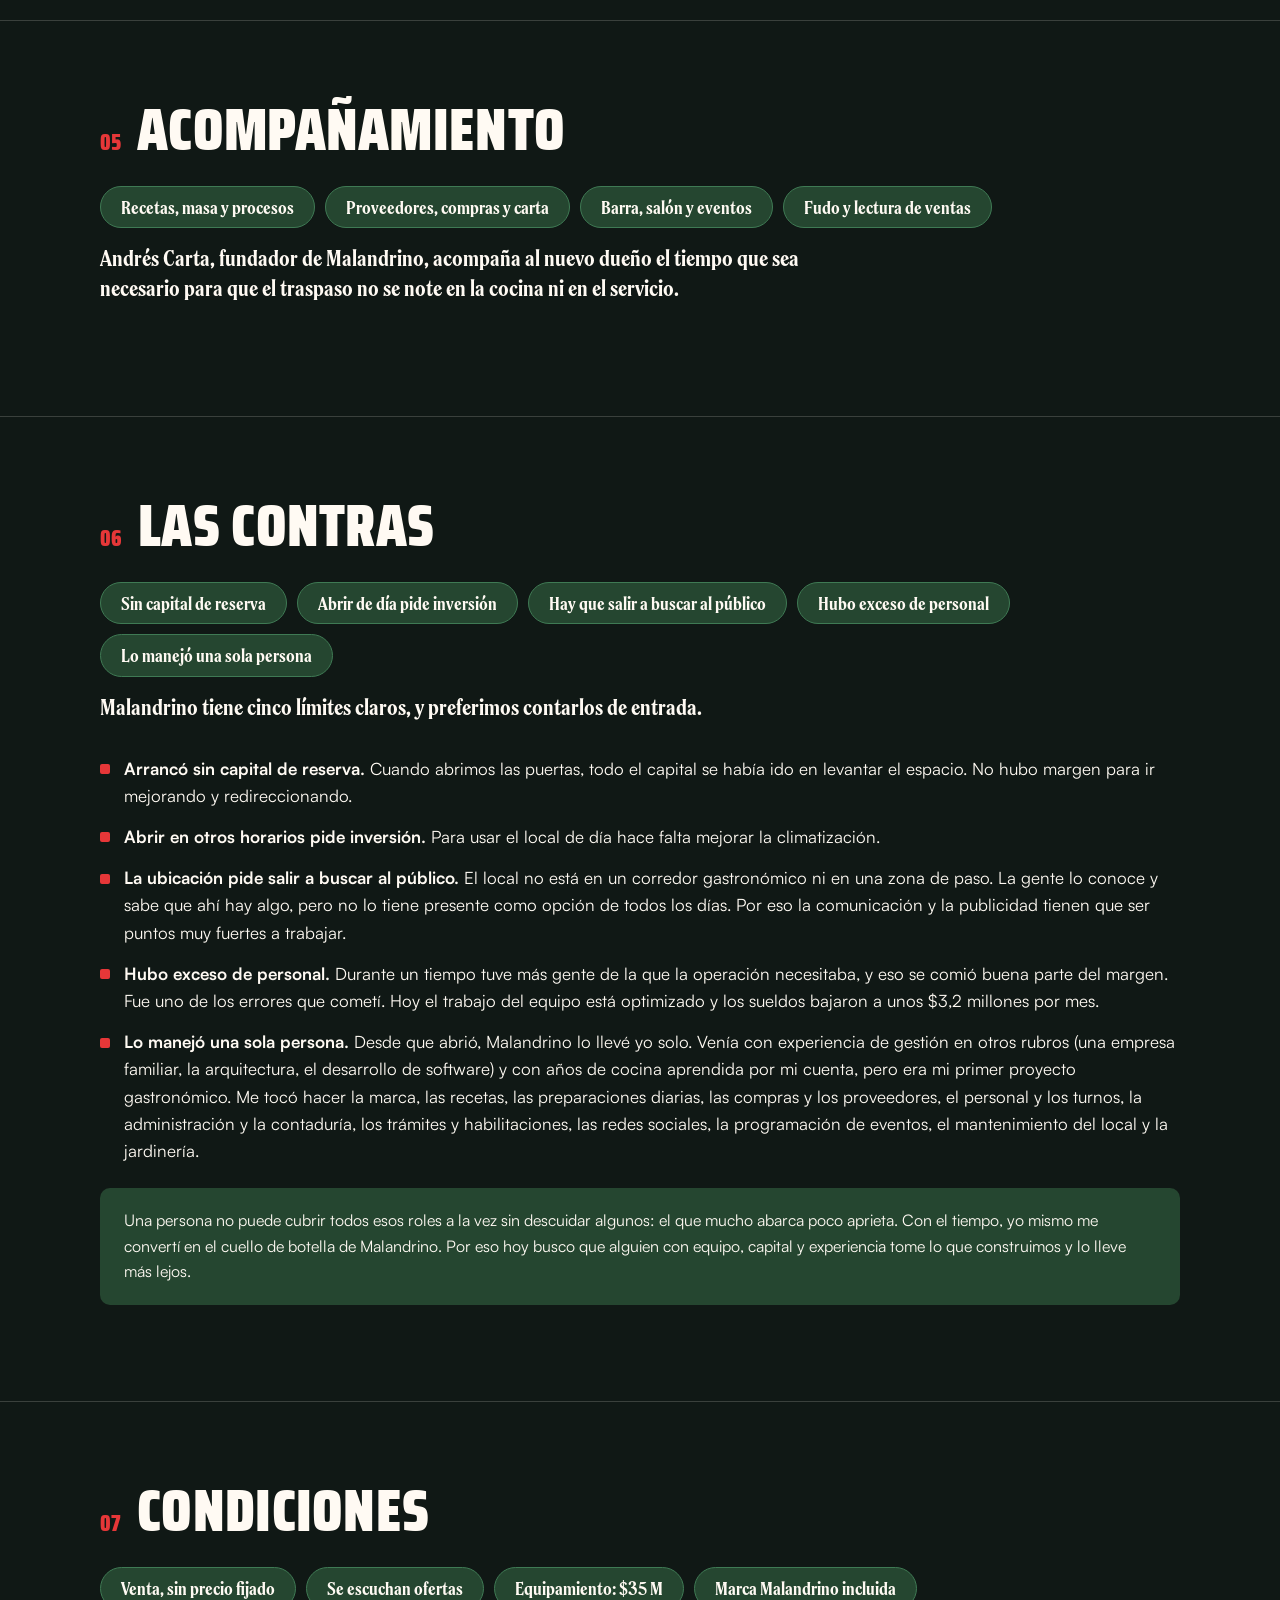
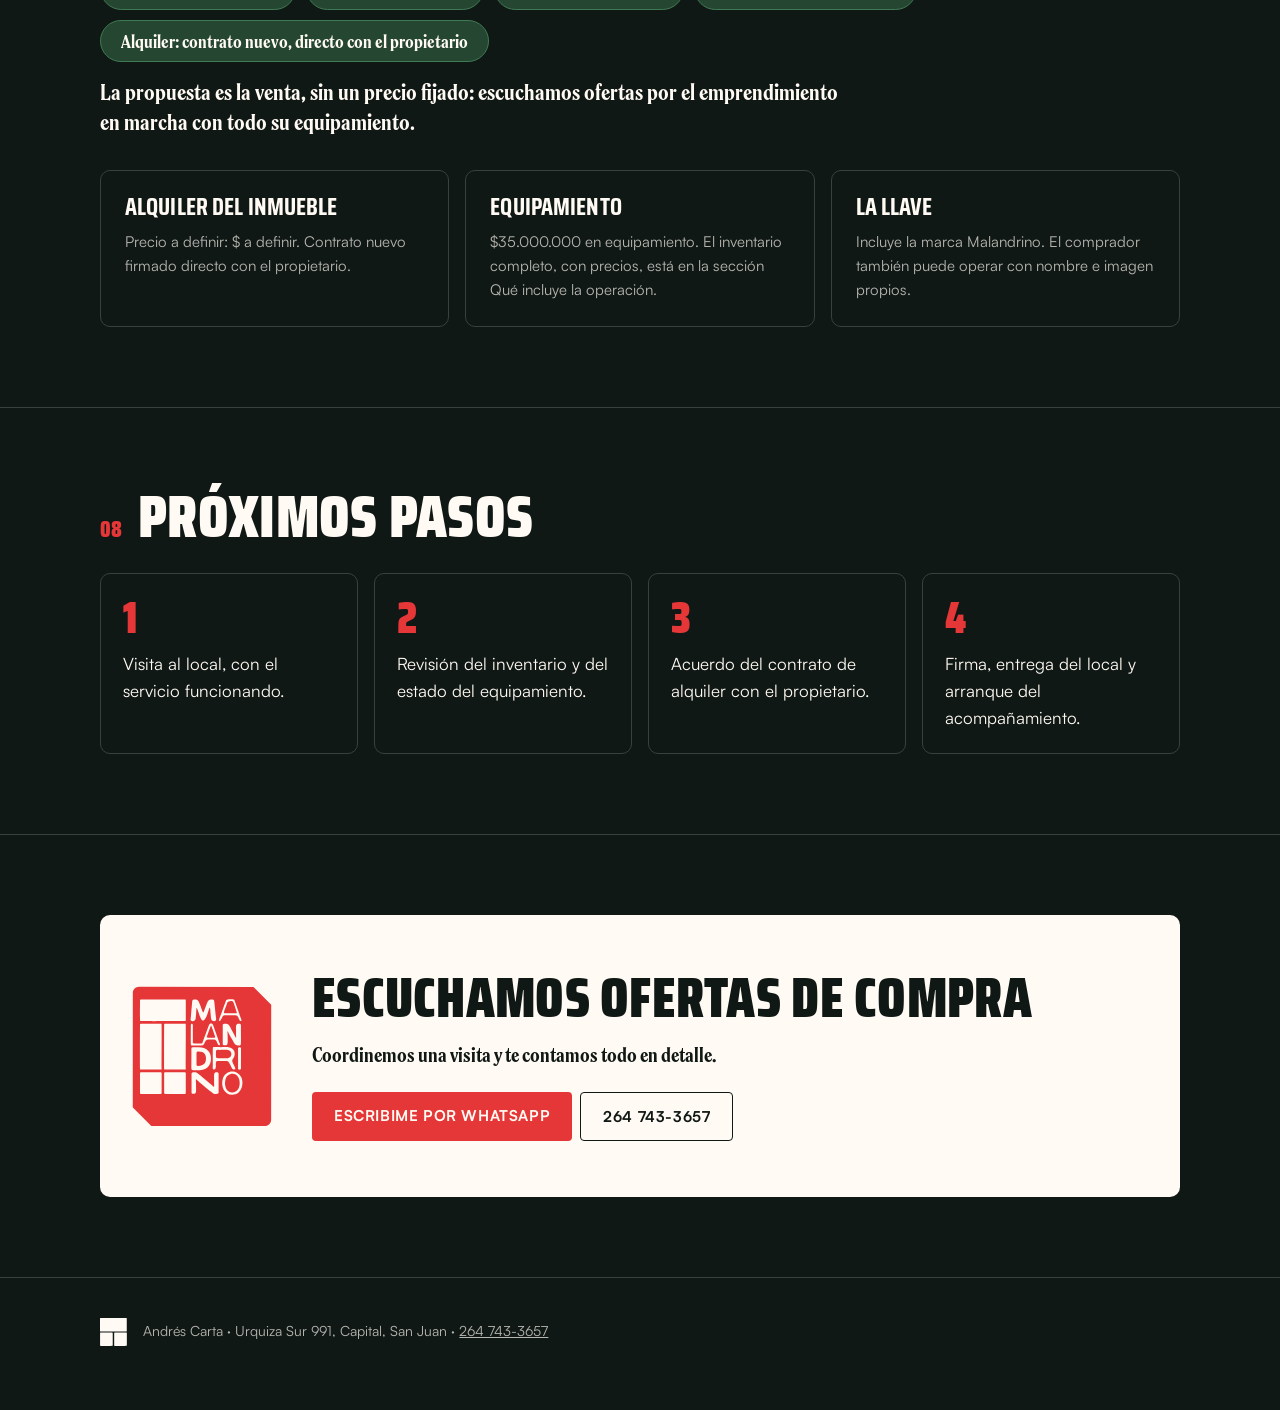
==== commit cbf56725: "Números: EBIT con tarjetas de resumen en lugar de la tabla de escenarios Co-Authored-By: Claude Sonn" ====
--- a/datos.01/index.html
+++ b/datos.01/index.html
@@ -118,20 +118,16 @@
 <section class="block" id="ebit">
   <div class="wrap">
     <div class="sec-head"><span class="num">02</span><h2>Resultado real: EBIT de marzo a octubre</h2></div>
-    <ul class="pills sec"><li>EBIT marzo a octubre: $28,5 M</li><li>Margen: 20,5% de las ventas</li><li>Mejor mes: marzo, $8,3 M</li><li>Mes más bajo: octubre, $1,1 M</li></ul>
+    <ul class="pills sec"><li>EBIT marzo a octubre: $28,5 M</li><li>Mejor mes: marzo, $8,3 M</li><li>Mes más bajo: octubre, $1,1 M</li></ul>
     <p class="intro">El EBIT es lo que dejó la operación mes a mes, después de pagar mercadería, personal, alquiler, servicios y los demás gastos de operar, y antes de intereses, impuesto a las ganancias y amortizaciones.</p>
-    <div class="actions" style="margin:0 0 32px"><a class="btn" href="/ebit">Ver el EBIT mes a mes, con gráficos</a></div>
-    <p class="tbl-title" style="margin-top:32px">Según el criterio que se use</p>
-    <div class="scroll">
-      <table>
-        <tr><th>Escenario</th><th>Ventas</th><th>EBIT</th><th>Margen</th></tr>
-        <tr><td>Actual: ventas con cuentas corrientes</td><td class="n">$139,1 M</td><td class="n">$28,5 M</td><td class="n">20,5%</td></tr>
-        <tr><td>Actual, sumando compras pagadas en efectivo</td><td class="n">$139,1 M</td><td class="n">$22,8 M</td><td class="n">16,4%</td></tr>
-        <tr><td>Sin cuentas corrientes (personal neto de lo consumido)</td><td class="n">$132,0 M</td><td class="n">$25,4 M</td><td class="n">19,2%</td></tr>
-        <tr><td>Sin cuentas corrientes y con compras en efectivo</td><td class="n">$132,0 M</td><td class="n">$19,7 M</td><td class="n">14,9%</td></tr>
-      </table>
-    </div>
-    <p class="muted small" style="margin-top:16px">Ventas totales de Fudo, con cuentas corrientes salvo en los escenarios que dicen lo contrario; compras en efectivo solo en los escenarios que las suman. Sin aguinaldos ni cargas sociales. El alquiler hoy no se paga: se usa un valor estimado. Los supuestos completos están en la página del EBIT.</p>
+    <div class="cards nums">
+      <div class="card"><h3>$3,6 M</h3><p>de resultado operativo por mes, en promedio.</p></div>
+      <div class="card"><h3>20%</h3><p>de lo vendido queda como resultado, después de todos los costos de operar.</p></div>
+      <div class="card"><h3>8 de 8 meses</h3><p>con resultado positivo. Hasta el más flojo, octubre, dejó $1,1 M.</p></div>
+      <div class="card"><h3>27% y 25%</h3><p>es lo que se llevan la mercadería y el personal, los dos costos más grandes. El alquiler, estimado, un 10%.</p></div>
+    </div>
+    <div class="actions" style="margin:28px 0 0"><a class="btn" href="/ebit">Ver el EBIT mes a mes, con gráficos</a></div>
+    <p class="muted small" style="margin-top:20px">Ventas totales de Fudo, con cuentas corrientes. Sin aguinaldos ni cargas sociales. El alquiler hoy no se paga: se usa un valor estimado. Los supuestos completos están en la página del EBIT.</p>
   </div>
 </section>
 
--- a/estilo.css
+++ b/estilo.css
@@ -249,3 +249,4 @@
   .pills li.hl{background:var(--rojo);border-color:var(--rojo);color:var(--crema);font-weight:700}
   tr.main td{border-bottom:0;padding-bottom:2px}
   tr.det td{padding-top:0;font-size:14px;color:var(--texto-suave)}
+  .cards.nums .card h3{font-size:clamp(32px,3.4vw,42px);line-height:1;margin-bottom:12px}
